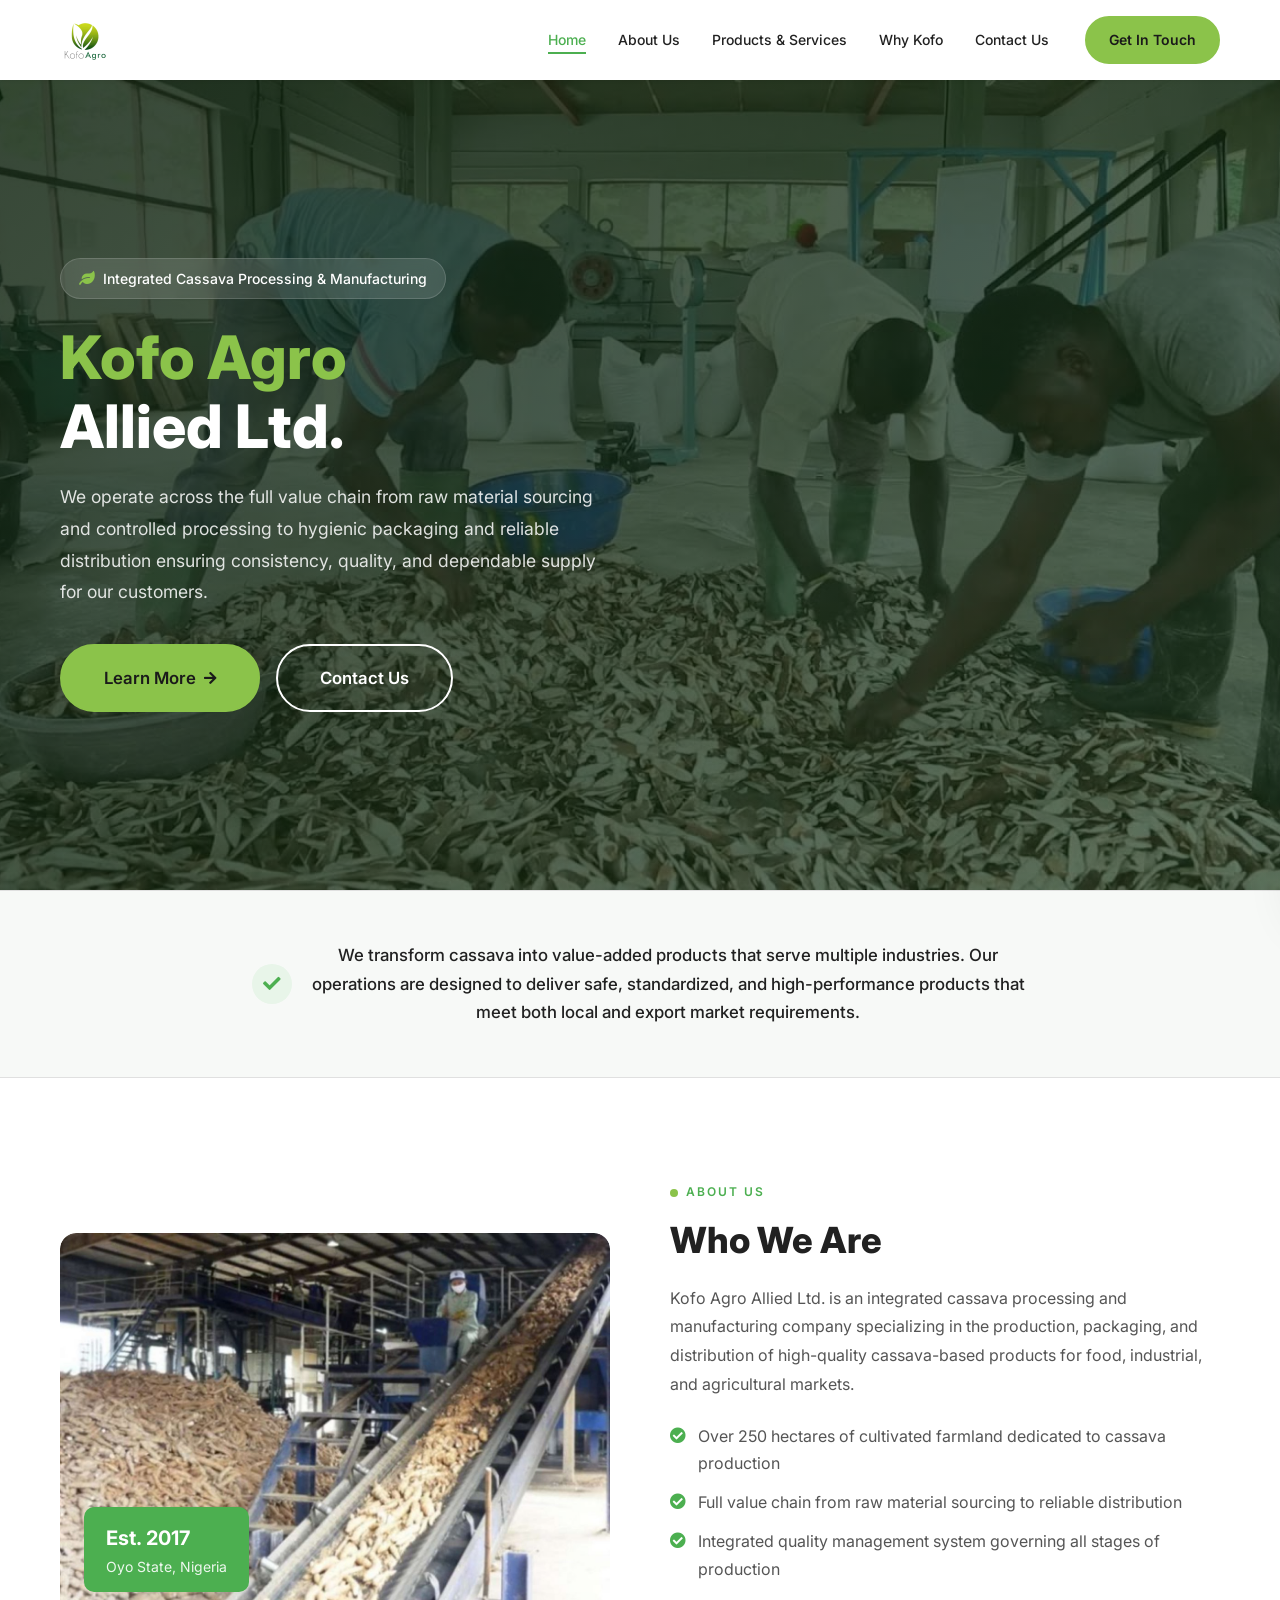
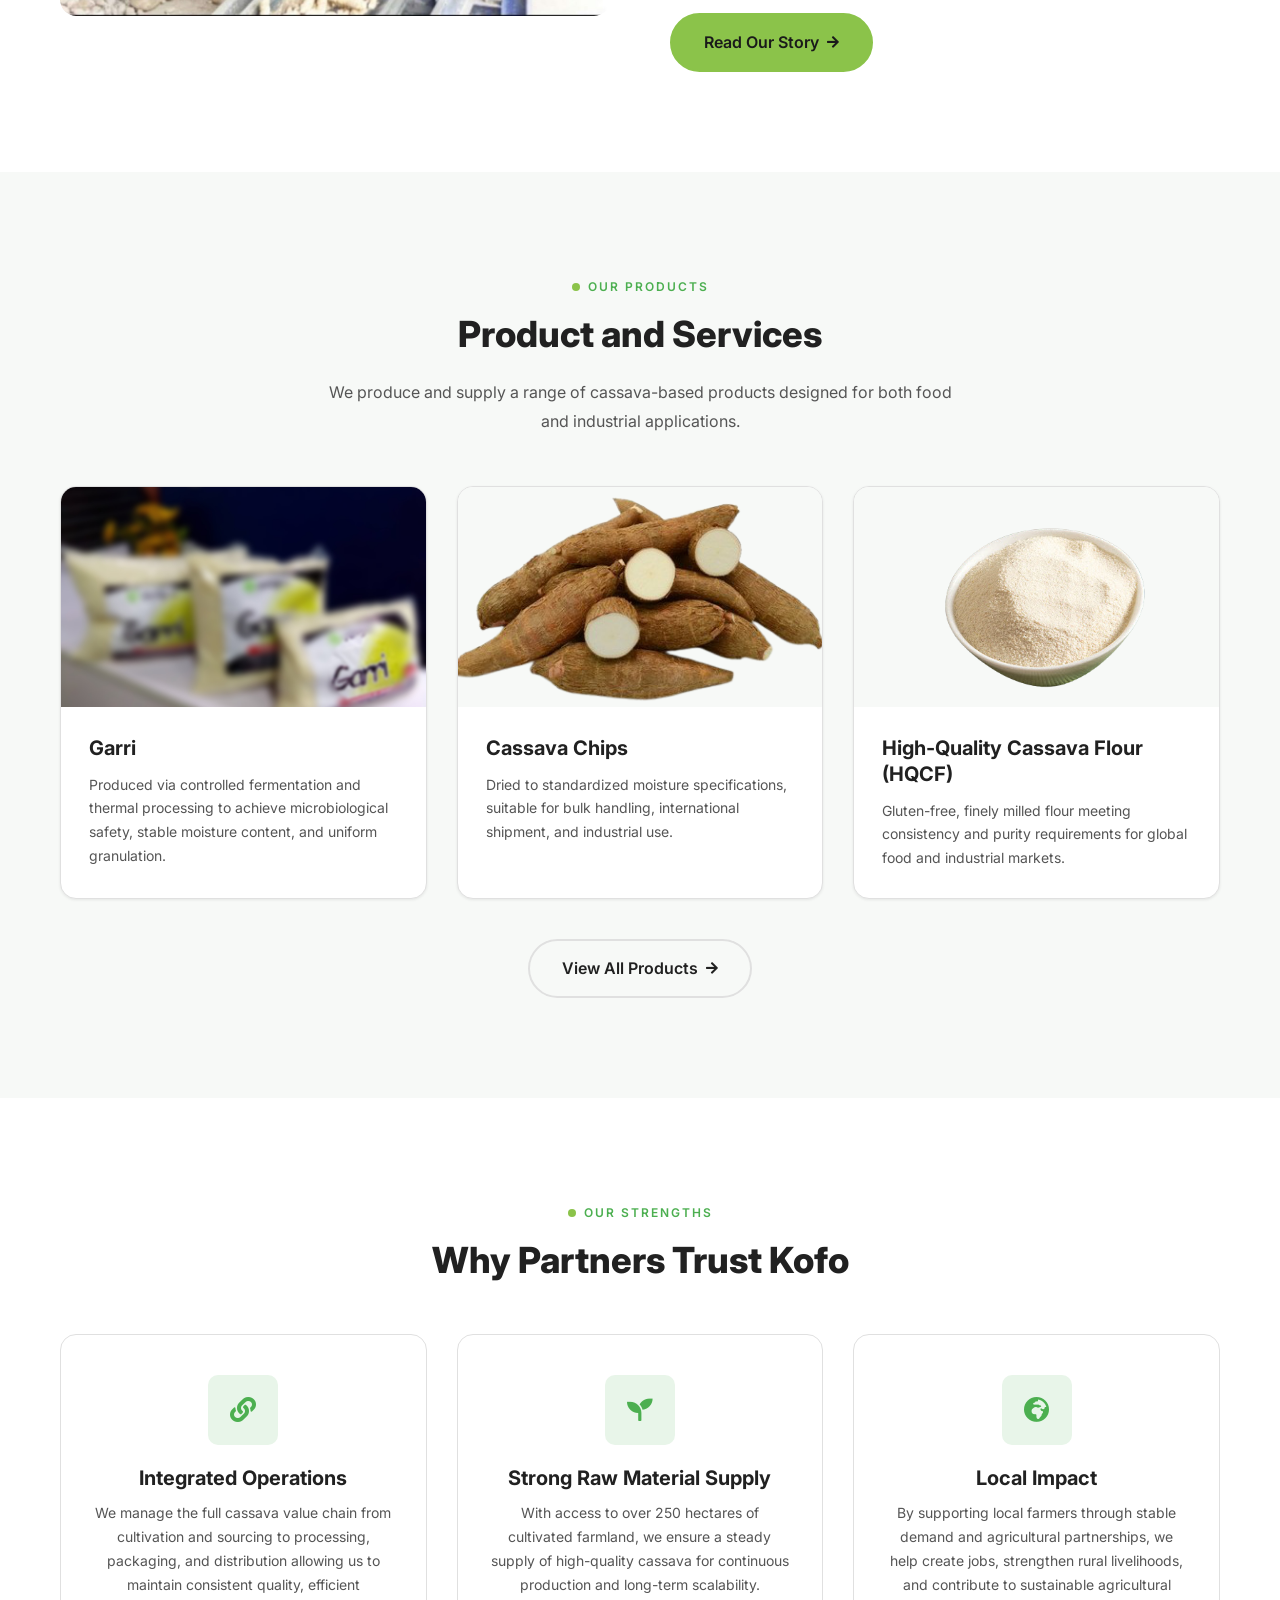
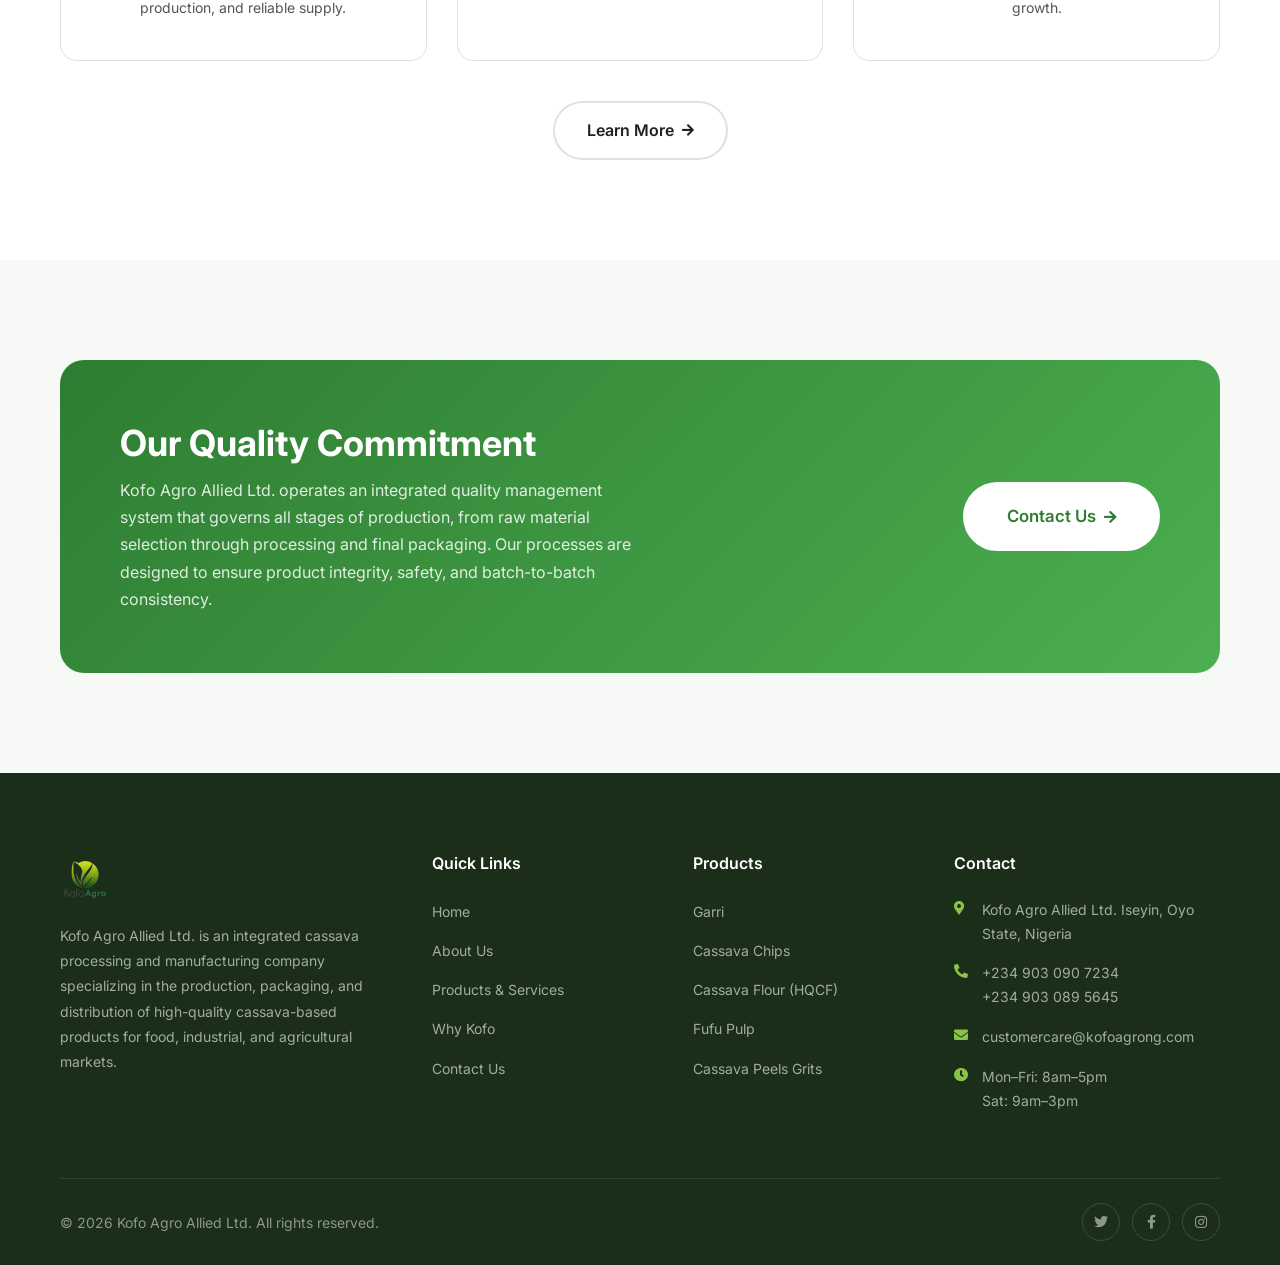
==== index.html @ fe528920 "feat: initialize project structure with core pages, assets, SASS modules, and third-party vendors" ====
<!DOCTYPE html>
<html lang="en">
  <head>
    <meta charset="UTF-8" />
    <meta http-equiv="X-UA-Compatible" content="IE=edge" />
    <meta name="viewport" content="width=device-width, initial-scale=1.0" />
    <title>Kofo Agro Allied Ltd. — Integrated Cassava Processing & Manufacturing</title>
    <meta name="description" content="Kofo Agro Allied Ltd. is an integrated cassava processing and manufacturing company specializing in the production, packaging, and distribution of high-quality cassava-based products." />

    <!-- Favicon -->
    <link rel="apple-touch-icon" sizes="180x180" href="assets/images/favicons/apple-touch-icon.png" />
    <link rel="icon" type="image/png" sizes="32x32" href="assets/images/logo.png" />
    <link rel="icon" type="image/png" sizes="16x16" href="assets/images/logo.png" />
    <link rel="manifest" href="assets/images/favicons/site.webmanifest" />

    <!-- Fonts -->
    <link rel="preconnect" href="https://fonts.googleapis.com" />
    <link rel="preconnect" href="https://fonts.gstatic.com" crossorigin />
    <link href="https://fonts.googleapis.com/css2?family=Inter:wght@300;400;500;600;700;800&display=swap" rel="stylesheet" />

    <!-- Vendor CSS -->
    <link rel="stylesheet" href="assets/vendors/fontawesome/css/all.min.css" />

    <!-- Main CSS -->
    <link rel="stylesheet" href="assets/css/main.css" />
  </head>
  <body>

    <!-- ======= HEADER ======= -->
    <header class="site-header" id="site-header">
      <div class="container">
        <div class="header-inner">
          <a href="index.html" class="header-logo" aria-label="Kofo Agro Home">
            <img src="assets/images/logo.png" alt="Kofo Agro Allied Ltd." />
          </a>
          <nav class="header-nav">
            <ul class="header-nav__list">
              <li><a href="index.html" class="header-nav__link active">Home</a></li>
              <li><a href="about.html" class="header-nav__link">About Us</a></li>
              <li><a href="products.html" class="header-nav__link">Products &amp; Services</a></li>
              <li><a href="why-kofo.html" class="header-nav__link">Why Kofo</a></li>
              <li><a href="contact.html" class="header-nav__link">Contact Us</a></li>
            </ul>
            <a href="contact.html" class="btn btn--primary btn--sm">Get In Touch</a>
          </nav>
          <button class="mobile-toggle" id="mobile-toggle" aria-label="Open Menu">
            <span></span>
            <span></span>
            <span></span>
          </button>
        </div>
      </div>
    </header>

    <!-- Mobile Nav Overlay -->
    <div class="mobile-nav-overlay" id="mobile-nav-overlay"></div>

    <!-- Mobile Navigation -->
    <div class="mobile-nav" id="mobile-nav">
      <button class="mobile-nav__close" id="mobile-nav-close" aria-label="Close Menu">
        <i class="fas fa-times"></i>
      </button>
      <div class="mobile-nav__logo">
        <img src="assets/images/logo.png" alt="Kofo Agro" />
      </div>
      <ul class="mobile-nav__list">
        <li><a href="index.html" class="active">Home</a></li>
        <li><a href="about.html">About Us</a></li>
        <li><a href="products.html">Products &amp; Services</a></li>
        <li><a href="why-kofo.html">Why Kofo</a></li>
        <li><a href="contact.html">Contact Us</a></li>
      </ul>
      <div class="mobile-nav__contact">
        <p><i class="fas fa-phone-alt"></i> <a href="tel:+2349030907234">+234 903 090 7234</a></p>
        <p><i class="fas fa-envelope"></i> <a href="mailto:customercare@kofoagrong.com">customercare@kofoagrong.com</a></p>
      </div>
    </div>

    <!-- ======= HERO ======= -->
    <section class="hero" id="hero">
      <div class="hero__bg">
        <img src="assets/images/backgrounds/cassava.jpg" alt="Cassava field" />
      </div>
      <div class="hero__overlay"></div>
      <div class="container">
        <div class="hero__content fade-up">
          <div class="hero__label">
            <i class="fas fa-leaf"></i>
            Integrated Cassava Processing &amp; Manufacturing
          </div>
          <h1 class="hero__title">
            <span>Kofo Agro</span><br />Allied Ltd.
          </h1>
          <p class="hero__desc">
            We operate across the full value chain from raw material sourcing and controlled processing to hygienic packaging and reliable distribution ensuring consistency, quality, and dependable supply for our customers.
          </p>
          <div class="hero__buttons">
            <a href="about.html" class="btn btn--primary btn--lg">Learn More <i class="fas fa-arrow-right"></i></a>
            <a href="contact.html" class="btn btn--outline btn--lg">Contact Us</a>
          </div>
        </div>
      </div>
    </section>

    <!-- ======= TRUST BANNER ======= -->
    <section class="trust-banner">
      <div class="container">
        <div class="trust-banner__inner fade-up">
          <div class="trust-banner__icon"><i class="fas fa-check"></i></div>
          <p class="trust-banner__text">
            We transform cassava into value-added products that serve multiple industries. Our operations are designed to deliver safe, standardized, and high-performance products that meet both local and export market requirements.
          </p>
        </div>
      </div>
    </section>

    <!-- ======= ABOUT SECTION ======= -->
    <section class="section" id="about">
      <div class="container">
        <div class="about-grid">
          <div class="about-image fade-up">
            <img src="assets/images/resources/cassava-processing.jpg" alt="Kofo Agro cassava processing facility" />
            <div class="about-image__badge">
              Est. 2017
              <span>Oyo State, Nigeria</span>
            </div>
          </div>
          <div class="about-text fade-up">
            <div class="section-label">About Us</div>
            <h2 class="section-title">Who We Are</h2>
            <p class="section-desc">
              Kofo Agro Allied Ltd. is an integrated cassava processing and manufacturing company specializing in the production, packaging, and distribution of high-quality cassava-based products for food, industrial, and agricultural markets.
            </p>
            <ul class="about-list">
              <li>
                <i class="fas fa-check-circle"></i>
                Over 250 hectares of cultivated farmland dedicated to cassava production
              </li>
              <li>
                <i class="fas fa-check-circle"></i>
                Full value chain from raw material sourcing to reliable distribution
              </li>
              <li>
                <i class="fas fa-check-circle"></i>
                Integrated quality management system governing all stages of production
              </li>
            </ul>
            <a href="about.html" class="btn btn--primary">Read Our Story <i class="fas fa-arrow-right"></i></a>
          </div>
        </div>
      </div>
    </section>

    <!-- ======= PRODUCTS PREVIEW ======= -->
    <section class="section section--alt" id="products">
      <div class="container">
        <div class="text-center fade-up" style="margin-bottom: 50px;">
          <div class="section-label" style="justify-content: center;">Our Products</div>
          <h2 class="section-title">Product and Services</h2>
          <p class="section-desc mx-auto">
            We produce and supply a range of cassava-based products designed for both food and industrial applications.
          </p>
        </div>
        <div class="products-grid stagger">
          <div class="product-card">
            <div class="product-card__image">
              <img src="assets/images/resources/garrii.jpg" alt="Garri product" />
            </div>
            <div class="product-card__body">
              <h3 class="product-card__title">Garri</h3>
              <p class="product-card__desc">Produced via controlled fermentation and thermal processing to achieve microbiological safety, stable moisture content, and uniform granulation.</p>
            </div>
          </div>
          <div class="product-card">
            <div class="product-card__image">
              <img src="assets/images/resources/cassavaa.png" alt="Cassava Chips" />
            </div>
            <div class="product-card__body">
              <h3 class="product-card__title">Cassava Chips</h3>
              <p class="product-card__desc">Dried to standardized moisture specifications, suitable for bulk handling, international shipment, and industrial use.</p>
            </div>
          </div>
          <div class="product-card">
            <div class="product-card__image">
              <img src="assets/images/resources/flour.png" alt="High-Quality Cassava Flour" />
            </div>
            <div class="product-card__body">
              <h3 class="product-card__title">High-Quality Cassava Flour (HQCF)</h3>
              <p class="product-card__desc">Gluten-free, finely milled flour meeting consistency and purity requirements for global food and industrial markets.</p>
            </div>
          </div>
        </div>
        <div class="text-center" style="margin-top: 40px;">
          <a href="products.html" class="btn btn--outline-dark">View All Products <i class="fas fa-arrow-right"></i></a>
        </div>
      </div>
    </section>

    <!-- ======= WHY KOFO PREVIEW ======= -->
    <section class="section" id="why-kofo">
      <div class="container">
        <div class="text-center fade-up" style="margin-bottom: 50px;">
          <div class="section-label" style="justify-content: center;">Our Strengths</div>
          <h2 class="section-title">Why Partners Trust Kofo</h2>
        </div>
        <div class="values-grid stagger">
          <div class="value-card">
            <div class="value-card__icon"><i class="fas fa-link"></i></div>
            <h3 class="value-card__title">Integrated Operations</h3>
            <p class="value-card__desc">We manage the full cassava value chain from cultivation and sourcing to processing, packaging, and distribution allowing us to maintain consistent quality, efficient production, and reliable supply.</p>
          </div>
          <div class="value-card">
            <div class="value-card__icon"><i class="fas fa-seedling"></i></div>
            <h3 class="value-card__title">Strong Raw Material Supply</h3>
            <p class="value-card__desc">With access to over 250 hectares of cultivated farmland, we ensure a steady supply of high-quality cassava for continuous production and long-term scalability.</p>
          </div>
          <div class="value-card">
            <div class="value-card__icon"><i class="fas fa-globe-africa"></i></div>
            <h3 class="value-card__title">Local Impact</h3>
            <p class="value-card__desc">By supporting local farmers through stable demand and agricultural partnerships, we help create jobs, strengthen rural livelihoods, and contribute to sustainable agricultural growth.</p>
          </div>
        </div>
        <div class="text-center" style="margin-top: 40px;">
          <a href="why-kofo.html" class="btn btn--outline-dark">Learn More <i class="fas fa-arrow-right"></i></a>
        </div>
      </div>
    </section>

    <!-- ======= CTA BANNER ======= -->
    <section class="section section--alt">
      <div class="container">
        <div class="cta-banner fade-up">
          <div class="cta-banner__text">
            <h3>Our Quality Commitment</h3>
            <p>Kofo Agro Allied Ltd. operates an integrated quality management system that governs all stages of production, from raw material selection through processing and final packaging. Our processes are designed to ensure product integrity, safety, and batch-to-batch consistency.</p>
          </div>
          <a href="contact.html" class="btn btn--white btn--lg">Contact Us <i class="fas fa-arrow-right"></i></a>
        </div>
      </div>
    </section>

    <!-- ======= FOOTER ======= -->
    <footer class="site-footer">
      <div class="container">
        <div class="footer-grid">
          <!-- About Column -->
          <div class="footer-about">
            <a href="index.html" class="footer-about__logo">
              <img src="assets/images/logo.png" alt="Kofo Agro" />
            </a>
            <p>
              Kofo Agro Allied Ltd. is an integrated cassava processing and manufacturing company specializing in the production, packaging, and distribution of high-quality cassava-based products for food, industrial, and agricultural markets.
            </p>
          </div>

          <!-- Quick Links -->
          <div>
            <h4 class="footer-widget__title">Quick Links</h4>
            <ul class="footer-links">
              <li><a href="index.html">Home</a></li>
              <li><a href="about.html">About Us</a></li>
              <li><a href="products.html">Products &amp; Services</a></li>
              <li><a href="why-kofo.html">Why Kofo</a></li>
              <li><a href="contact.html">Contact Us</a></li>
            </ul>
          </div>

          <!-- Products -->
          <div>
            <h4 class="footer-widget__title">Products</h4>
            <ul class="footer-links">
              <li><a href="products.html">Garri</a></li>
              <li><a href="products.html">Cassava Chips</a></li>
              <li><a href="products.html">Cassava Flour (HQCF)</a></li>
              <li><a href="products.html">Fufu Pulp</a></li>
              <li><a href="products.html">Cassava Peels Grits</a></li>
            </ul>
          </div>

          <!-- Contact -->
          <div>
            <h4 class="footer-widget__title">Contact</h4>
            <ul class="footer-contact">
              <li>
                <i class="fas fa-map-marker-alt"></i>
                <span>Kofo Agro Allied Ltd. Iseyin, Oyo State, Nigeria</span>
              </li>
              <li>
                <i class="fas fa-phone-alt"></i>
                <span><a href="tel:+2349030907234">+234 903 090 7234</a><br /><a href="tel:+2349030895645">+234 903 089 5645</a></span>
              </li>
              <li>
                <i class="fas fa-envelope"></i>
                <a href="mailto:customercare@kofoagrong.com">customercare@kofoagrong.com</a>
              </li>
              <li>
                <i class="fas fa-clock"></i>
                <span>Mon–Fri: 8am–5pm<br />Sat: 9am–3pm</span>
              </li>
            </ul>
          </div>
        </div>

        <!-- Footer Bottom -->
        <div class="footer-bottom">
          <p>&copy; <span id="footer-year"></span> Kofo Agro Allied Ltd. All rights reserved.</p>
          <div class="footer-social">
            <a href="#" aria-label="Twitter"><i class="fab fa-twitter"></i></a>
            <a href="#" aria-label="Facebook"><i class="fab fa-facebook-f"></i></a>
            <a href="#" aria-label="Instagram"><i class="fab fa-instagram"></i></a>
          </div>
        </div>
      </div>
    </footer>

    <!-- Scroll to Top -->
    <button class="scroll-top" id="scroll-top" aria-label="Scroll to top">
      <i class="fas fa-angle-up"></i>
    </button>

    <!-- ======= JS ======= -->
    <script>
      // Dynamic Year
      document.getElementById('footer-year').textContent = new Date().getFullYear();

      // Header scroll effect
      const header = document.getElementById('site-header');
      window.addEventListener('scroll', () => {
        header.classList.toggle('scrolled', window.scrollY > 50);
      });

      // Mobile nav
      const mobileToggle = document.getElementById('mobile-toggle');
      const mobileNav = document.getElementById('mobile-nav');
      const mobileOverlay = document.getElementById('mobile-nav-overlay');
      const mobileClose = document.getElementById('mobile-nav-close');

      function openMobileNav() {
        mobileNav.classList.add('active');
        mobileOverlay.style.display = 'block';
        setTimeout(() => mobileOverlay.classList.add('active'), 10);
        document.body.style.overflow = 'hidden';
      }

      function closeMobileNav() {
        mobileNav.classList.remove('active');
        mobileOverlay.classList.remove('active');
        setTimeout(() => { mobileOverlay.style.display = 'none'; }, 300);
        document.body.style.overflow = '';
      }

      mobileToggle.addEventListener('click', openMobileNav);
      mobileClose.addEventListener('click', closeMobileNav);
      mobileOverlay.addEventListener('click', closeMobileNav);

      // Scroll to top
      const scrollTopBtn = document.getElementById('scroll-top');
      window.addEventListener('scroll', () => {
        scrollTopBtn.classList.toggle('visible', window.scrollY > 300);
      });
      scrollTopBtn.addEventListener('click', () => {
        window.scrollTo({ top: 0, behavior: 'smooth' });
      });

      // Intersection Observer for animations
      const observerOptions = { threshold: 0.15, rootMargin: '0px 0px -50px 0px' };
      const observer = new IntersectionObserver((entries) => {
        entries.forEach(entry => {
          if (entry.isIntersecting) {
            entry.target.classList.add('visible');
            observer.unobserve(entry.target);
          }
        });
      }, observerOptions);

      document.querySelectorAll('.fade-up, .fade-in, .stagger').forEach(el => {
        observer.observe(el);
      });
    </script>
  </body>
</html>
---- assets/css/main.css ----
/* ============================================================
   KOFO AGRO — Main Stylesheet
   Design based on Template.png (AgriHub-style modern agri-tech)
   ============================================================ */

/* ---------- CSS Custom Properties ---------- */
:root {
  --clr-primary: #4CAF50;
  --clr-primary-dark: #2E7D32;
  --clr-primary-light: #81C784;
  --clr-primary-pale: #E8F5E9;
  --clr-accent: #8BC34A;
  --clr-accent-dark: #689F38;
  --clr-dark: #1a1a1a;
  --clr-heading: #212121;
  --clr-body: #555555;
  --clr-muted: #888888;
  --clr-border: #e0e0e0;
  --clr-bg: #ffffff;
  --clr-bg-alt: #f7f9f7;
  --clr-bg-dark: #1b2a1b;
  --clr-bg-footer: #1a2e1a;
  --clr-white: #ffffff;

  --ff-heading: 'Inter', 'Segoe UI', sans-serif;
  --ff-body: 'Inter', 'Segoe UI', sans-serif;

  --fs-hero: clamp(2.25rem, 5vw, 3.75rem);
  --fs-h1: clamp(1.875rem, 4vw, 2.75rem);
  --fs-h2: clamp(1.5rem, 3vw, 2.25rem);
  --fs-h3: 1.25rem;
  --fs-body: 1rem;
  --fs-small: 0.875rem;
  --fs-label: 0.75rem;

  --fw-regular: 400;
  --fw-medium: 500;
  --fw-semibold: 600;
  --fw-bold: 700;
  --fw-extrabold: 800;

  --radius-sm: 6px;
  --radius-md: 10px;
  --radius-lg: 16px;
  --radius-xl: 24px;
  --radius-full: 9999px;

  --shadow-sm: 0 1px 3px rgba(0,0,0,0.08);
  --shadow-md: 0 4px 12px rgba(0,0,0,0.08);
  --shadow-lg: 0 8px 30px rgba(0,0,0,0.1);
  --shadow-xl: 0 20px 50px rgba(0,0,0,0.12);

  --transition: 0.3s ease;
  --transition-slow: 0.5s ease;

  --container-max: 1200px;
  --section-pad: 100px;
  --section-pad-sm: 60px;
}

/* ---------- Reset & Base ---------- */
*, *::before, *::after {
  margin: 0;
  padding: 0;
  box-sizing: border-box;
}

html {
  scroll-behavior: smooth;
  -webkit-font-smoothing: antialiased;
  -moz-osx-font-smoothing: grayscale;
}

body {
  font-family: var(--ff-body);
  font-size: var(--fs-body);
  font-weight: var(--fw-regular);
  color: var(--clr-body);
  background: var(--clr-bg);
  line-height: 1.7;
  overflow-x: hidden;
}

img {
  max-width: 100%;
  height: auto;
  display: block;
}

a {
  text-decoration: none;
  color: inherit;
  transition: var(--transition);
}

ul, ol {
  list-style: none;
}

h1, h2, h3, h4, h5, h6 {
  font-family: var(--ff-heading);
  color: var(--clr-heading);
  font-weight: var(--fw-bold);
  line-height: 1.3;
}

/* ---------- Utility ---------- */
.container {
  width: 100%;
  max-width: var(--container-max);
  margin: 0 auto;
  padding: 0 20px;
}

.section {
  padding: var(--section-pad) 0;
}

.section--alt {
  background: var(--clr-bg-alt);
}

.section--dark {
  background: var(--clr-bg-dark);
  color: var(--clr-white);
}

.section-label {
  display: inline-flex;
  align-items: center;
  gap: 8px;
  font-size: var(--fs-label);
  font-weight: var(--fw-semibold);
  text-transform: uppercase;
  letter-spacing: 2px;
  color: var(--clr-primary);
  margin-bottom: 14px;
}

.section-label::before {
  content: '';
  width: 8px;
  height: 8px;
  background: var(--clr-accent);
  border-radius: 50%;
  display: inline-block;
}

.section-title {
  font-size: var(--fs-h2);
  font-weight: var(--fw-extrabold);
  margin-bottom: 20px;
  color: var(--clr-heading);
}

.section--dark .section-title {
  color: var(--clr-white);
}

.section-desc {
  font-size: var(--fs-body);
  color: var(--clr-body);
  max-width: 640px;
  line-height: 1.8;
}

.section--dark .section-desc {
  color: rgba(255,255,255,0.7);
}

.text-center { text-align: center; }
.mx-auto { margin-left: auto; margin-right: auto; }

/* ---------- Buttons ---------- */
.btn {
  display: inline-flex;
  align-items: center;
  justify-content: center;
  gap: 8px;
  padding: 14px 32px;
  border-radius: var(--radius-full);
  font-family: var(--ff-body);
  font-size: var(--fs-body);
  font-weight: var(--fw-semibold);
  border: 2px solid transparent;
  cursor: pointer;
  transition: var(--transition);
  white-space: nowrap;
}

.btn--primary {
  background: var(--clr-accent);
  color: var(--clr-dark);
  border-color: var(--clr-accent);
}

.btn--primary:hover {
  background: var(--clr-accent-dark);
  border-color: var(--clr-accent-dark);
  transform: translateY(-2px);
  box-shadow: var(--shadow-md);
}

.btn--outline {
  background: transparent;
  color: var(--clr-white);
  border-color: var(--clr-white);
}

.btn--outline:hover {
  background: var(--clr-white);
  color: var(--clr-dark);
  transform: translateY(-2px);
}

.btn--outline-dark {
  background: transparent;
  color: var(--clr-heading);
  border-color: var(--clr-border);
}

.btn--outline-dark:hover {
  background: var(--clr-primary);
  color: var(--clr-white);
  border-color: var(--clr-primary);
}

.btn--white {
  background: var(--clr-white);
  color: var(--clr-primary-dark);
  border-color: var(--clr-white);
}

.btn--white:hover {
  background: var(--clr-primary-pale);
  transform: translateY(-2px);
  box-shadow: var(--shadow-md);
}

.btn--sm {
  padding: 10px 22px;
  font-size: var(--fs-small);
}

.btn--lg {
  padding: 18px 42px;
  font-size: 1.05rem;
}

.btn i {
  font-size: 0.85em;
}

/* ---------- Header / Navigation ---------- */
.site-header {
  position: fixed;
  top: 0;
  left: 0;
  width: 100%;
  z-index: 1000;
  background: var(--clr-white);
  box-shadow: var(--shadow-sm);
  transition: var(--transition);
}

.site-header.scrolled {
  box-shadow: var(--shadow-md);
}

.header-inner {
  display: flex;
  align-items: center;
  justify-content: space-between;
  height: 80px;
}

.header-logo img {
  height: 50px;
  width: auto;
}

.header-nav {
  display: flex;
  align-items: center;
  gap: 36px;
}

.header-nav__list {
  display: flex;
  gap: 32px;
}

.header-nav__link {
  font-size: var(--fs-small);
  font-weight: var(--fw-medium);
  color: var(--clr-heading);
  position: relative;
  padding: 4px 0;
}

.header-nav__link::after {
  content: '';
  position: absolute;
  bottom: -2px;
  left: 0;
  width: 0;
  height: 2px;
  background: var(--clr-primary);
  transition: var(--transition);
}

.header-nav__link:hover,
.header-nav__link.active {
  color: var(--clr-primary);
}

.header-nav__link:hover::after,
.header-nav__link.active::after {
  width: 100%;
}

/* Mobile Nav Toggle */
.mobile-toggle {
  display: none;
  flex-direction: column;
  gap: 5px;
  cursor: pointer;
  padding: 5px;
  background: none;
  border: none;
}

.mobile-toggle span {
  width: 26px;
  height: 2.5px;
  background: var(--clr-heading);
  border-radius: 2px;
  transition: var(--transition);
}

/* Mobile Navigation Overlay */
.mobile-nav-overlay {
  display: none;
  position: fixed;
  inset: 0;
  background: rgba(0,0,0,0.5);
  z-index: 998;
  opacity: 0;
  transition: var(--transition);
}

.mobile-nav-overlay.active {
  opacity: 1;
}

.mobile-nav {
  position: fixed;
  top: 0;
  right: -320px;
  width: 300px;
  height: 100vh;
  background: var(--clr-white);
  z-index: 999;
  padding: 30px;
  overflow-y: auto;
  transition: var(--transition-slow);
  box-shadow: var(--shadow-xl);
}

.mobile-nav.active {
  right: 0;
}

.mobile-nav__close {
  position: absolute;
  top: 20px;
  right: 20px;
  width: 36px;
  height: 36px;
  display: flex;
  align-items: center;
  justify-content: center;
  border-radius: 50%;
  background: var(--clr-bg-alt);
  border: none;
  cursor: pointer;
  font-size: 1.2rem;
  color: var(--clr-heading);
}

.mobile-nav__logo {
  margin-bottom: 30px;
}

.mobile-nav__logo img {
  height: 45px;
}

.mobile-nav__list {
  display: flex;
  flex-direction: column;
  gap: 0;
}

.mobile-nav__list li a {
  display: block;
  padding: 14px 0;
  font-size: var(--fs-body);
  font-weight: var(--fw-medium);
  color: var(--clr-heading);
  border-bottom: 1px solid var(--clr-border);
}

.mobile-nav__list li a:hover,
.mobile-nav__list li a.active {
  color: var(--clr-primary);
}

.mobile-nav__contact {
  margin-top: 30px;
  padding-top: 20px;
  border-top: 1px solid var(--clr-border);
}

.mobile-nav__contact p {
  display: flex;
  align-items: center;
  gap: 10px;
  margin-bottom: 12px;
  font-size: var(--fs-small);
  color: var(--clr-body);
}

.mobile-nav__contact i {
  color: var(--clr-primary);
  width: 18px;
}

/* ---------- Hero ---------- */
.hero {
  position: relative;
  min-height: 90vh;
  display: flex;
  align-items: center;
  margin-top: 80px;
  overflow: hidden;
}

.hero__bg {
  position: absolute;
  inset: 0;
  z-index: 0;
}

.hero__bg img {
  width: 100%;
  height: 100%;
  object-fit: cover;
}

.hero__overlay {
  position: absolute;
  inset: 0;
  background: linear-gradient(135deg, rgba(10,30,10,0.82) 0%, rgba(20,50,20,0.65) 100%);
  z-index: 1;
}

.hero__content {
  position: relative;
  z-index: 2;
  max-width: 700px;
  color: var(--clr-white);
  padding: 60px 0;
}

.hero__label {
  display: inline-flex;
  align-items: center;
  gap: 8px;
  background: rgba(255,255,255,0.12);
  backdrop-filter: blur(10px);
  padding: 8px 18px;
  border-radius: var(--radius-full);
  font-size: var(--fs-small);
  font-weight: var(--fw-medium);
  margin-bottom: 24px;
  border: 1px solid rgba(255,255,255,0.15);
}

.hero__label i {
  color: var(--clr-accent);
}

.hero__title {
  font-size: var(--fs-hero);
  font-weight: var(--fw-extrabold);
  color: var(--clr-white);
  margin-bottom: 20px;
  line-height: 1.15;
}

.hero__title span {
  color: var(--clr-accent);
}

.hero__desc {
  font-size: 1.1rem;
  line-height: 1.8;
  color: rgba(255,255,255,0.85);
  margin-bottom: 36px;
  max-width: 560px;
}

.hero__buttons {
  display: flex;
  gap: 16px;
  flex-wrap: wrap;
}

/* ---------- Trust Banner ---------- */
.trust-banner {
  padding: 50px 0;
  background: var(--clr-bg-alt);
  border-top: 1px solid var(--clr-border);
  border-bottom: 1px solid var(--clr-border);
}

.trust-banner__inner {
  display: flex;
  align-items: center;
  gap: 16px;
  justify-content: center;
  flex-wrap: wrap;
}

.trust-banner__icon {
  width: 40px;
  height: 40px;
  border-radius: 50%;
  background: var(--clr-primary-pale);
  display: flex;
  align-items: center;
  justify-content: center;
  color: var(--clr-primary);
  font-size: 1.1rem;
  flex-shrink: 0;
}

.trust-banner__text {
  font-size: 1.05rem;
  color: var(--clr-heading);
  font-weight: var(--fw-medium);
  text-align: center;
  max-width: 720px;
  line-height: 1.7;
}

/* ---------- About / Intro Section ---------- */
.about-grid {
  display: grid;
  grid-template-columns: 1fr 1fr;
  gap: 60px;
  align-items: center;
}

.about-image {
  position: relative;
  border-radius: var(--radius-lg);
  overflow: hidden;
}

.about-image img {
  width: 100%;
  height: 100%;
  object-fit: cover;
  border-radius: var(--radius-lg);
}

.about-image__badge {
  position: absolute;
  bottom: 24px;
  left: 24px;
  background: var(--clr-primary);
  color: var(--clr-white);
  padding: 14px 22px;
  border-radius: var(--radius-md);
  font-weight: var(--fw-bold);
  font-size: var(--fs-h3);
  box-shadow: var(--shadow-lg);
}

.about-image__badge span {
  display: block;
  font-size: var(--fs-small);
  font-weight: var(--fw-regular);
  opacity: 0.9;
}

.about-text .section-desc {
  margin-bottom: 24px;
}

.about-text .about-list {
  margin-bottom: 30px;
}

.about-text .about-list li {
  display: flex;
  align-items: flex-start;
  gap: 12px;
  margin-bottom: 12px;
  font-size: var(--fs-body);
  color: var(--clr-body);
}

.about-text .about-list li i {
  color: var(--clr-primary);
  margin-top: 4px;
  flex-shrink: 0;
}

/* ---------- Products / Services Cards ---------- */
.products-grid {
  display: grid;
  grid-template-columns: repeat(auto-fit, minmax(340px, 1fr));
  gap: 30px;
}

.product-card {
  background: var(--clr-white);
  border-radius: var(--radius-lg);
  overflow: hidden;
  box-shadow: var(--shadow-sm);
  transition: var(--transition);
  border: 1px solid var(--clr-border);
}

.product-card:hover {
  transform: translateY(-6px);
  box-shadow: var(--shadow-lg);
  border-color: var(--clr-primary-light);
}

.product-card__image {
  height: 220px;
  overflow: hidden;
  background: var(--clr-bg-alt);
}

.product-card__image img {
  width: 100%;
  height: 100%;
  object-fit: cover;
  transition: var(--transition-slow);
}

.product-card:hover .product-card__image img {
  transform: scale(1.05);
}

.product-card__body {
  padding: 28px;
}

.product-card__title {
  font-size: var(--fs-h3);
  font-weight: var(--fw-bold);
  margin-bottom: 12px;
  color: var(--clr-heading);
}

.product-card__desc {
  font-size: var(--fs-small);
  color: var(--clr-body);
  line-height: 1.7;
}

/* ---------- Why Kofo / Trust Pillars ---------- */
.pillars-grid {
  display: grid;
  grid-template-columns: repeat(auto-fit, minmax(300px, 1fr));
  gap: 30px;
}

.pillar-card {
  padding: 36px;
  background: var(--clr-white);
  border-radius: var(--radius-lg);
  border: 1px solid var(--clr-border);
  transition: var(--transition);
  position: relative;
}

.pillar-card:hover {
  border-color: var(--clr-primary-light);
  box-shadow: var(--shadow-md);
  transform: translateY(-4px);
}

.pillar-card__icon {
  width: 56px;
  height: 56px;
  border-radius: var(--radius-md);
  background: var(--clr-primary-pale);
  display: flex;
  align-items: center;
  justify-content: center;
  margin-bottom: 20px;
  font-size: 1.4rem;
  color: var(--clr-primary);
  transition: var(--transition);
}

.pillar-card:hover .pillar-card__icon {
  background: var(--clr-primary);
  color: var(--clr-white);
}

.pillar-card__title {
  font-size: var(--fs-h3);
  font-weight: var(--fw-bold);
  margin-bottom: 12px;
}

.pillar-card__desc {
  font-size: var(--fs-small);
  color: var(--clr-body);
  line-height: 1.7;
}

/* ---------- Quality Commitment / CTA Banner ---------- */
.cta-banner {
  background: linear-gradient(135deg, var(--clr-primary-dark), var(--clr-primary));
  padding: 60px;
  border-radius: var(--radius-xl);
  color: var(--clr-white);
  display: flex;
  align-items: center;
  justify-content: space-between;
  gap: 40px;
  flex-wrap: wrap;
}

.cta-banner__text h3 {
  font-size: var(--fs-h2);
  color: var(--clr-white);
  margin-bottom: 10px;
}

.cta-banner__text p {
  color: rgba(255,255,255,0.85);
  max-width: 520px;
  line-height: 1.7;
}

/* ---------- Values / Features Row ---------- */
.values-grid {
  display: grid;
  grid-template-columns: repeat(3, 1fr);
  gap: 30px;
}

.value-card {
  text-align: center;
  padding: 40px 30px;
  border-radius: var(--radius-lg);
  background: var(--clr-white);
  border: 1px solid var(--clr-border);
  transition: var(--transition);
}

.value-card:hover {
  box-shadow: var(--shadow-md);
  border-color: var(--clr-primary-light);
}

.value-card__icon {
  width: 70px;
  height: 70px;
  margin: 0 auto 20px;
  background: var(--clr-primary-pale);
  border-radius: var(--radius-md);
  display: flex;
  align-items: center;
  justify-content: center;
  font-size: 1.6rem;
  color: var(--clr-primary);
  transition: var(--transition);
}

.value-card:hover .value-card__icon {
  background: var(--clr-primary);
  color: var(--clr-white);
}

.value-card__title {
  font-size: var(--fs-h3);
  font-weight: var(--fw-bold);
  margin-bottom: 10px;
}

.value-card__desc {
  font-size: var(--fs-small);
  color: var(--clr-body);
  line-height: 1.7;
}

/* ---------- Page Header (Inner Pages) ---------- */
.page-header {
  position: relative;
  padding: 120px 0 60px;
  margin-top: 80px;
  background: linear-gradient(135deg, var(--clr-bg-dark) 0%, var(--clr-primary-dark) 100%);
  overflow: hidden;
}

.page-header::before {
  content: '';
  position: absolute;
  top: -50%;
  right: -10%;
  width: 500px;
  height: 500px;
  background: rgba(139,195,74,0.08);
  border-radius: 50%;
}

.page-header__title {
  font-size: var(--fs-h1);
  color: var(--clr-white);
  font-weight: var(--fw-extrabold);
  margin-bottom: 12px;
}

.page-header__breadcrumb {
  display: flex;
  gap: 8px;
  font-size: var(--fs-small);
  color: rgba(255,255,255,0.6);
}

.page-header__breadcrumb a {
  color: var(--clr-accent);
}

.page-header__breadcrumb a:hover {
  color: var(--clr-white);
}

/* ---------- Contact Section ---------- */
.contact-grid {
  display: grid;
  grid-template-columns: 1fr 1.2fr;
  gap: 50px;
}

.contact-info {
  display: flex;
  flex-direction: column;
  gap: 28px;
}

.contact-info__card {
  display: flex;
  gap: 18px;
  align-items: flex-start;
  padding: 24px;
  border-radius: var(--radius-md);
  background: var(--clr-bg-alt);
  border: 1px solid var(--clr-border);
  transition: var(--transition);
}

.contact-info__card:hover {
  border-color: var(--clr-primary-light);
  box-shadow: var(--shadow-sm);
}

.contact-info__icon {
  width: 48px;
  height: 48px;
  border-radius: var(--radius-md);
  background: var(--clr-primary-pale);
  display: flex;
  align-items: center;
  justify-content: center;
  color: var(--clr-primary);
  font-size: 1.1rem;
  flex-shrink: 0;
}

.contact-info__text h4 {
  font-size: var(--fs-body);
  font-weight: var(--fw-semibold);
  margin-bottom: 4px;
}

.contact-info__text p,
.contact-info__text a {
  font-size: var(--fs-small);
  color: var(--clr-body);
}

.contact-info__text a:hover {
  color: var(--clr-primary);
}

/* Contact Form */
.contact-form {
  background: var(--clr-white);
  padding: 40px;
  border-radius: var(--radius-lg);
  box-shadow: var(--shadow-md);
  border: 1px solid var(--clr-border);
}

.contact-form h3 {
  font-size: var(--fs-h3);
  margin-bottom: 6px;
}

.contact-form p {
  font-size: var(--fs-small);
  color: var(--clr-muted);
  margin-bottom: 28px;
}

.form-row {
  display: grid;
  grid-template-columns: 1fr 1fr;
  gap: 16px;
  margin-bottom: 16px;
}

.form-group {
  margin-bottom: 16px;
}

.form-group label {
  display: block;
  font-size: var(--fs-small);
  font-weight: var(--fw-medium);
  color: var(--clr-heading);
  margin-bottom: 6px;
}

.form-group input,
.form-group textarea,
.form-group select {
  width: 100%;
  padding: 12px 16px;
  border: 1px solid var(--clr-border);
  border-radius: var(--radius-sm);
  font-family: var(--ff-body);
  font-size: var(--fs-body);
  color: var(--clr-heading);
  background: var(--clr-bg);
  transition: var(--transition);
  outline: none;
}

.form-group input:focus,
.form-group textarea:focus,
.form-group select:focus {
  border-color: var(--clr-primary);
  box-shadow: 0 0 0 3px var(--clr-primary-pale);
}

.form-group textarea {
  resize: vertical;
  min-height: 120px;
}

.form-group input::placeholder,
.form-group textarea::placeholder {
  color: var(--clr-muted);
}

/* ---------- History Timeline ---------- */
.history-content {
  display: grid;
  grid-template-columns: 1fr 1fr;
  gap: 60px;
  align-items: center;
}

.history-text {
  font-size: var(--fs-body);
  color: var(--clr-body);
  line-height: 1.8;
}

.history-text h3 {
  font-size: var(--fs-h2);
  margin-bottom: 20px;
}

.history-image {
  border-radius: var(--radius-lg);
  overflow: hidden;
}

.history-image img {
  width: 100%;
  border-radius: var(--radius-lg);
}

/* ---------- Download / PDF Section ---------- */
.downloads-list {
  display: grid;
  grid-template-columns: repeat(auto-fit, minmax(280px, 1fr));
  gap: 20px;
}

.download-card {
  display: flex;
  align-items: center;
  gap: 16px;
  padding: 20px 24px;
  background: var(--clr-bg-alt);
  border: 1px solid var(--clr-border);
  border-radius: var(--radius-md);
  transition: var(--transition);
}

.download-card:hover {
  border-color: var(--clr-primary-light);
  box-shadow: var(--shadow-sm);
  background: var(--clr-white);
}

.download-card__icon {
  width: 44px;
  height: 44px;
  background: #E53935;
  border-radius: var(--radius-sm);
  display: flex;
  align-items: center;
  justify-content: center;
  color: var(--clr-white);
  font-size: 1.2rem;
  flex-shrink: 0;
}

.download-card__info h4 {
  font-size: var(--fs-small);
  font-weight: var(--fw-semibold);
  margin-bottom: 2px;
}

.download-card__info p {
  font-size: var(--fs-label);
  color: var(--clr-muted);
}

/* ---------- Footer ---------- */
.site-footer {
  background: var(--clr-bg-footer);
  color: rgba(255,255,255,0.7);
  padding: 80px 0 0;
}

.footer-grid {
  display: grid;
  grid-template-columns: 1.5fr 1fr 1fr 1.2fr;
  gap: 40px;
  padding-bottom: 50px;
}

.footer-widget__title {
  font-size: var(--fs-body);
  font-weight: var(--fw-semibold);
  color: var(--clr-white);
  margin-bottom: 24px;
  position: relative;
}

.footer-about p {
  font-size: var(--fs-small);
  line-height: 1.8;
  margin-top: 20px;
  color: rgba(255,255,255,0.6);
}

.footer-about__logo img {
  height: 50px;
}

.footer-links li {
  margin-bottom: 12px;
}

.footer-links a {
  font-size: var(--fs-small);
  color: rgba(255,255,255,0.6);
  transition: var(--transition);
}

.footer-links a:hover {
  color: var(--clr-accent);
  padding-left: 4px;
}

.footer-contact li {
  display: flex;
  align-items: flex-start;
  gap: 12px;
  margin-bottom: 16px;
  font-size: var(--fs-small);
  color: rgba(255,255,255,0.6);
}

.footer-contact li i {
  color: var(--clr-accent);
  margin-top: 3px;
  width: 16px;
  flex-shrink: 0;
}

.footer-contact a {
  color: rgba(255,255,255,0.6);
}

.footer-contact a:hover {
  color: var(--clr-accent);
}

.footer-bottom {
  border-top: 1px solid rgba(255,255,255,0.1);
  padding: 24px 0;
  display: flex;
  align-items: center;
  justify-content: space-between;
  flex-wrap: wrap;
  gap: 16px;
}

.footer-bottom p {
  font-size: var(--fs-small);
  color: rgba(255,255,255,0.5);
}

.footer-social {
  display: flex;
  gap: 12px;
}

.footer-social a {
  width: 38px;
  height: 38px;
  border-radius: 50%;
  border: 1px solid rgba(255,255,255,0.15);
  display: flex;
  align-items: center;
  justify-content: center;
  color: rgba(255,255,255,0.5);
  font-size: var(--fs-small);
  transition: var(--transition);
}

.footer-social a:hover {
  background: var(--clr-primary);
  border-color: var(--clr-primary);
  color: var(--clr-white);
}

/* ---------- Scroll to Top ---------- */
.scroll-top {
  position: fixed;
  bottom: 30px;
  right: 30px;
  width: 46px;
  height: 46px;
  border-radius: 50%;
  background: var(--clr-primary);
  color: var(--clr-white);
  display: flex;
  align-items: center;
  justify-content: center;
  font-size: 1rem;
  z-index: 500;
  opacity: 0;
  visibility: hidden;
  transform: translateY(20px);
  transition: var(--transition);
  cursor: pointer;
  border: none;
  box-shadow: var(--shadow-md);
}

.scroll-top.visible {
  opacity: 1;
  visibility: visible;
  transform: translateY(0);
}

.scroll-top:hover {
  background: var(--clr-primary-dark);
  transform: translateY(-3px);
}

/* ---------- Product Detail Page Extras ---------- */
.product-detail-grid {
  display: grid;
  grid-template-columns: 1fr 1fr;
  gap: 50px;
  align-items: start;
}

.product-detail-grid .product-image {
  border-radius: var(--radius-lg);
  overflow: hidden;
}

.product-detail-grid .product-image img {
  width: 100%;
  border-radius: var(--radius-lg);
}

.product-detail-grid .product-info h2 {
  font-size: var(--fs-h2);
  margin-bottom: 16px;
}

.product-detail-grid .product-info p {
  line-height: 1.8;
  margin-bottom: 20px;
}

/* ---------- Map ---------- */
.map-container {
  border-radius: var(--radius-lg);
  overflow: hidden;
  border: 1px solid var(--clr-border);
  margin-top: 40px;
}

.map-container iframe {
  width: 100%;
  height: 350px;
  border: none;
  display: block;
}

/* ---------- Animations ---------- */
.fade-up {
  opacity: 0;
  transform: translateY(30px);
  transition: opacity 0.6s ease, transform 0.6s ease;
}

.fade-up.visible {
  opacity: 1;
  transform: translateY(0);
}

.fade-in {
  opacity: 0;
  transition: opacity 0.6s ease;
}

.fade-in.visible {
  opacity: 1;
}

/* Stagger children */
.stagger > * {
  opacity: 0;
  transform: translateY(20px);
  transition: opacity 0.5s ease, transform 0.5s ease;
}

.stagger.visible > *:nth-child(1) { transition-delay: 0.1s; }
.stagger.visible > *:nth-child(2) { transition-delay: 0.2s; }
.stagger.visible > *:nth-child(3) { transition-delay: 0.3s; }
.stagger.visible > *:nth-child(4) { transition-delay: 0.4s; }
.stagger.visible > *:nth-child(5) { transition-delay: 0.5s; }
.stagger.visible > *:nth-child(6) { transition-delay: 0.6s; }

.stagger.visible > * {
  opacity: 1;
  transform: translateY(0);
}

/* ---------- Responsive ---------- */
@media (max-width: 991px) {
  :root {
    --section-pad: 70px;
  }

  .header-nav__list {
    display: none;
  }

  .header-nav .btn {
    display: none;
  }

  .mobile-toggle {
    display: flex;
  }

  .about-grid,
  .history-content,
  .contact-grid,
  .product-detail-grid {
    grid-template-columns: 1fr;
    gap: 40px;
  }

  .footer-grid {
    grid-template-columns: 1fr 1fr;
    gap: 30px;
  }

  .values-grid {
    grid-template-columns: 1fr 1fr;
  }

  .cta-banner {
    padding: 40px;
    flex-direction: column;
    text-align: center;
  }

  .hero__content {
    padding: 40px 0;
  }
}

@media (max-width: 767px) {
  :root {
    --section-pad: 50px;
  }

  .footer-grid {
    grid-template-columns: 1fr;
    gap: 30px;
  }

  .values-grid {
    grid-template-columns: 1fr;
  }

  .products-grid {
    grid-template-columns: 1fr;
  }

  .pillars-grid {
    grid-template-columns: 1fr;
  }

  .form-row {
    grid-template-columns: 1fr;
  }

  .hero {
    min-height: 75vh;
  }

  .hero__title {
    font-size: 2rem;
  }

  .hero__buttons {
    flex-direction: column;
    align-items: flex-start;
  }

  .cta-banner {
    padding: 30px 24px;
    border-radius: var(--radius-md);
  }

  .page-header {
    padding: 80px 0 40px;
  }

  .footer-bottom {
    flex-direction: column;
    text-align: center;
  }

  .contact-form {
    padding: 24px;
  }

  .downloads-list {
    grid-template-columns: 1fr;
  }
}
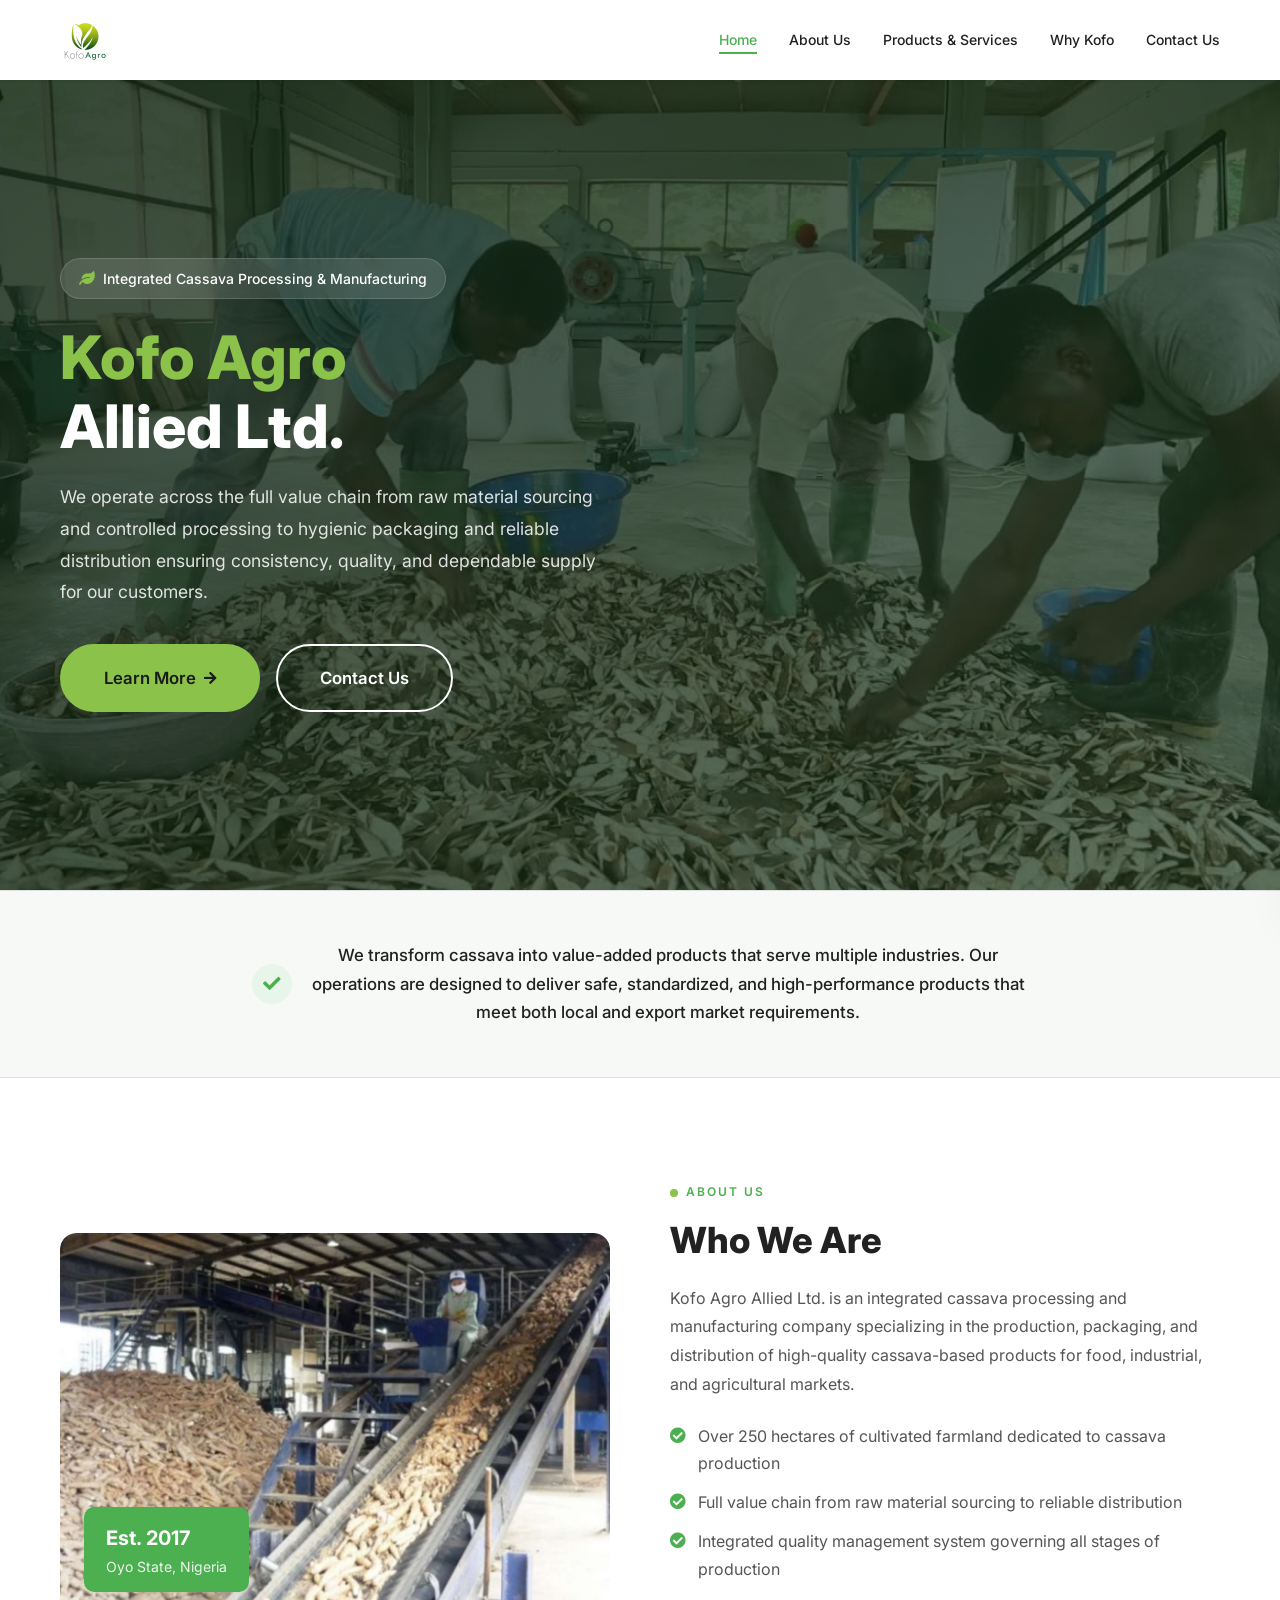
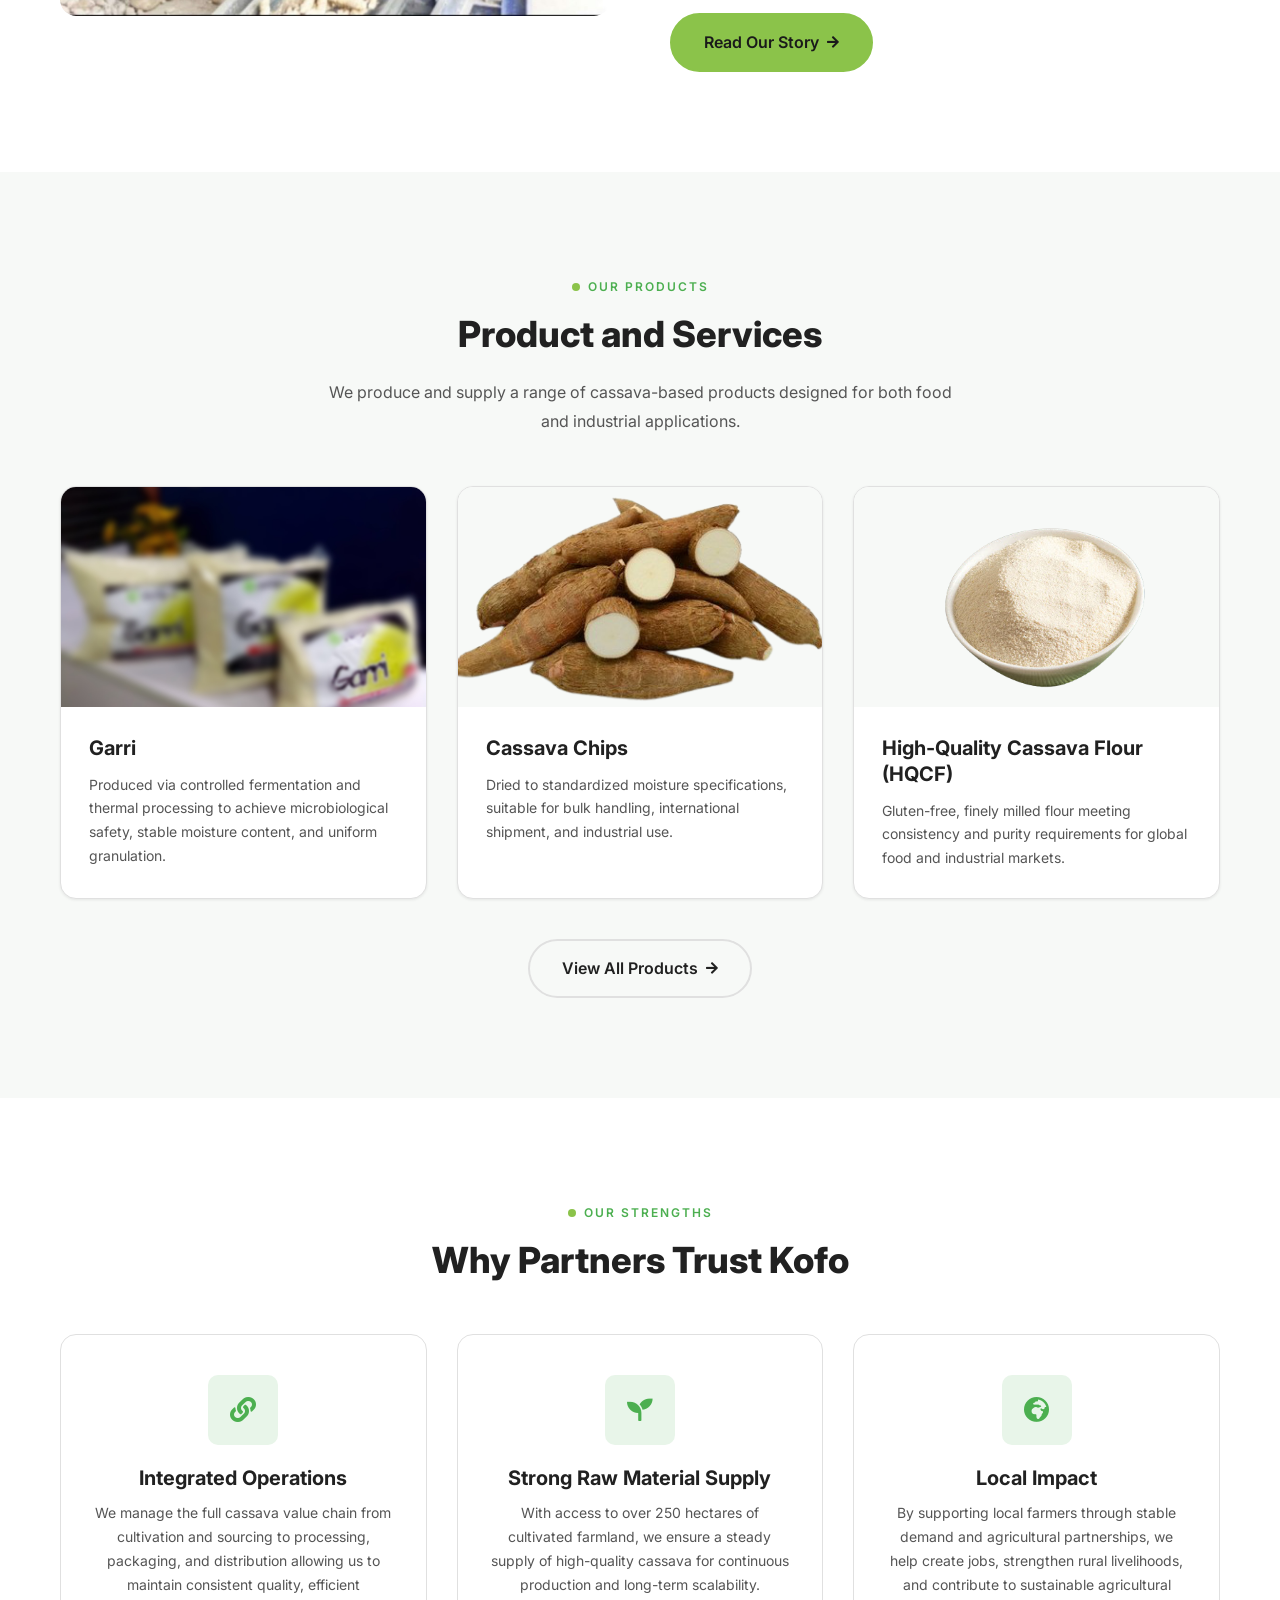
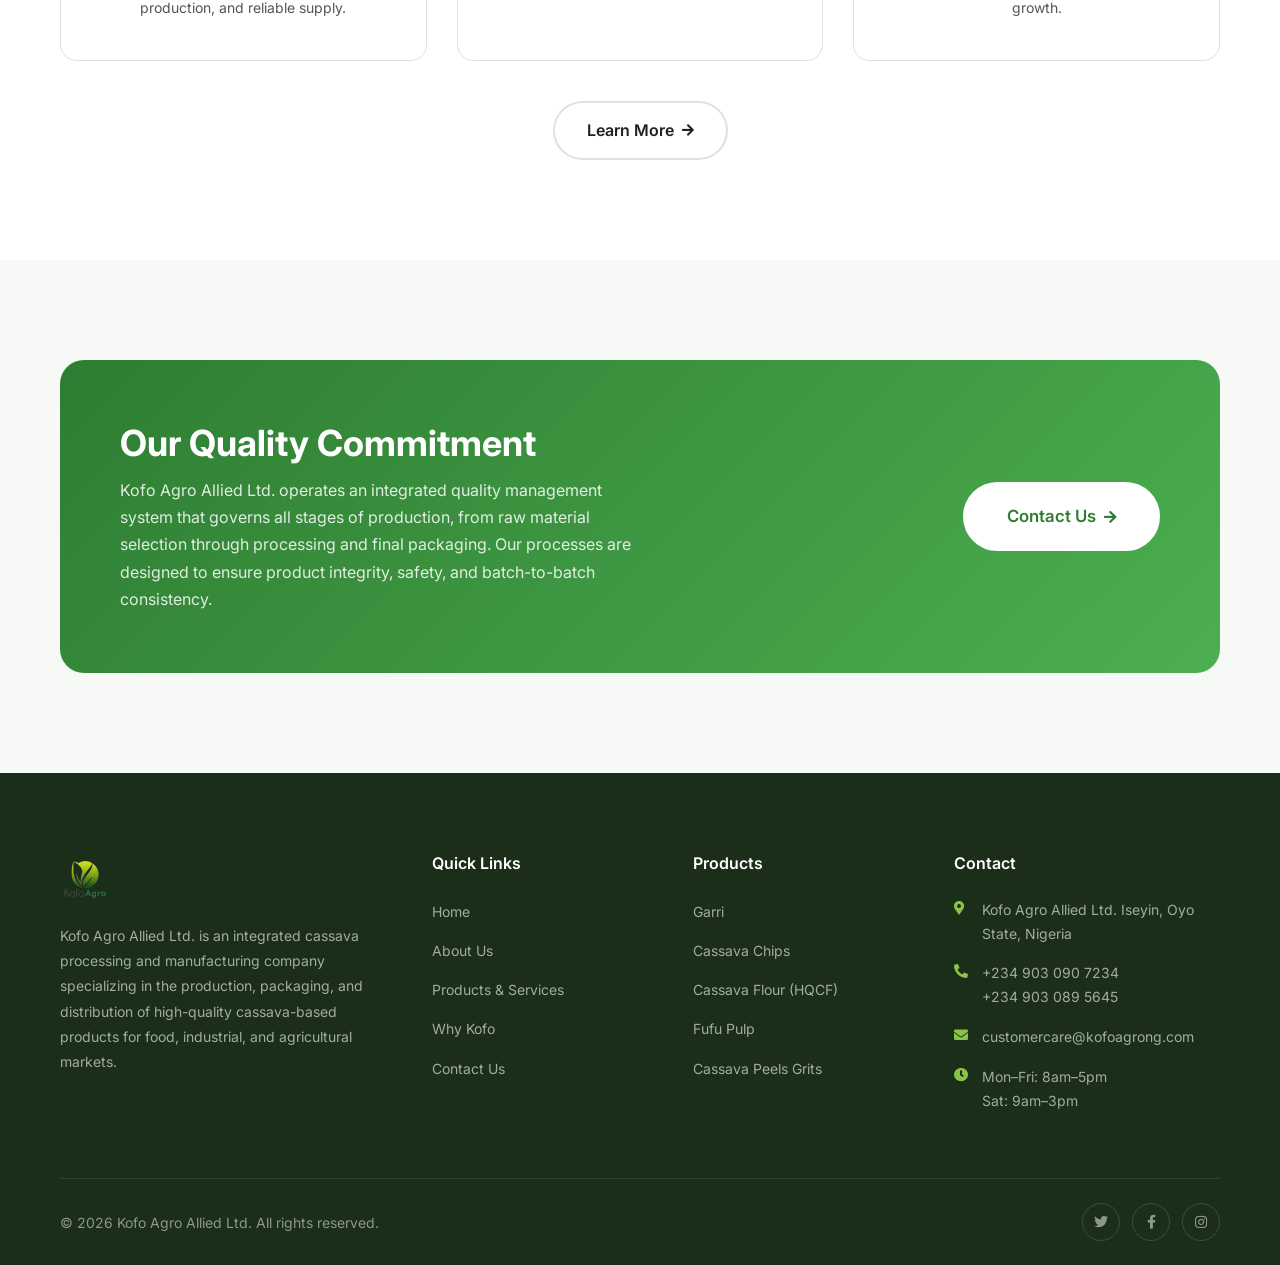
==== commit 74ba38af: "refactor: remove header CTA buttons and simplify contact form fields across all pages" ====
--- a/index.html
+++ b/index.html
@@ -41,7 +41,6 @@
               <li><a href="why-kofo.html" class="header-nav__link">Why Kofo</a></li>
               <li><a href="contact.html" class="header-nav__link">Contact Us</a></li>
             </ul>
-            <a href="contact.html" class="btn btn--primary btn--sm">Get In Touch</a>
           </nav>
           <button class="mobile-toggle" id="mobile-toggle" aria-label="Open Menu">
             <span></span>
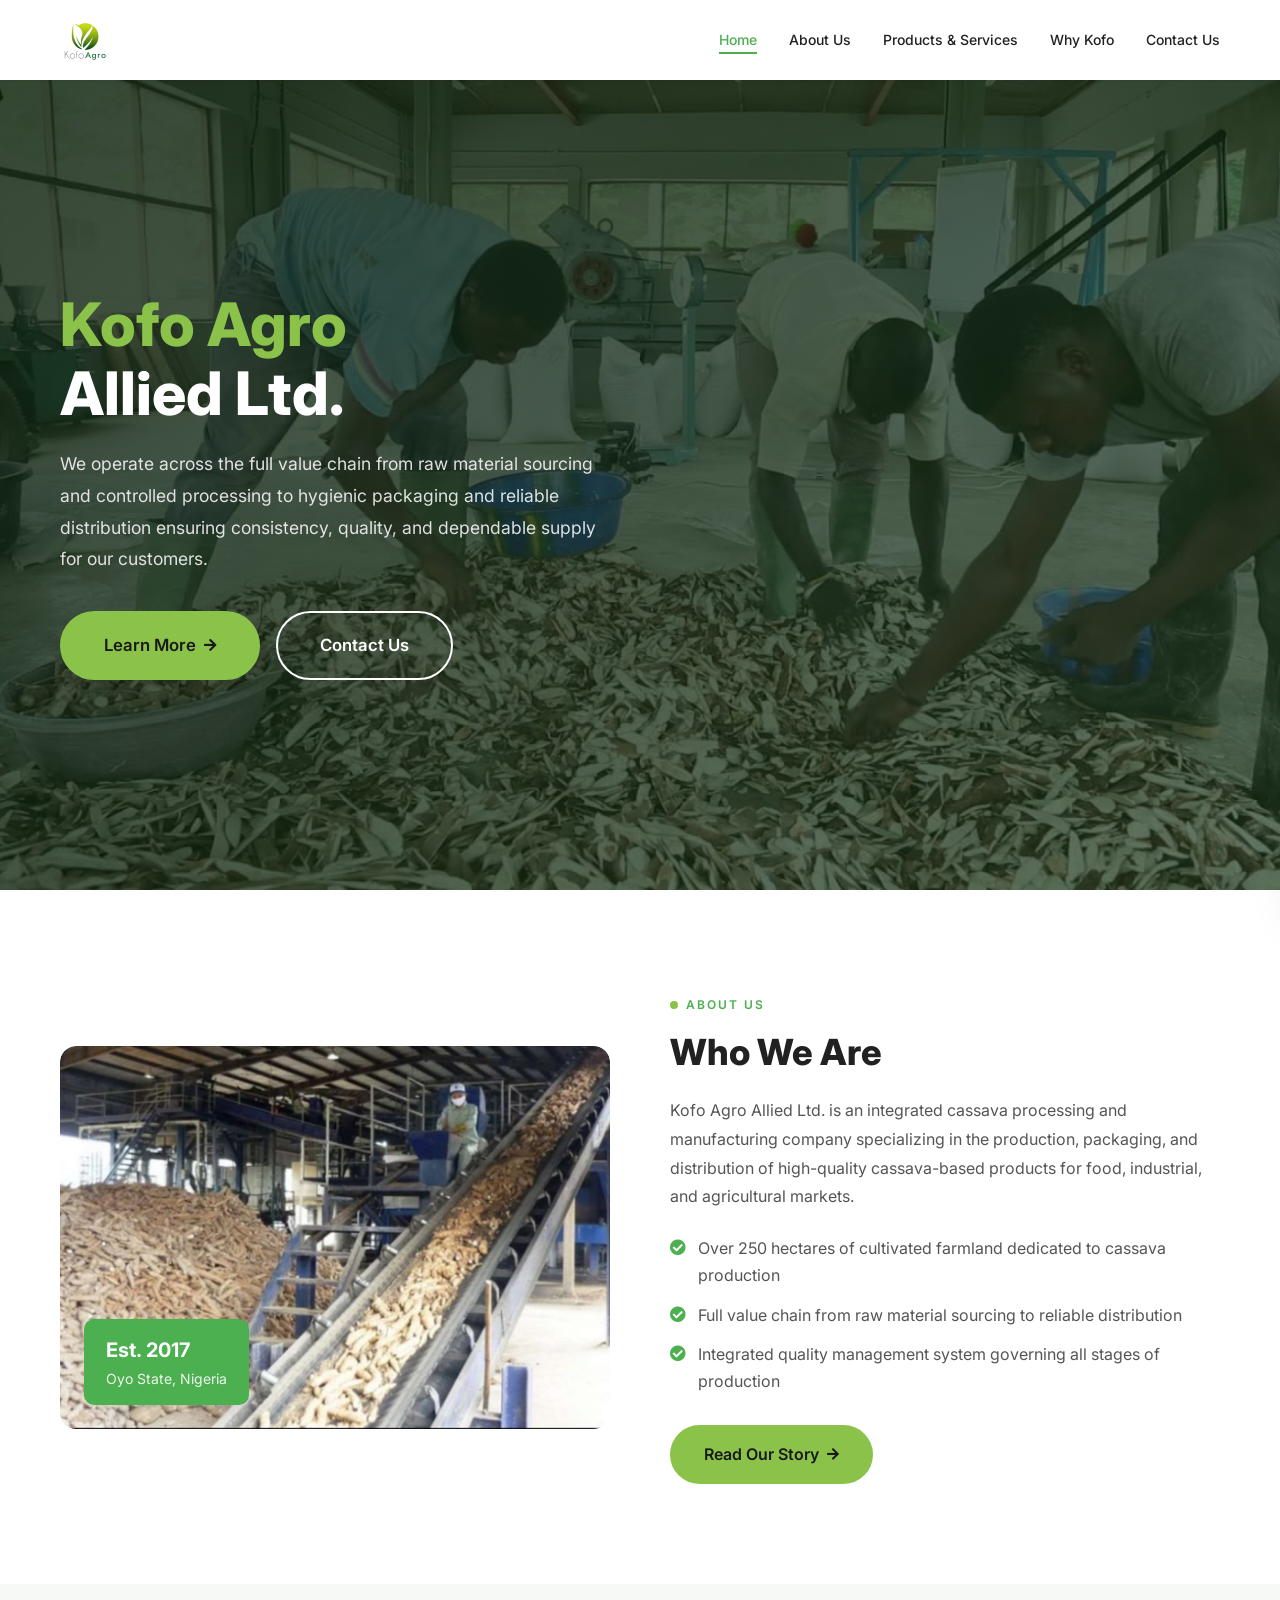
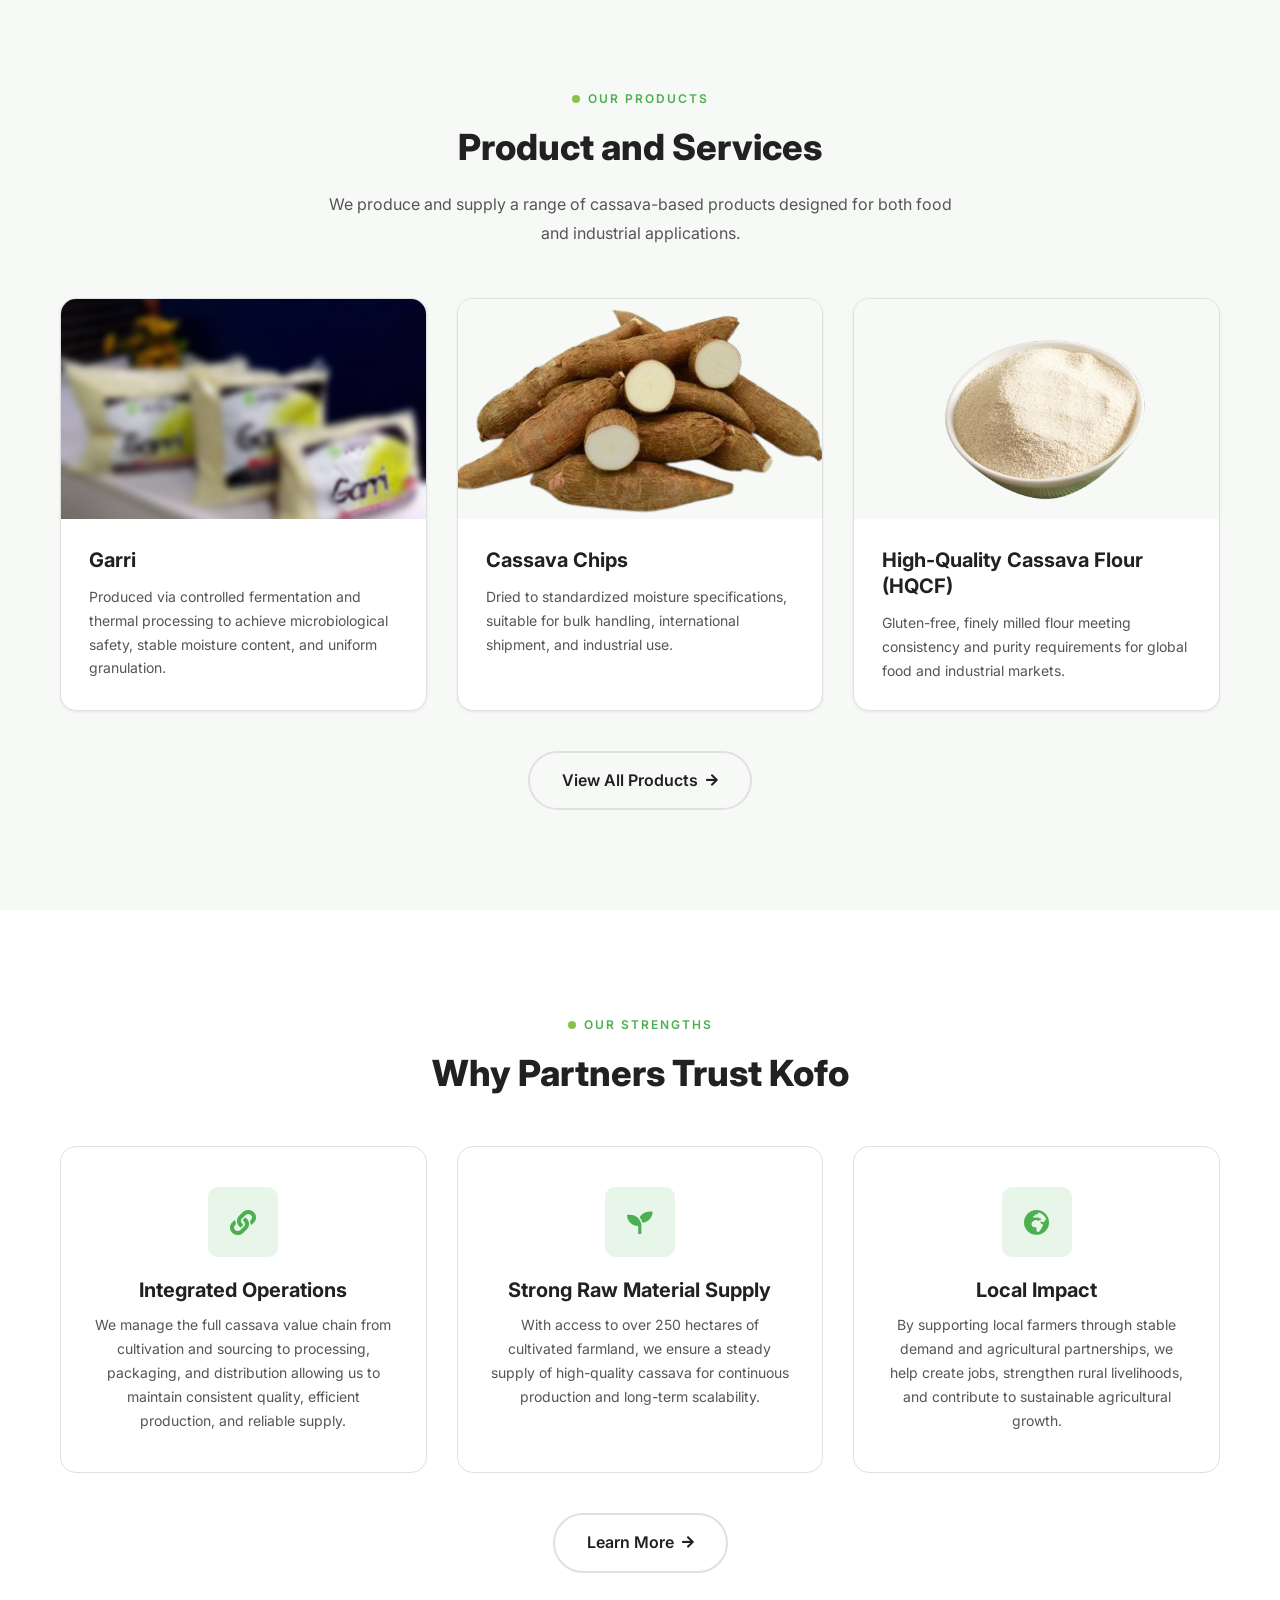
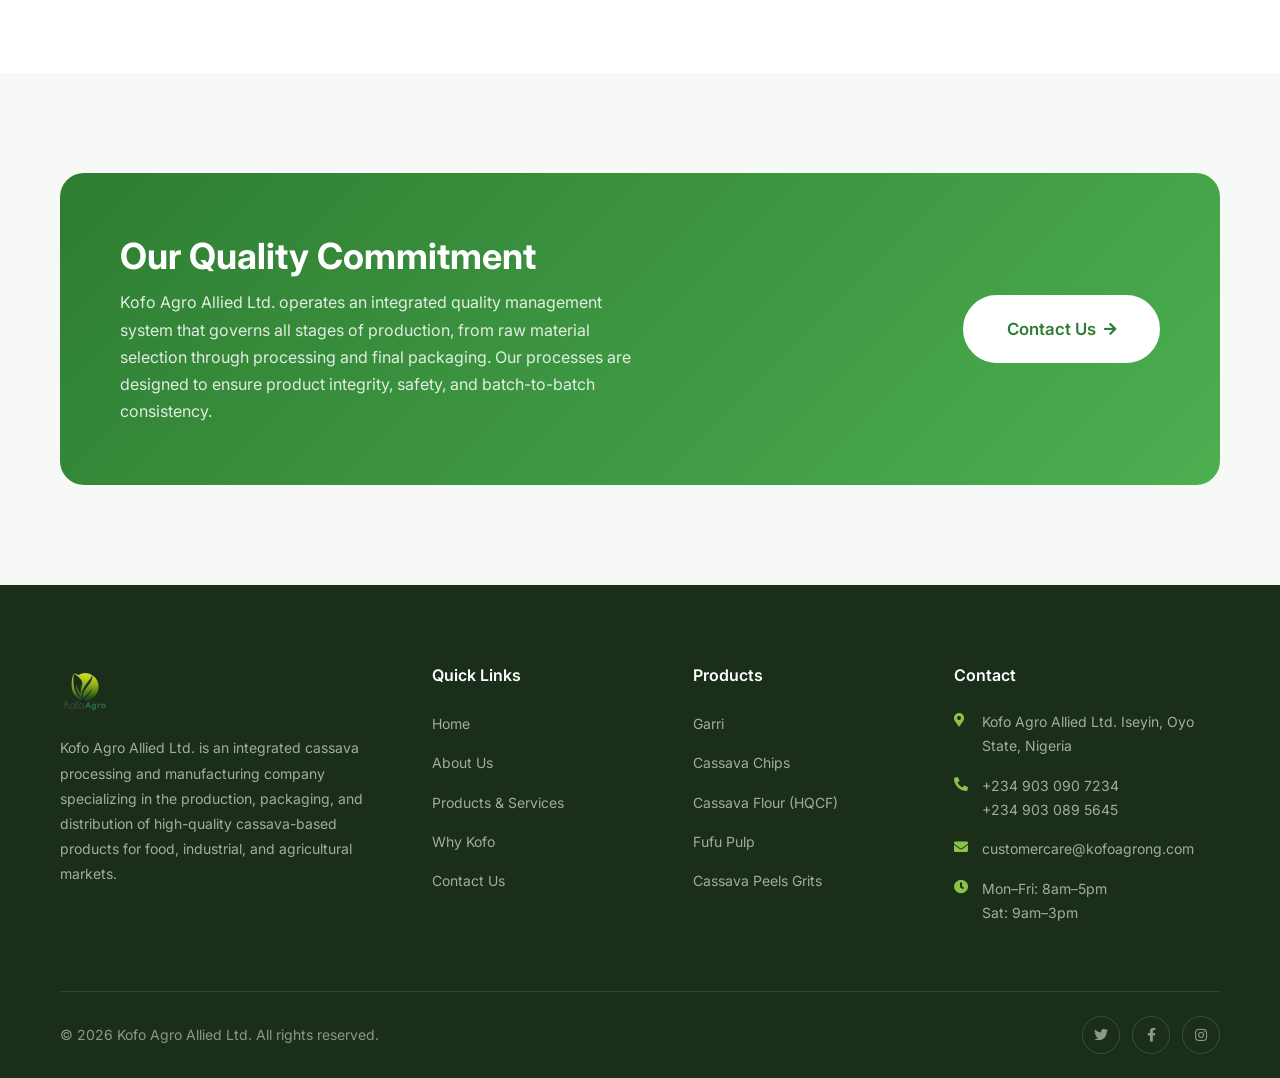
==== commit f4003175: "feat: initialize project structure with core styling and development settings" ====
--- a/index.html
+++ b/index.html
@@ -77,41 +77,74 @@
 
     <!-- ======= HERO ======= -->
     <section class="hero" id="hero">
-      <div class="hero__bg">
-        <img src="assets/images/backgrounds/cassava.jpg" alt="Cassava field" />
-      </div>
-      <div class="hero__overlay"></div>
-      <div class="container">
-        <div class="hero__content fade-up">
-          <div class="hero__label">
-            <i class="fas fa-leaf"></i>
-            Integrated Cassava Processing &amp; Manufacturing
-          </div>
-          <h1 class="hero__title">
-            <span>Kofo Agro</span><br />Allied Ltd.
-          </h1>
-          <p class="hero__desc">
-            We operate across the full value chain from raw material sourcing and controlled processing to hygienic packaging and reliable distribution ensuring consistency, quality, and dependable supply for our customers.
-          </p>
-          <div class="hero__buttons">
-            <a href="about.html" class="btn btn--primary btn--lg">Learn More <i class="fas fa-arrow-right"></i></a>
-            <a href="contact.html" class="btn btn--outline btn--lg">Contact Us</a>
+      <!-- Slide 1 -->
+      <div class="hero-slide active">
+        <div class="hero__bg">
+          <img src="assets/images/backgrounds/cassava.jpg" alt="Cassava field" />
+        </div>
+        <div class="hero__overlay"></div>
+        <div class="container">
+          <div class="hero__content">
+            <h1 class="hero__title">
+              <span>Kofo Agro</span><br />Allied Ltd.
+            </h1>
+            <p class="hero__desc">
+              We operate across the full value chain from raw material sourcing and controlled processing to hygienic packaging and reliable distribution ensuring consistency, quality, and dependable supply for our customers.
+            </p>
+            <div class="hero__buttons">
+              <a href="about.html" class="btn btn--primary btn--lg">Learn More <i class="fas fa-arrow-right"></i></a>
+              <a href="contact.html" class="btn btn--outline btn--lg">Contact Us</a>
+            </div>
+          </div>
+        </div>
+      </div>
+
+      <!-- Slide 2 -->
+      <div class="hero-slide">
+        <div class="hero__bg">
+          <img src="assets/images/resources/cassava-processing.jpg" alt="Processing facility" />
+        </div>
+        <div class="hero__overlay"></div>
+        <div class="container">
+          <div class="hero__content">
+            <h1 class="hero__title">
+              <span>Quality</span> You Can Trust
+            </h1>
+            <p class="hero__desc">
+              Our integrated quality management system governs all stages of production to ensure product integrity, safety, and batch-to-batch consistency.
+            </p>
+            <div class="hero__buttons">
+              <a href="products.html" class="btn btn--primary btn--lg">View Products <i class="fas fa-arrow-right"></i></a>
+              <a href="contact.html" class="btn btn--outline btn--lg">Contact Us</a>
+            </div>
+          </div>
+        </div>
+      </div>
+
+      <!-- Slide 3 -->
+      <div class="hero-slide">
+        <div class="hero__bg">
+          <img src="assets/images/resources/cassavafarm.jpg" alt="Cassava farm" />
+        </div>
+        <div class="hero__overlay"></div>
+        <div class="container">
+          <div class="hero__content">
+            <h1 class="hero__title">
+              <span>Empowering</span> Communities
+            </h1>
+            <p class="hero__desc">
+              By supporting local farmers through stable demand and agricultural partnerships, we help create jobs and strengthen rural livelihoods.
+            </p>
+            <div class="hero__buttons">
+              <a href="why-kofo.html" class="btn btn--primary btn--lg">Why Choose Us <i class="fas fa-arrow-right"></i></a>
+              <a href="contact.html" class="btn btn--outline btn--lg">Contact Us</a>
+            </div>
           </div>
         </div>
       </div>
     </section>
 
-    <!-- ======= TRUST BANNER ======= -->
-    <section class="trust-banner">
-      <div class="container">
-        <div class="trust-banner__inner fade-up">
-          <div class="trust-banner__icon"><i class="fas fa-check"></i></div>
-          <p class="trust-banner__text">
-            We transform cassava into value-added products that serve multiple industries. Our operations are designed to deliver safe, standardized, and high-performance products that meet both local and export market requirements.
-          </p>
-        </div>
-      </div>
-    </section>
+
 
     <!-- ======= ABOUT SECTION ======= -->
     <section class="section" id="about">
@@ -375,6 +408,17 @@
       document.querySelectorAll('.fade-up, .fade-in, .stagger').forEach(el => {
         observer.observe(el);
       });
+
+      // Hero Slider Setup
+      const slides = document.querySelectorAll('.hero-slide');
+      if (slides.length > 0) {
+        let currentSlide = 0;
+        setInterval(() => {
+          slides[currentSlide].classList.remove('active');
+          currentSlide = (currentSlide + 1) % slides.length;
+          slides[currentSlide].classList.add('active');
+        }, 5100);
+      }
     </script>
   </body>
 </html>
--- a/assets/css/main.css
+++ b/assets/css/main.css
@@ -440,10 +440,23 @@
 .hero {
   position: relative;
   min-height: 90vh;
-  display: flex;
-  align-items: center;
   margin-top: 80px;
   overflow: hidden;
+}
+
+.hero-slide {
+  position: absolute;
+  inset: 0;
+  opacity: 0;
+  transition: opacity 1s ease-in-out;
+  display: flex;
+  align-items: center;
+  z-index: 1;
+}
+
+.hero-slide.active {
+  opacity: 1;
+  z-index: 2;
 }
 
 .hero__bg {
@@ -456,6 +469,12 @@
   width: 100%;
   height: 100%;
   object-fit: cover;
+  transform: scale(1.05);
+  transition: transform 6s ease-out;
+}
+
+.hero-slide.active .hero__bg img {
+  transform: scale(1);
 }
 
 .hero__overlay {
@@ -471,6 +490,18 @@
   max-width: 700px;
   color: var(--clr-white);
   padding: 60px 0;
+}
+
+.hero-slide .hero__content {
+  opacity: 0;
+  transform: translateY(30px);
+  transition: opacity 0.8s ease, transform 0.8s ease;
+  transition-delay: 0.3s;
+}
+
+.hero-slide.active .hero__content {
+  opacity: 1;
+  transform: translateY(0);
 }
 
 .hero__label {
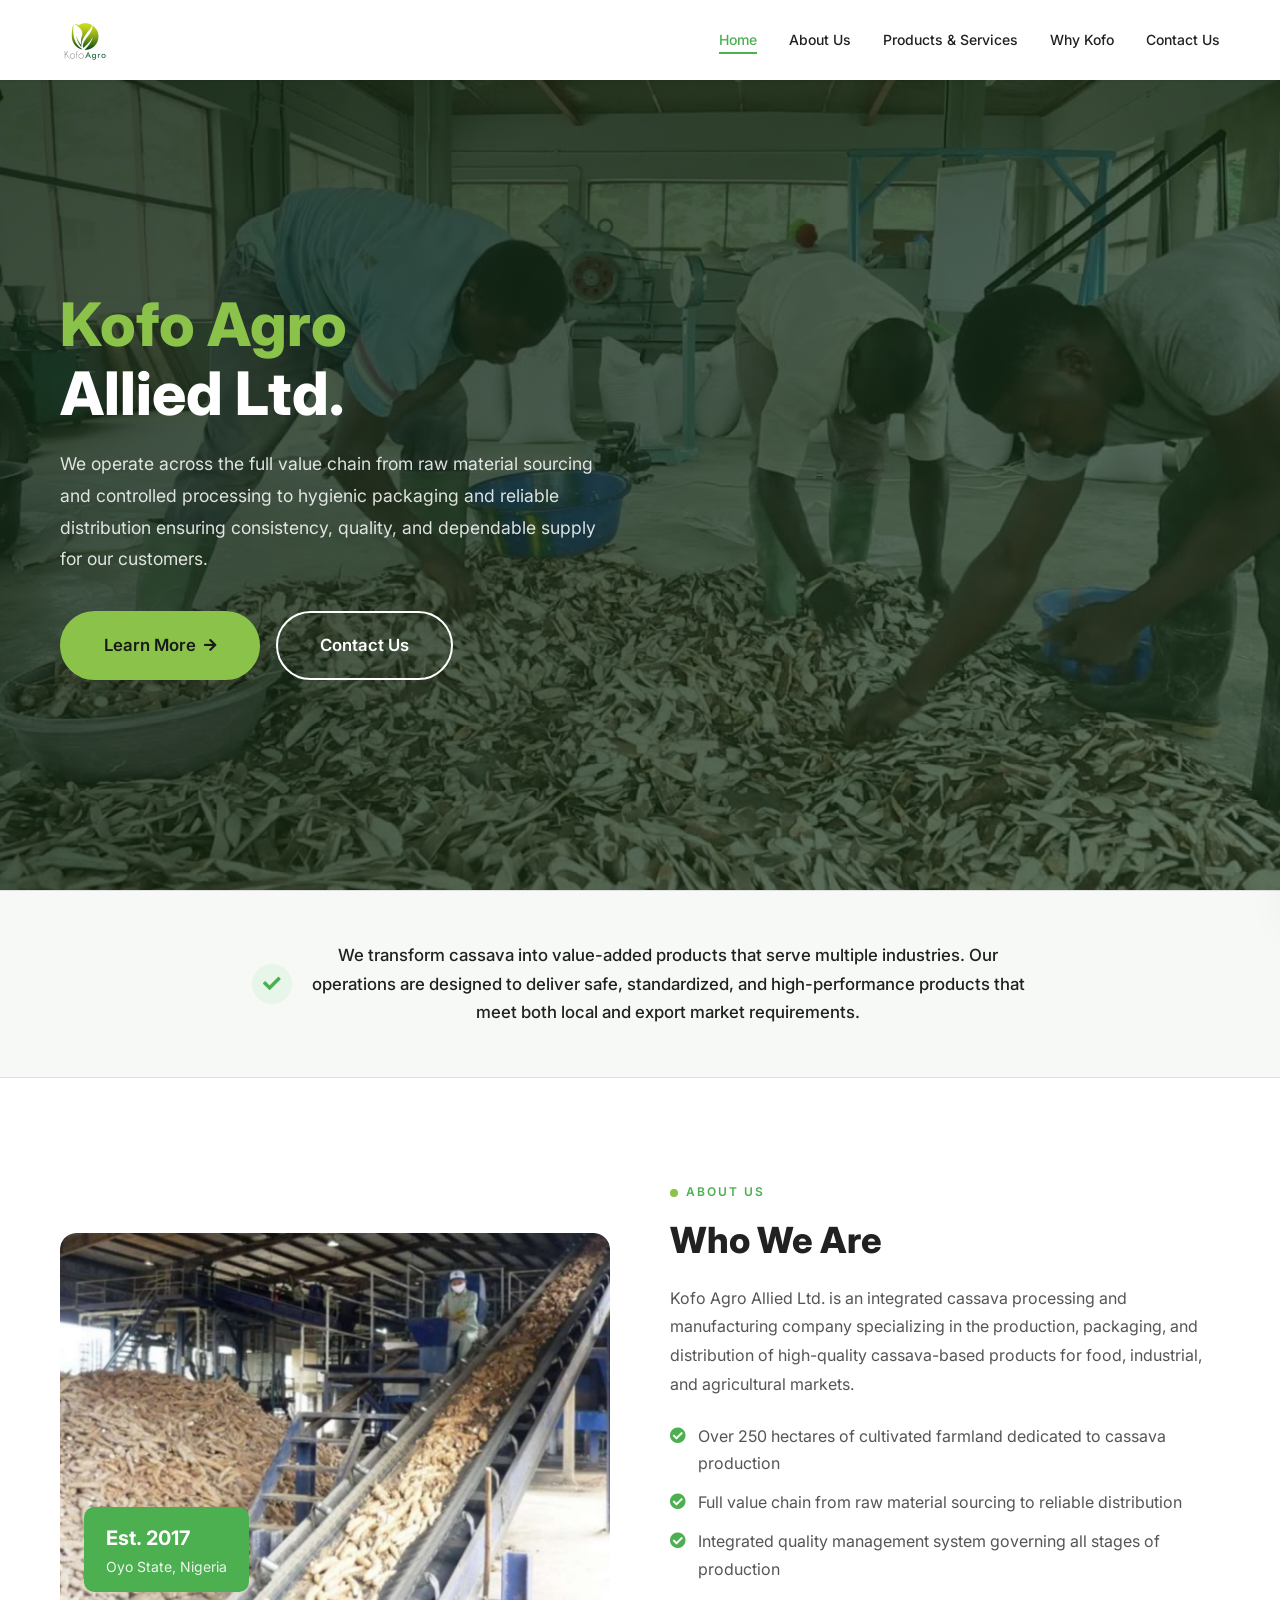
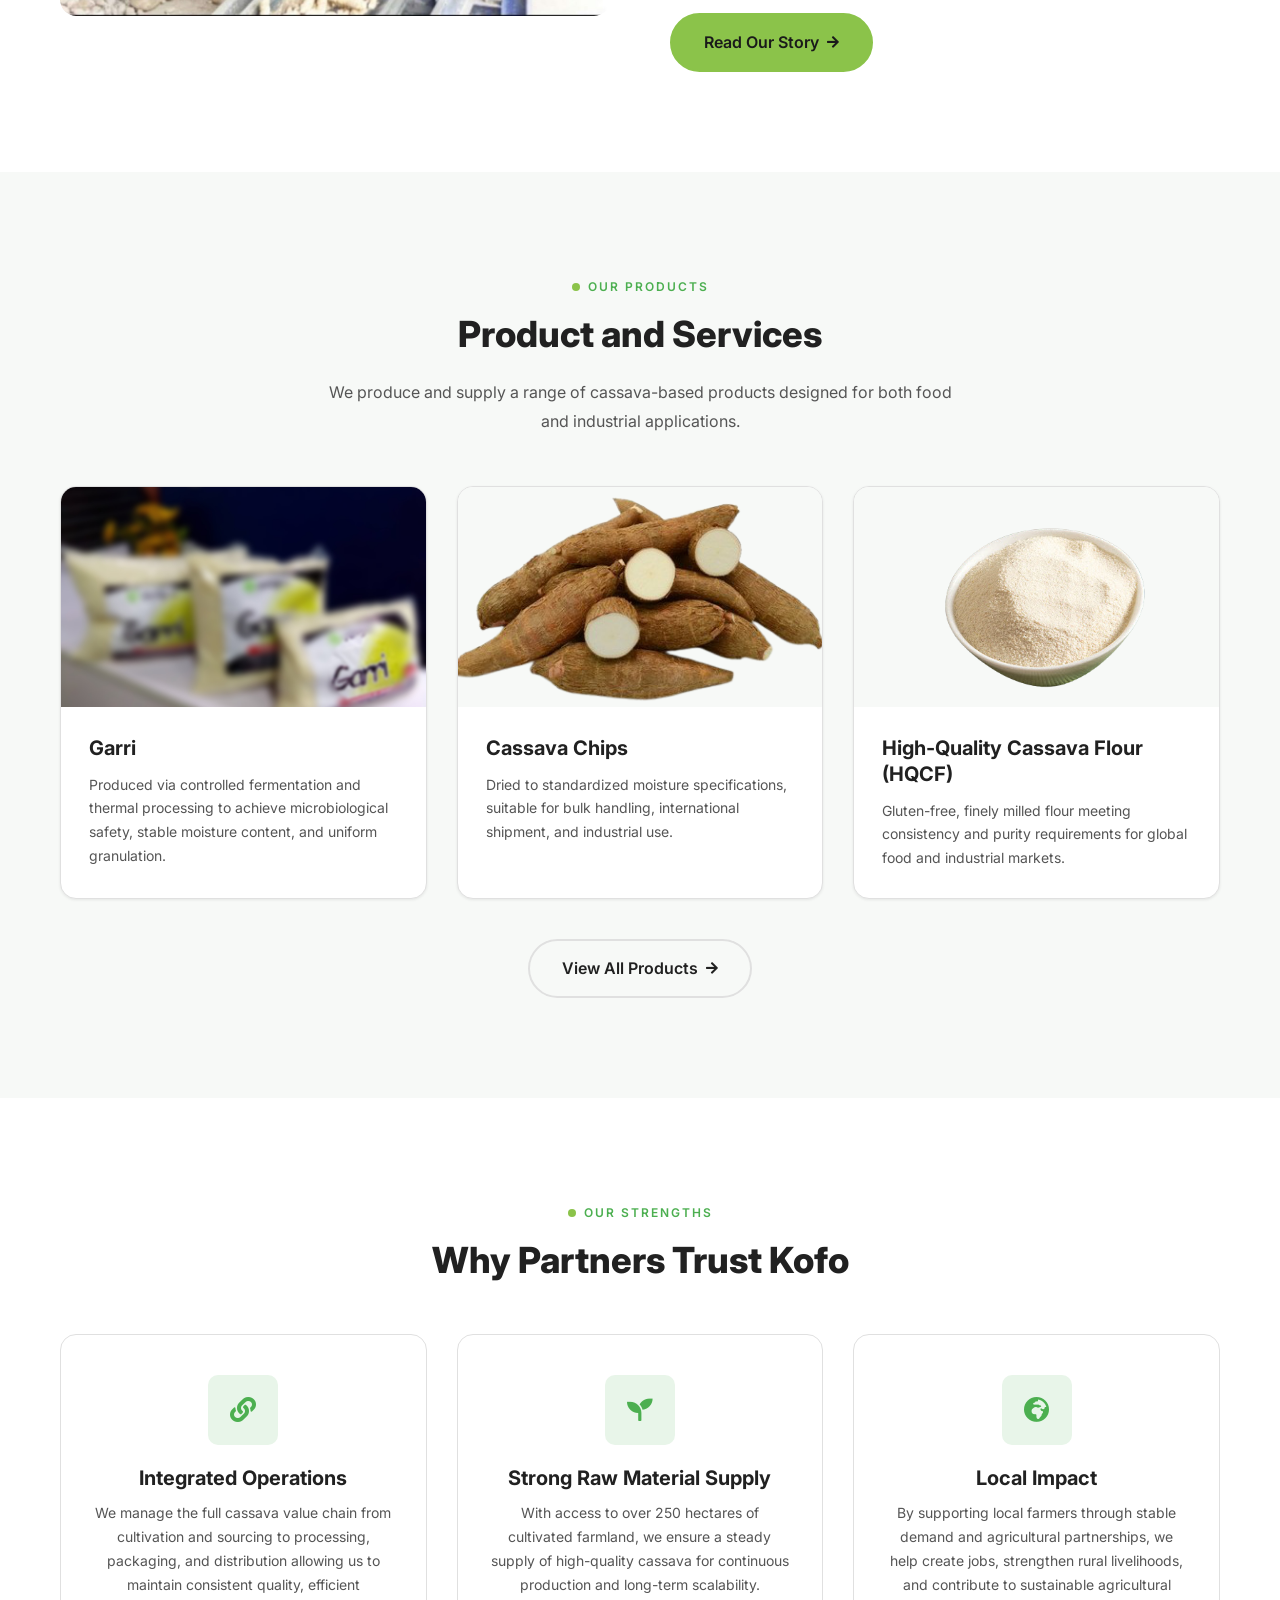
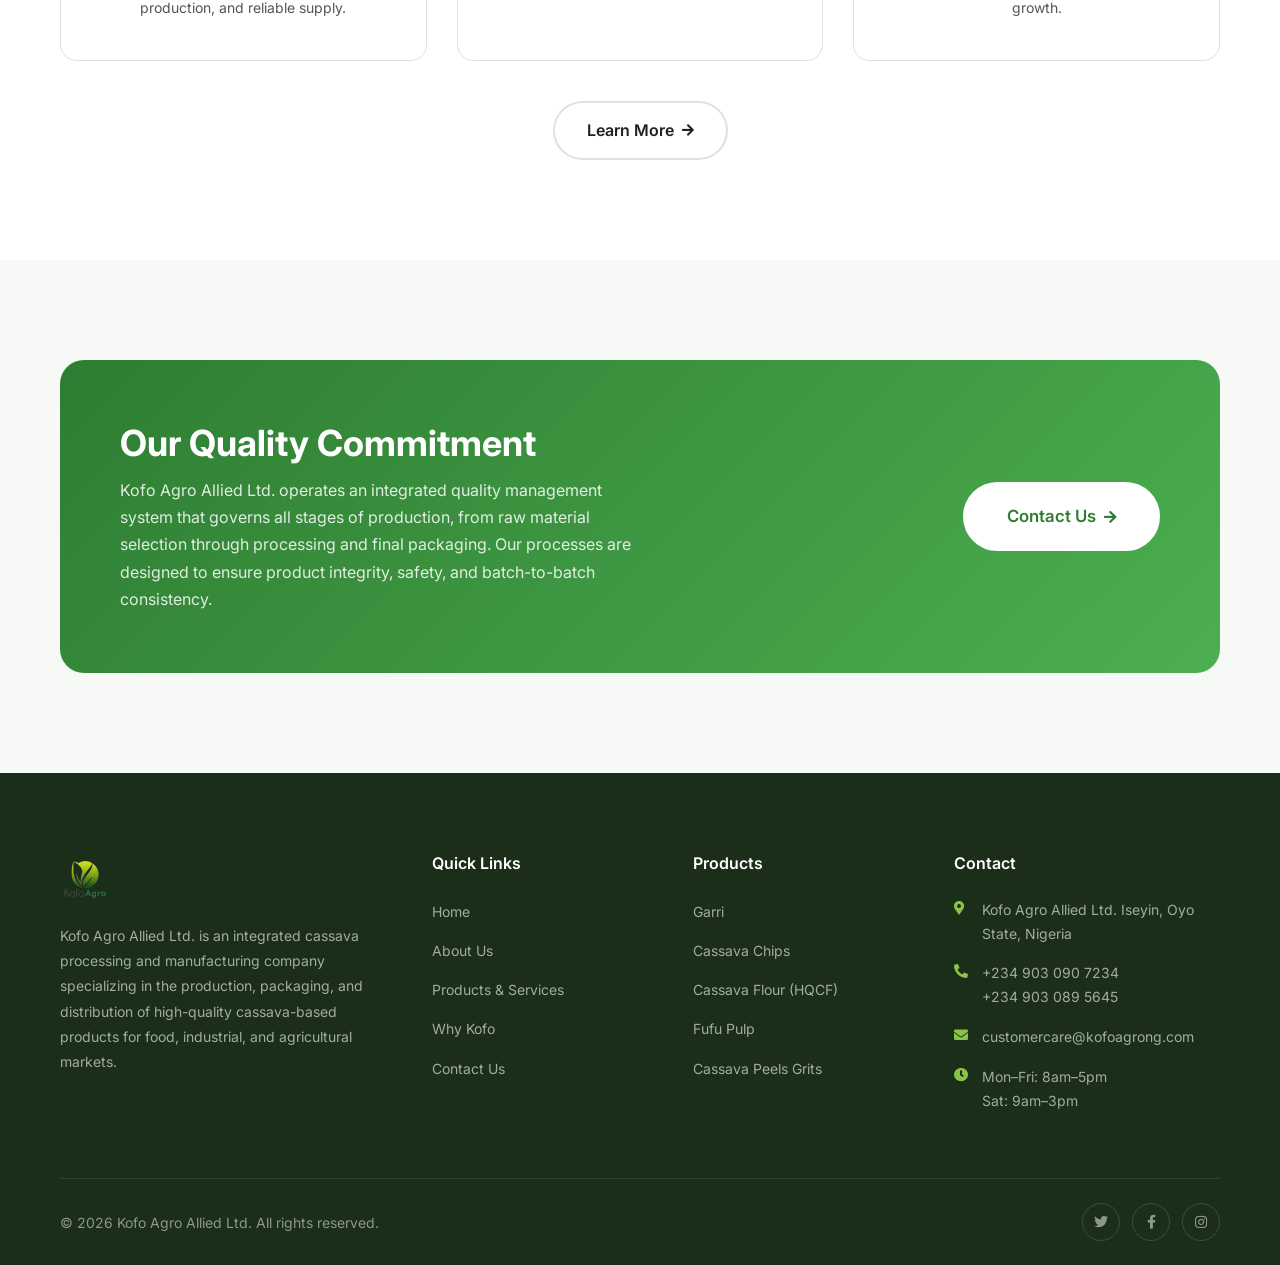
==== commit 03be4398: "refactor: remove entire document structure from index.html" ====
--- a/index.html
+++ b/index.html
@@ -1,424 +1,459 @@
 <!DOCTYPE html>
 <html lang="en">
-  <head>
-    <meta charset="UTF-8" />
-    <meta http-equiv="X-UA-Compatible" content="IE=edge" />
-    <meta name="viewport" content="width=device-width, initial-scale=1.0" />
-    <title>Kofo Agro Allied Ltd. — Integrated Cassava Processing & Manufacturing</title>
-    <meta name="description" content="Kofo Agro Allied Ltd. is an integrated cassava processing and manufacturing company specializing in the production, packaging, and distribution of high-quality cassava-based products." />
-
-    <!-- Favicon -->
-    <link rel="apple-touch-icon" sizes="180x180" href="assets/images/favicons/apple-touch-icon.png" />
-    <link rel="icon" type="image/png" sizes="32x32" href="assets/images/logo.png" />
-    <link rel="icon" type="image/png" sizes="16x16" href="assets/images/logo.png" />
-    <link rel="manifest" href="assets/images/favicons/site.webmanifest" />
-
-    <!-- Fonts -->
-    <link rel="preconnect" href="https://fonts.googleapis.com" />
-    <link rel="preconnect" href="https://fonts.gstatic.com" crossorigin />
-    <link href="https://fonts.googleapis.com/css2?family=Inter:wght@300;400;500;600;700;800&display=swap" rel="stylesheet" />
-
-    <!-- Vendor CSS -->
-    <link rel="stylesheet" href="assets/vendors/fontawesome/css/all.min.css" />
-
-    <!-- Main CSS -->
-    <link rel="stylesheet" href="assets/css/main.css" />
-  </head>
-  <body>
-
-    <!-- ======= HEADER ======= -->
-    <header class="site-header" id="site-header">
+
+<head>
+  <meta charset="UTF-8" />
+  <meta http-equiv="X-UA-Compatible" content="IE=edge" />
+  <meta name="viewport" content="width=device-width, initial-scale=1.0" />
+  <title>Kofo Agro Allied Ltd. — Integrated Cassava Processing & Manufacturing</title>
+  <meta name="description"
+    content="Kofo Agro Allied Ltd. is an integrated cassava processing and manufacturing company specializing in the production, packaging, and distribution of high-quality cassava-based products." />
+
+  <!-- Favicon -->
+  <link rel="apple-touch-icon" sizes="180x180" href="assets/images/favicons/apple-touch-icon.png" />
+  <link rel="icon" type="image/png" sizes="32x32" href="assets/images/logo.png" />
+  <link rel="icon" type="image/png" sizes="16x16" href="assets/images/logo.png" />
+  <link rel="manifest" href="assets/images/favicons/site.webmanifest" />
+
+  <!-- Fonts -->
+  <link rel="preconnect" href="https://fonts.googleapis.com" />
+  <link rel="preconnect" href="https://fonts.gstatic.com" crossorigin />
+  <link href="https://fonts.googleapis.com/css2?family=Inter:wght@300;400;500;600;700;800&display=swap"
+    rel="stylesheet" />
+
+  <!-- Vendor CSS -->
+  <link rel="stylesheet" href="assets/vendors/fontawesome/css/all.min.css" />
+
+  <!-- Main CSS -->
+  <link rel="stylesheet" href="assets/css/main.css" />
+</head>
+
+<body>
+
+  <!-- ======= HEADER ======= -->
+  <header class="site-header" id="site-header">
+    <div class="container">
+      <div class="header-inner">
+        <a href="index.html" class="header-logo" aria-label="Kofo Agro Home">
+          <img src="assets/images/logo.png" alt="Kofo Agro Allied Ltd." />
+        </a>
+        <nav class="header-nav">
+          <ul class="header-nav__list">
+            <li><a href="index.html" class="header-nav__link active">Home</a></li>
+            <li><a href="about.html" class="header-nav__link">About Us</a></li>
+            <li><a href="products.html" class="header-nav__link">Products &amp; Services</a></li>
+            <li><a href="why-kofo.html" class="header-nav__link">Why Kofo</a></li>
+            <li><a href="contact.html" class="header-nav__link">Contact Us</a></li>
+          </ul>
+        </nav>
+        <button class="mobile-toggle" id="mobile-toggle" aria-label="Open Menu">
+          <span></span>
+          <span></span>
+          <span></span>
+        </button>
+      </div>
+    </div>
+  </header>
+
+  <!-- Mobile Nav Overlay -->
+  <div class="mobile-nav-overlay" id="mobile-nav-overlay"></div>
+
+  <!-- Mobile Navigation -->
+  <div class="mobile-nav" id="mobile-nav">
+    <button class="mobile-nav__close" id="mobile-nav-close" aria-label="Close Menu">
+      <i class="fas fa-times"></i>
+    </button>
+    <div class="mobile-nav__logo">
+      <img src="assets/images/logo.png" alt="Kofo Agro" />
+    </div>
+    <ul class="mobile-nav__list">
+      <li><a href="index.html" class="active">Home</a></li>
+      <li><a href="about.html">About Us</a></li>
+      <li><a href="products.html">Products &amp; Services</a></li>
+      <li><a href="why-kofo.html">Why Kofo</a></li>
+      <li><a href="contact.html">Contact Us</a></li>
+    </ul>
+    <div class="mobile-nav__contact">
+      <p><i class="fas fa-phone-alt"></i> <a href="tel:+2349030907234">+234 903 090 7234</a></p>
+      <p><i class="fas fa-envelope"></i> <a href="mailto:customercare@kofoagrong.com">customercare@kofoagrong.com</a>
+      </p>
+    </div>
+  </div>
+
+  <!-- ======= HERO ======= -->
+  <section class="hero" id="hero">
+    <!-- Slide 1 -->
+    <div class="hero-slide active">
+      <div class="hero__bg">
+        <img src="assets/images/backgrounds/cassava.jpg" alt="Cassava field" />
+      </div>
+      <div class="hero__overlay"></div>
       <div class="container">
-        <div class="header-inner">
-          <a href="index.html" class="header-logo" aria-label="Kofo Agro Home">
-            <img src="assets/images/logo.png" alt="Kofo Agro Allied Ltd." />
+        <div class="hero__content">
+          <h1 class="hero__title">
+            <span>Kofo Agro</span><br />Allied Ltd.
+          </h1>
+          <p class="hero__desc">
+            We operate across the full value chain from raw material sourcing and controlled processing to hygienic
+            packaging and reliable distribution ensuring consistency, quality, and dependable supply for our customers.
+          </p>
+          <div class="hero__buttons">
+            <a href="about.html" class="btn btn--primary btn--lg">Learn More <i class="fas fa-arrow-right"></i></a>
+            <a href="contact.html" class="btn btn--outline btn--lg">Contact Us</a>
+          </div>
+        </div>
+      </div>
+    </div>
+
+    <!-- Slide 2 -->
+    <div class="hero-slide">
+      <div class="hero__bg">
+        <img src="assets/images/resources/cassava-processing.jpg" alt="Processing facility" />
+      </div>
+      <div class="hero__overlay"></div>
+      <div class="container">
+        <div class="hero__content">
+          <h1 class="hero__title">
+            <span>Quality</span> You Can Trust
+          </h1>
+          <p class="hero__desc">
+            Our integrated quality management system governs all stages of production to ensure product integrity,
+            safety, and batch-to-batch consistency.
+          </p>
+          <div class="hero__buttons">
+            <a href="products.html" class="btn btn--primary btn--lg">View Products <i
+                class="fas fa-arrow-right"></i></a>
+            <a href="contact.html" class="btn btn--outline btn--lg">Contact Us</a>
+          </div>
+        </div>
+      </div>
+    </div>
+
+    <!-- Slide 3 -->
+    <div class="hero-slide">
+      <div class="hero__bg">
+        <img src="assets/images/resources/cassavafarm.jpg" alt="Cassava farm" />
+      </div>
+      <div class="hero__overlay"></div>
+      <div class="container">
+        <div class="hero__content">
+          <h1 class="hero__title">
+            <span>Empowering</span> Communities
+          </h1>
+          <p class="hero__desc">
+            By supporting local farmers through stable demand and agricultural partnerships, we help create jobs and
+            strengthen rural livelihoods.
+          </p>
+          <div class="hero__buttons">
+            <a href="why-kofo.html" class="btn btn--primary btn--lg">Why Choose Us <i
+                class="fas fa-arrow-right"></i></a>
+            <a href="contact.html" class="btn btn--outline btn--lg">Contact Us</a>
+          </div>
+        </div>
+      </div>
+    </div>
+  </section>
+  <!-- ======= TRUST BANNER ======= -->
+  <section class="trust-banner">
+    <div class="container">
+      <div class="trust-banner__inner fade-up">
+        <div class="trust-banner__icon"><i class="fas fa-check"></i></div>
+        <p class="trust-banner__text">
+          We transform cassava into value-added products that serve multiple industries. Our operations are designed to
+          deliver safe, standardized, and high-performance products that meet both local and export market requirements.
+        </p>
+      </div>
+    </div>
+  </section>
+
+  <!-- ======= ABOUT SECTION ======= -->
+  <section class="section" id="about">
+    <div class="container">
+      <div class="about-grid">
+        <div class="about-image fade-up">
+          <img src="assets/images/resources/cassava-processing.jpg" alt="Kofo Agro cassava processing facility" />
+          <div class="about-image__badge">
+            Est. 2017
+            <span>Oyo State, Nigeria</span>
+          </div>
+        </div>
+        <div class="about-text fade-up">
+          <div class="section-label">About Us</div>
+          <h2 class="section-title">Who We Are</h2>
+          <p class="section-desc">
+            Kofo Agro Allied Ltd. is an integrated cassava processing and manufacturing company specializing in the
+            production, packaging, and distribution of high-quality cassava-based products for food, industrial, and
+            agricultural markets.
+          </p>
+          <ul class="about-list">
+            <li>
+              <i class="fas fa-check-circle"></i>
+              Over 250 hectares of cultivated farmland dedicated to cassava production
+            </li>
+            <li>
+              <i class="fas fa-check-circle"></i>
+              Full value chain from raw material sourcing to reliable distribution
+            </li>
+            <li>
+              <i class="fas fa-check-circle"></i>
+              Integrated quality management system governing all stages of production
+            </li>
+          </ul>
+          <a href="about.html" class="btn btn--primary">Read Our Story <i class="fas fa-arrow-right"></i></a>
+        </div>
+      </div>
+    </div>
+  </section>
+
+  <!-- ======= PRODUCTS PREVIEW ======= -->
+  <section class="section section--alt" id="products">
+    <div class="container">
+      <div class="text-center fade-up" style="margin-bottom: 50px;">
+        <div class="section-label" style="justify-content: center;">Our Products</div>
+        <h2 class="section-title">Product and Services</h2>
+        <p class="section-desc mx-auto">
+          We produce and supply a range of cassava-based products designed for both food and industrial applications.
+        </p>
+      </div>
+      <div class="products-grid stagger">
+        <div class="product-card">
+          <div class="product-card__image">
+            <img src="assets/images/resources/garrii.jpg" alt="Garri product" />
+          </div>
+          <div class="product-card__body">
+            <h3 class="product-card__title">Garri</h3>
+            <p class="product-card__desc">Produced via controlled fermentation and thermal processing to achieve
+              microbiological safety, stable moisture content, and uniform granulation.</p>
+          </div>
+        </div>
+        <div class="product-card">
+          <div class="product-card__image">
+            <img src="assets/images/resources/cassavaa.png" alt="Cassava Chips" />
+          </div>
+          <div class="product-card__body">
+            <h3 class="product-card__title">Cassava Chips</h3>
+            <p class="product-card__desc">Dried to standardized moisture specifications, suitable for bulk handling,
+              international shipment, and industrial use.</p>
+          </div>
+        </div>
+        <div class="product-card">
+          <div class="product-card__image">
+            <img src="assets/images/resources/flour.png" alt="High-Quality Cassava Flour" />
+          </div>
+          <div class="product-card__body">
+            <h3 class="product-card__title">High-Quality Cassava Flour (HQCF)</h3>
+            <p class="product-card__desc">Gluten-free, finely milled flour meeting consistency and purity requirements
+              for global food and industrial markets.</p>
+          </div>
+        </div>
+      </div>
+      <div class="text-center" style="margin-top: 40px;">
+        <a href="products.html" class="btn btn--outline-dark">View All Products <i class="fas fa-arrow-right"></i></a>
+      </div>
+    </div>
+  </section>
+
+  <!-- ======= WHY KOFO PREVIEW ======= -->
+  <section class="section" id="why-kofo">
+    <div class="container">
+      <div class="text-center fade-up" style="margin-bottom: 50px;">
+        <div class="section-label" style="justify-content: center;">Our Strengths</div>
+        <h2 class="section-title">Why Partners Trust Kofo</h2>
+      </div>
+      <div class="values-grid stagger">
+        <div class="value-card">
+          <div class="value-card__icon"><i class="fas fa-link"></i></div>
+          <h3 class="value-card__title">Integrated Operations</h3>
+          <p class="value-card__desc">We manage the full cassava value chain from cultivation and sourcing to
+            processing, packaging, and distribution allowing us to maintain consistent quality, efficient production,
+            and reliable supply.</p>
+        </div>
+        <div class="value-card">
+          <div class="value-card__icon"><i class="fas fa-seedling"></i></div>
+          <h3 class="value-card__title">Strong Raw Material Supply</h3>
+          <p class="value-card__desc">With access to over 250 hectares of cultivated farmland, we ensure a steady supply
+            of high-quality cassava for continuous production and long-term scalability.</p>
+        </div>
+        <div class="value-card">
+          <div class="value-card__icon"><i class="fas fa-globe-africa"></i></div>
+          <h3 class="value-card__title">Local Impact</h3>
+          <p class="value-card__desc">By supporting local farmers through stable demand and agricultural partnerships,
+            we help create jobs, strengthen rural livelihoods, and contribute to sustainable agricultural growth.</p>
+        </div>
+      </div>
+      <div class="text-center" style="margin-top: 40px;">
+        <a href="why-kofo.html" class="btn btn--outline-dark">Learn More <i class="fas fa-arrow-right"></i></a>
+      </div>
+    </div>
+  </section>
+
+  <!-- ======= CTA BANNER ======= -->
+  <section class="section section--alt">
+    <div class="container">
+      <div class="cta-banner fade-up">
+        <div class="cta-banner__text">
+          <h3>Our Quality Commitment</h3>
+          <p>Kofo Agro Allied Ltd. operates an integrated quality management system that governs all stages of
+            production, from raw material selection through processing and final packaging. Our processes are designed
+            to ensure product integrity, safety, and batch-to-batch consistency.</p>
+        </div>
+        <a href="contact.html" class="btn btn--white btn--lg">Contact Us <i class="fas fa-arrow-right"></i></a>
+      </div>
+    </div>
+  </section>
+
+  <!-- ======= FOOTER ======= -->
+  <footer class="site-footer">
+    <div class="container">
+      <div class="footer-grid">
+        <!-- About Column -->
+        <div class="footer-about">
+          <a href="index.html" class="footer-about__logo">
+            <img src="assets/images/logo.png" alt="Kofo Agro" />
           </a>
-          <nav class="header-nav">
-            <ul class="header-nav__list">
-              <li><a href="index.html" class="header-nav__link active">Home</a></li>
-              <li><a href="about.html" class="header-nav__link">About Us</a></li>
-              <li><a href="products.html" class="header-nav__link">Products &amp; Services</a></li>
-              <li><a href="why-kofo.html" class="header-nav__link">Why Kofo</a></li>
-              <li><a href="contact.html" class="header-nav__link">Contact Us</a></li>
-            </ul>
-          </nav>
-          <button class="mobile-toggle" id="mobile-toggle" aria-label="Open Menu">
-            <span></span>
-            <span></span>
-            <span></span>
-          </button>
-        </div>
-      </div>
-    </header>
-
-    <!-- Mobile Nav Overlay -->
-    <div class="mobile-nav-overlay" id="mobile-nav-overlay"></div>
-
-    <!-- Mobile Navigation -->
-    <div class="mobile-nav" id="mobile-nav">
-      <button class="mobile-nav__close" id="mobile-nav-close" aria-label="Close Menu">
-        <i class="fas fa-times"></i>
-      </button>
-      <div class="mobile-nav__logo">
-        <img src="assets/images/logo.png" alt="Kofo Agro" />
-      </div>
-      <ul class="mobile-nav__list">
-        <li><a href="index.html" class="active">Home</a></li>
-        <li><a href="about.html">About Us</a></li>
-        <li><a href="products.html">Products &amp; Services</a></li>
-        <li><a href="why-kofo.html">Why Kofo</a></li>
-        <li><a href="contact.html">Contact Us</a></li>
-      </ul>
-      <div class="mobile-nav__contact">
-        <p><i class="fas fa-phone-alt"></i> <a href="tel:+2349030907234">+234 903 090 7234</a></p>
-        <p><i class="fas fa-envelope"></i> <a href="mailto:customercare@kofoagrong.com">customercare@kofoagrong.com</a></p>
-      </div>
-    </div>
-
-    <!-- ======= HERO ======= -->
-    <section class="hero" id="hero">
-      <!-- Slide 1 -->
-      <div class="hero-slide active">
-        <div class="hero__bg">
-          <img src="assets/images/backgrounds/cassava.jpg" alt="Cassava field" />
-        </div>
-        <div class="hero__overlay"></div>
-        <div class="container">
-          <div class="hero__content">
-            <h1 class="hero__title">
-              <span>Kofo Agro</span><br />Allied Ltd.
-            </h1>
-            <p class="hero__desc">
-              We operate across the full value chain from raw material sourcing and controlled processing to hygienic packaging and reliable distribution ensuring consistency, quality, and dependable supply for our customers.
-            </p>
-            <div class="hero__buttons">
-              <a href="about.html" class="btn btn--primary btn--lg">Learn More <i class="fas fa-arrow-right"></i></a>
-              <a href="contact.html" class="btn btn--outline btn--lg">Contact Us</a>
-            </div>
-          </div>
-        </div>
-      </div>
-
-      <!-- Slide 2 -->
-      <div class="hero-slide">
-        <div class="hero__bg">
-          <img src="assets/images/resources/cassava-processing.jpg" alt="Processing facility" />
-        </div>
-        <div class="hero__overlay"></div>
-        <div class="container">
-          <div class="hero__content">
-            <h1 class="hero__title">
-              <span>Quality</span> You Can Trust
-            </h1>
-            <p class="hero__desc">
-              Our integrated quality management system governs all stages of production to ensure product integrity, safety, and batch-to-batch consistency.
-            </p>
-            <div class="hero__buttons">
-              <a href="products.html" class="btn btn--primary btn--lg">View Products <i class="fas fa-arrow-right"></i></a>
-              <a href="contact.html" class="btn btn--outline btn--lg">Contact Us</a>
-            </div>
-          </div>
-        </div>
-      </div>
-
-      <!-- Slide 3 -->
-      <div class="hero-slide">
-        <div class="hero__bg">
-          <img src="assets/images/resources/cassavafarm.jpg" alt="Cassava farm" />
-        </div>
-        <div class="hero__overlay"></div>
-        <div class="container">
-          <div class="hero__content">
-            <h1 class="hero__title">
-              <span>Empowering</span> Communities
-            </h1>
-            <p class="hero__desc">
-              By supporting local farmers through stable demand and agricultural partnerships, we help create jobs and strengthen rural livelihoods.
-            </p>
-            <div class="hero__buttons">
-              <a href="why-kofo.html" class="btn btn--primary btn--lg">Why Choose Us <i class="fas fa-arrow-right"></i></a>
-              <a href="contact.html" class="btn btn--outline btn--lg">Contact Us</a>
-            </div>
-          </div>
-        </div>
-      </div>
-    </section>
-
-
-
-    <!-- ======= ABOUT SECTION ======= -->
-    <section class="section" id="about">
-      <div class="container">
-        <div class="about-grid">
-          <div class="about-image fade-up">
-            <img src="assets/images/resources/cassava-processing.jpg" alt="Kofo Agro cassava processing facility" />
-            <div class="about-image__badge">
-              Est. 2017
-              <span>Oyo State, Nigeria</span>
-            </div>
-          </div>
-          <div class="about-text fade-up">
-            <div class="section-label">About Us</div>
-            <h2 class="section-title">Who We Are</h2>
-            <p class="section-desc">
-              Kofo Agro Allied Ltd. is an integrated cassava processing and manufacturing company specializing in the production, packaging, and distribution of high-quality cassava-based products for food, industrial, and agricultural markets.
-            </p>
-            <ul class="about-list">
-              <li>
-                <i class="fas fa-check-circle"></i>
-                Over 250 hectares of cultivated farmland dedicated to cassava production
-              </li>
-              <li>
-                <i class="fas fa-check-circle"></i>
-                Full value chain from raw material sourcing to reliable distribution
-              </li>
-              <li>
-                <i class="fas fa-check-circle"></i>
-                Integrated quality management system governing all stages of production
-              </li>
-            </ul>
-            <a href="about.html" class="btn btn--primary">Read Our Story <i class="fas fa-arrow-right"></i></a>
-          </div>
-        </div>
-      </div>
-    </section>
-
-    <!-- ======= PRODUCTS PREVIEW ======= -->
-    <section class="section section--alt" id="products">
-      <div class="container">
-        <div class="text-center fade-up" style="margin-bottom: 50px;">
-          <div class="section-label" style="justify-content: center;">Our Products</div>
-          <h2 class="section-title">Product and Services</h2>
-          <p class="section-desc mx-auto">
-            We produce and supply a range of cassava-based products designed for both food and industrial applications.
+          <p>
+            Kofo Agro Allied Ltd. is an integrated cassava processing and manufacturing company specializing in the
+            production, packaging, and distribution of high-quality cassava-based products for food, industrial, and
+            agricultural markets.
           </p>
         </div>
-        <div class="products-grid stagger">
-          <div class="product-card">
-            <div class="product-card__image">
-              <img src="assets/images/resources/garrii.jpg" alt="Garri product" />
-            </div>
-            <div class="product-card__body">
-              <h3 class="product-card__title">Garri</h3>
-              <p class="product-card__desc">Produced via controlled fermentation and thermal processing to achieve microbiological safety, stable moisture content, and uniform granulation.</p>
-            </div>
-          </div>
-          <div class="product-card">
-            <div class="product-card__image">
-              <img src="assets/images/resources/cassavaa.png" alt="Cassava Chips" />
-            </div>
-            <div class="product-card__body">
-              <h3 class="product-card__title">Cassava Chips</h3>
-              <p class="product-card__desc">Dried to standardized moisture specifications, suitable for bulk handling, international shipment, and industrial use.</p>
-            </div>
-          </div>
-          <div class="product-card">
-            <div class="product-card__image">
-              <img src="assets/images/resources/flour.png" alt="High-Quality Cassava Flour" />
-            </div>
-            <div class="product-card__body">
-              <h3 class="product-card__title">High-Quality Cassava Flour (HQCF)</h3>
-              <p class="product-card__desc">Gluten-free, finely milled flour meeting consistency and purity requirements for global food and industrial markets.</p>
-            </div>
-          </div>
-        </div>
-        <div class="text-center" style="margin-top: 40px;">
-          <a href="products.html" class="btn btn--outline-dark">View All Products <i class="fas fa-arrow-right"></i></a>
-        </div>
-      </div>
-    </section>
-
-    <!-- ======= WHY KOFO PREVIEW ======= -->
-    <section class="section" id="why-kofo">
-      <div class="container">
-        <div class="text-center fade-up" style="margin-bottom: 50px;">
-          <div class="section-label" style="justify-content: center;">Our Strengths</div>
-          <h2 class="section-title">Why Partners Trust Kofo</h2>
-        </div>
-        <div class="values-grid stagger">
-          <div class="value-card">
-            <div class="value-card__icon"><i class="fas fa-link"></i></div>
-            <h3 class="value-card__title">Integrated Operations</h3>
-            <p class="value-card__desc">We manage the full cassava value chain from cultivation and sourcing to processing, packaging, and distribution allowing us to maintain consistent quality, efficient production, and reliable supply.</p>
-          </div>
-          <div class="value-card">
-            <div class="value-card__icon"><i class="fas fa-seedling"></i></div>
-            <h3 class="value-card__title">Strong Raw Material Supply</h3>
-            <p class="value-card__desc">With access to over 250 hectares of cultivated farmland, we ensure a steady supply of high-quality cassava for continuous production and long-term scalability.</p>
-          </div>
-          <div class="value-card">
-            <div class="value-card__icon"><i class="fas fa-globe-africa"></i></div>
-            <h3 class="value-card__title">Local Impact</h3>
-            <p class="value-card__desc">By supporting local farmers through stable demand and agricultural partnerships, we help create jobs, strengthen rural livelihoods, and contribute to sustainable agricultural growth.</p>
-          </div>
-        </div>
-        <div class="text-center" style="margin-top: 40px;">
-          <a href="why-kofo.html" class="btn btn--outline-dark">Learn More <i class="fas fa-arrow-right"></i></a>
-        </div>
-      </div>
-    </section>
-
-    <!-- ======= CTA BANNER ======= -->
-    <section class="section section--alt">
-      <div class="container">
-        <div class="cta-banner fade-up">
-          <div class="cta-banner__text">
-            <h3>Our Quality Commitment</h3>
-            <p>Kofo Agro Allied Ltd. operates an integrated quality management system that governs all stages of production, from raw material selection through processing and final packaging. Our processes are designed to ensure product integrity, safety, and batch-to-batch consistency.</p>
-          </div>
-          <a href="contact.html" class="btn btn--white btn--lg">Contact Us <i class="fas fa-arrow-right"></i></a>
-        </div>
-      </div>
-    </section>
-
-    <!-- ======= FOOTER ======= -->
-    <footer class="site-footer">
-      <div class="container">
-        <div class="footer-grid">
-          <!-- About Column -->
-          <div class="footer-about">
-            <a href="index.html" class="footer-about__logo">
-              <img src="assets/images/logo.png" alt="Kofo Agro" />
-            </a>
-            <p>
-              Kofo Agro Allied Ltd. is an integrated cassava processing and manufacturing company specializing in the production, packaging, and distribution of high-quality cassava-based products for food, industrial, and agricultural markets.
-            </p>
-          </div>
-
-          <!-- Quick Links -->
-          <div>
-            <h4 class="footer-widget__title">Quick Links</h4>
-            <ul class="footer-links">
-              <li><a href="index.html">Home</a></li>
-              <li><a href="about.html">About Us</a></li>
-              <li><a href="products.html">Products &amp; Services</a></li>
-              <li><a href="why-kofo.html">Why Kofo</a></li>
-              <li><a href="contact.html">Contact Us</a></li>
-            </ul>
-          </div>
-
-          <!-- Products -->
-          <div>
-            <h4 class="footer-widget__title">Products</h4>
-            <ul class="footer-links">
-              <li><a href="products.html">Garri</a></li>
-              <li><a href="products.html">Cassava Chips</a></li>
-              <li><a href="products.html">Cassava Flour (HQCF)</a></li>
-              <li><a href="products.html">Fufu Pulp</a></li>
-              <li><a href="products.html">Cassava Peels Grits</a></li>
-            </ul>
-          </div>
-
-          <!-- Contact -->
-          <div>
-            <h4 class="footer-widget__title">Contact</h4>
-            <ul class="footer-contact">
-              <li>
-                <i class="fas fa-map-marker-alt"></i>
-                <span>Kofo Agro Allied Ltd. Iseyin, Oyo State, Nigeria</span>
-              </li>
-              <li>
-                <i class="fas fa-phone-alt"></i>
-                <span><a href="tel:+2349030907234">+234 903 090 7234</a><br /><a href="tel:+2349030895645">+234 903 089 5645</a></span>
-              </li>
-              <li>
-                <i class="fas fa-envelope"></i>
-                <a href="mailto:customercare@kofoagrong.com">customercare@kofoagrong.com</a>
-              </li>
-              <li>
-                <i class="fas fa-clock"></i>
-                <span>Mon–Fri: 8am–5pm<br />Sat: 9am–3pm</span>
-              </li>
-            </ul>
-          </div>
-        </div>
-
-        <!-- Footer Bottom -->
-        <div class="footer-bottom">
-          <p>&copy; <span id="footer-year"></span> Kofo Agro Allied Ltd. All rights reserved.</p>
-          <div class="footer-social">
-            <a href="#" aria-label="Twitter"><i class="fab fa-twitter"></i></a>
-            <a href="#" aria-label="Facebook"><i class="fab fa-facebook-f"></i></a>
-            <a href="#" aria-label="Instagram"><i class="fab fa-instagram"></i></a>
-          </div>
-        </div>
-      </div>
-    </footer>
-
-    <!-- Scroll to Top -->
-    <button class="scroll-top" id="scroll-top" aria-label="Scroll to top">
-      <i class="fas fa-angle-up"></i>
-    </button>
-
-    <!-- ======= JS ======= -->
-    <script>
-      // Dynamic Year
-      document.getElementById('footer-year').textContent = new Date().getFullYear();
-
-      // Header scroll effect
-      const header = document.getElementById('site-header');
-      window.addEventListener('scroll', () => {
-        header.classList.toggle('scrolled', window.scrollY > 50);
+
+        <!-- Quick Links -->
+        <div>
+          <h4 class="footer-widget__title">Quick Links</h4>
+          <ul class="footer-links">
+            <li><a href="index.html">Home</a></li>
+            <li><a href="about.html">About Us</a></li>
+            <li><a href="products.html">Products &amp; Services</a></li>
+            <li><a href="why-kofo.html">Why Kofo</a></li>
+            <li><a href="contact.html">Contact Us</a></li>
+          </ul>
+        </div>
+
+        <!-- Products -->
+        <div>
+          <h4 class="footer-widget__title">Products</h4>
+          <ul class="footer-links">
+            <li><a href="products.html">Garri</a></li>
+            <li><a href="products.html">Cassava Chips</a></li>
+            <li><a href="products.html">Cassava Flour (HQCF)</a></li>
+            <li><a href="products.html">Fufu Pulp</a></li>
+            <li><a href="products.html">Cassava Peels Grits</a></li>
+          </ul>
+        </div>
+
+        <!-- Contact -->
+        <div>
+          <h4 class="footer-widget__title">Contact</h4>
+          <ul class="footer-contact">
+            <li>
+              <i class="fas fa-map-marker-alt"></i>
+              <span>Kofo Agro Allied Ltd. Iseyin, Oyo State, Nigeria</span>
+            </li>
+            <li>
+              <i class="fas fa-phone-alt"></i>
+              <span><a href="tel:+2349030907234">+234 903 090 7234</a><br /><a href="tel:+2349030895645">+234 903 089
+                  5645</a></span>
+            </li>
+            <li>
+              <i class="fas fa-envelope"></i>
+              <a href="mailto:customercare@kofoagrong.com">customercare@kofoagrong.com</a>
+            </li>
+            <li>
+              <i class="fas fa-clock"></i>
+              <span>Mon–Fri: 8am–5pm<br />Sat: 9am–3pm</span>
+            </li>
+          </ul>
+        </div>
+      </div>
+
+      <!-- Footer Bottom -->
+      <div class="footer-bottom">
+        <p>&copy; <span id="footer-year"></span> Kofo Agro Allied Ltd. All rights reserved.</p>
+        <div class="footer-social">
+          <a href="#" aria-label="Twitter"><i class="fab fa-twitter"></i></a>
+          <a href="#" aria-label="Facebook"><i class="fab fa-facebook-f"></i></a>
+          <a href="#" aria-label="Instagram"><i class="fab fa-instagram"></i></a>
+        </div>
+      </div>
+    </div>
+  </footer>
+
+  <!-- Scroll to Top -->
+  <button class="scroll-top" id="scroll-top" aria-label="Scroll to top">
+    <i class="fas fa-angle-up"></i>
+  </button>
+
+  <!-- ======= JS ======= -->
+  <script>
+    // Dynamic Year
+    document.getElementById('footer-year').textContent = new Date().getFullYear();
+
+    // Header scroll effect
+    const header = document.getElementById('site-header');
+    window.addEventListener('scroll', () => {
+      header.classList.toggle('scrolled', window.scrollY > 50);
+    });
+
+    // Mobile nav
+    const mobileToggle = document.getElementById('mobile-toggle');
+    const mobileNav = document.getElementById('mobile-nav');
+    const mobileOverlay = document.getElementById('mobile-nav-overlay');
+    const mobileClose = document.getElementById('mobile-nav-close');
+
+    function openMobileNav() {
+      mobileNav.classList.add('active');
+      mobileOverlay.style.display = 'block';
+      setTimeout(() => mobileOverlay.classList.add('active'), 10);
+      document.body.style.overflow = 'hidden';
+    }
+
+    function closeMobileNav() {
+      mobileNav.classList.remove('active');
+      mobileOverlay.classList.remove('active');
+      setTimeout(() => { mobileOverlay.style.display = 'none'; }, 300);
+      document.body.style.overflow = '';
+    }
+
+    mobileToggle.addEventListener('click', openMobileNav);
+    mobileClose.addEventListener('click', closeMobileNav);
+    mobileOverlay.addEventListener('click', closeMobileNav);
+
+    // Scroll to top
+    const scrollTopBtn = document.getElementById('scroll-top');
+    window.addEventListener('scroll', () => {
+      scrollTopBtn.classList.toggle('visible', window.scrollY > 300);
+    });
+    scrollTopBtn.addEventListener('click', () => {
+      window.scrollTo({ top: 0, behavior: 'smooth' });
+    });
+
+    // Intersection Observer for animations
+    const observerOptions = { threshold: 0.15, rootMargin: '0px 0px -50px 0px' };
+    const observer = new IntersectionObserver((entries) => {
+      entries.forEach(entry => {
+        if (entry.isIntersecting) {
+          entry.target.classList.add('visible');
+          observer.unobserve(entry.target);
+        }
       });
-
-      // Mobile nav
-      const mobileToggle = document.getElementById('mobile-toggle');
-      const mobileNav = document.getElementById('mobile-nav');
-      const mobileOverlay = document.getElementById('mobile-nav-overlay');
-      const mobileClose = document.getElementById('mobile-nav-close');
-
-      function openMobileNav() {
-        mobileNav.classList.add('active');
-        mobileOverlay.style.display = 'block';
-        setTimeout(() => mobileOverlay.classList.add('active'), 10);
-        document.body.style.overflow = 'hidden';
-      }
-
-      function closeMobileNav() {
-        mobileNav.classList.remove('active');
-        mobileOverlay.classList.remove('active');
-        setTimeout(() => { mobileOverlay.style.display = 'none'; }, 300);
-        document.body.style.overflow = '';
-      }
-
-      mobileToggle.addEventListener('click', openMobileNav);
-      mobileClose.addEventListener('click', closeMobileNav);
-      mobileOverlay.addEventListener('click', closeMobileNav);
-
-      // Scroll to top
-      const scrollTopBtn = document.getElementById('scroll-top');
-      window.addEventListener('scroll', () => {
-        scrollTopBtn.classList.toggle('visible', window.scrollY > 300);
-      });
-      scrollTopBtn.addEventListener('click', () => {
-        window.scrollTo({ top: 0, behavior: 'smooth' });
-      });
-
-      // Intersection Observer for animations
-      const observerOptions = { threshold: 0.15, rootMargin: '0px 0px -50px 0px' };
-      const observer = new IntersectionObserver((entries) => {
-        entries.forEach(entry => {
-          if (entry.isIntersecting) {
-            entry.target.classList.add('visible');
-            observer.unobserve(entry.target);
-          }
-        });
-      }, observerOptions);
-
-      document.querySelectorAll('.fade-up, .fade-in, .stagger').forEach(el => {
-        observer.observe(el);
-      });
-
-      // Hero Slider Setup
-      const slides = document.querySelectorAll('.hero-slide');
-      if (slides.length > 0) {
-        let currentSlide = 0;
-        setInterval(() => {
-          slides[currentSlide].classList.remove('active');
-          currentSlide = (currentSlide + 1) % slides.length;
-          slides[currentSlide].classList.add('active');
-        }, 5100);
-      }
-    </script>
-  </body>
-</html>
+    }, observerOptions);
+
+    document.querySelectorAll('.fade-up, .fade-in, .stagger').forEach(el => {
+      observer.observe(el);
+    });
+
+    // Hero Slider Setup
+    const slides = document.querySelectorAll('.hero-slide');
+    if (slides.length > 0) {
+      let currentSlide = 0;
+      setInterval(() => {
+        slides[currentSlide].classList.remove('active');
+        currentSlide = (currentSlide + 1) % slides.length;
+        slides[currentSlide].classList.add('active');
+      }, 5100);
+    }
+  </script>
+</body>
+
+</html>
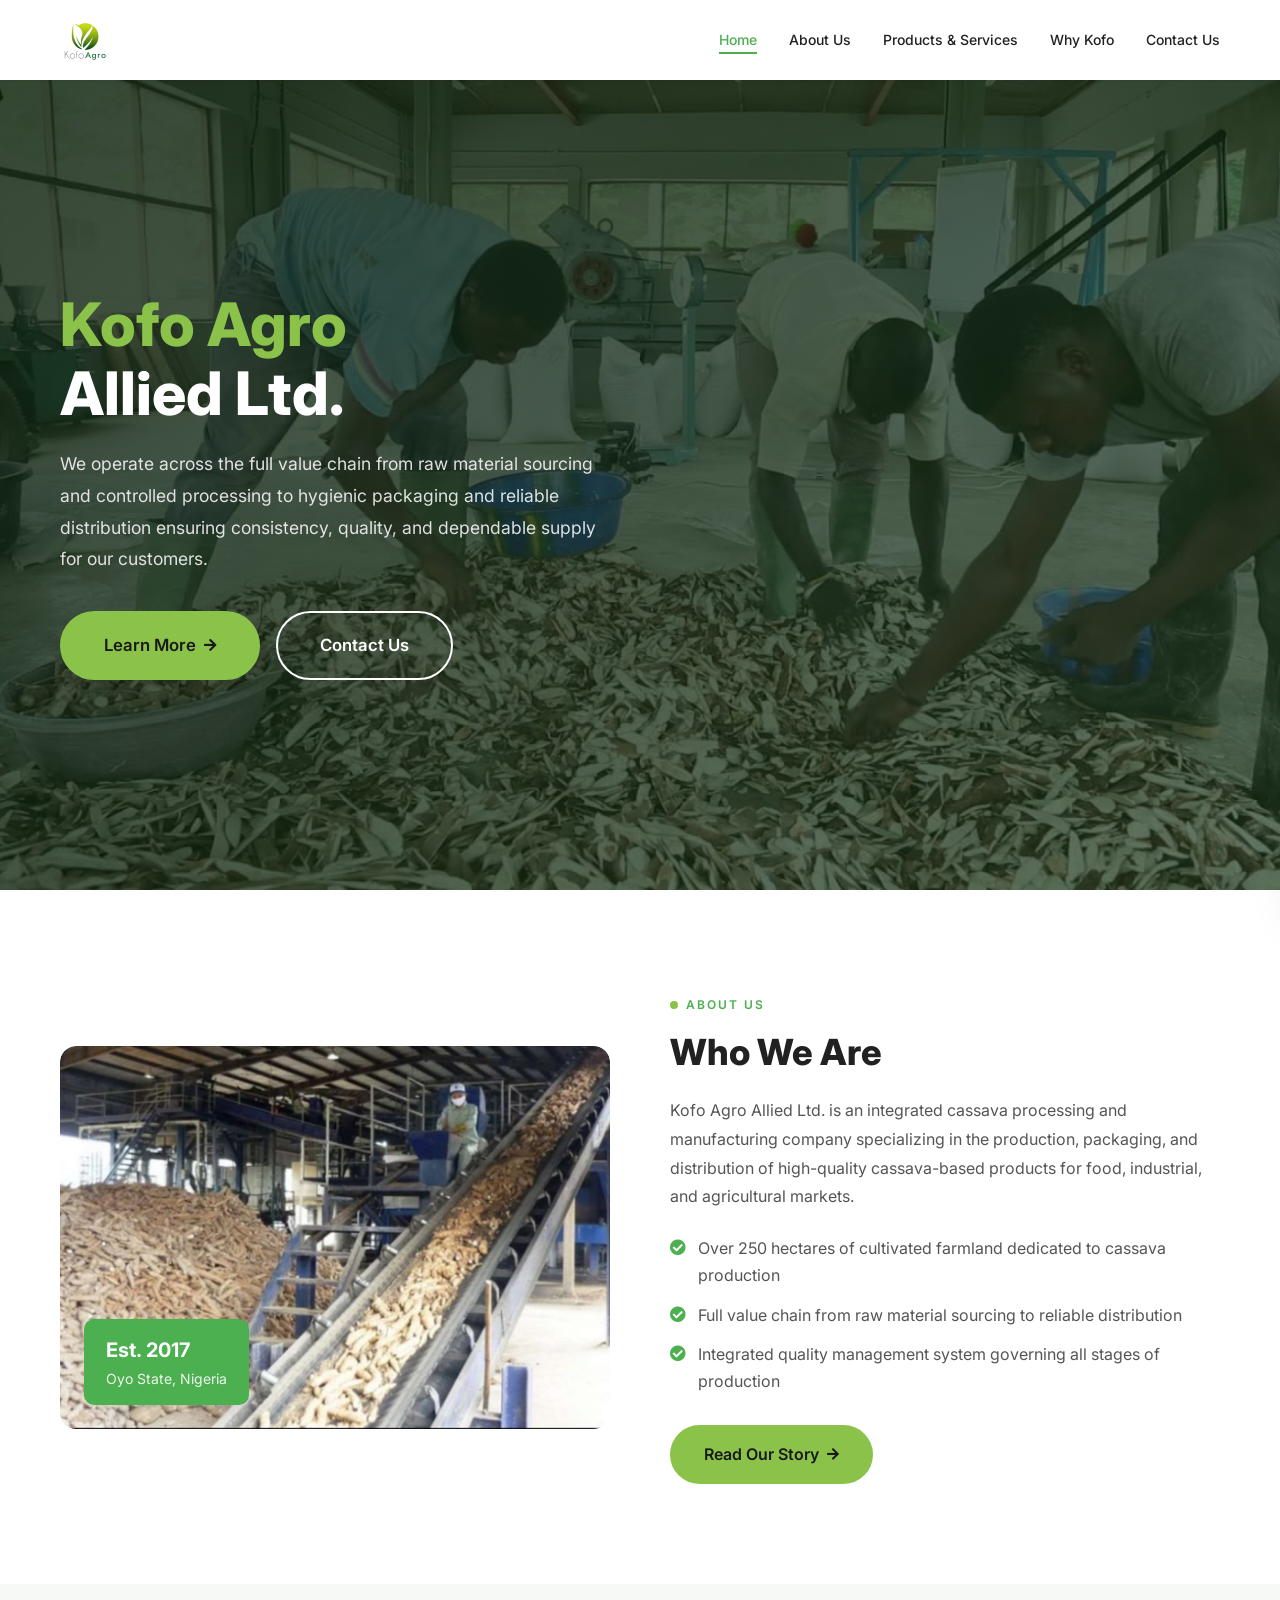
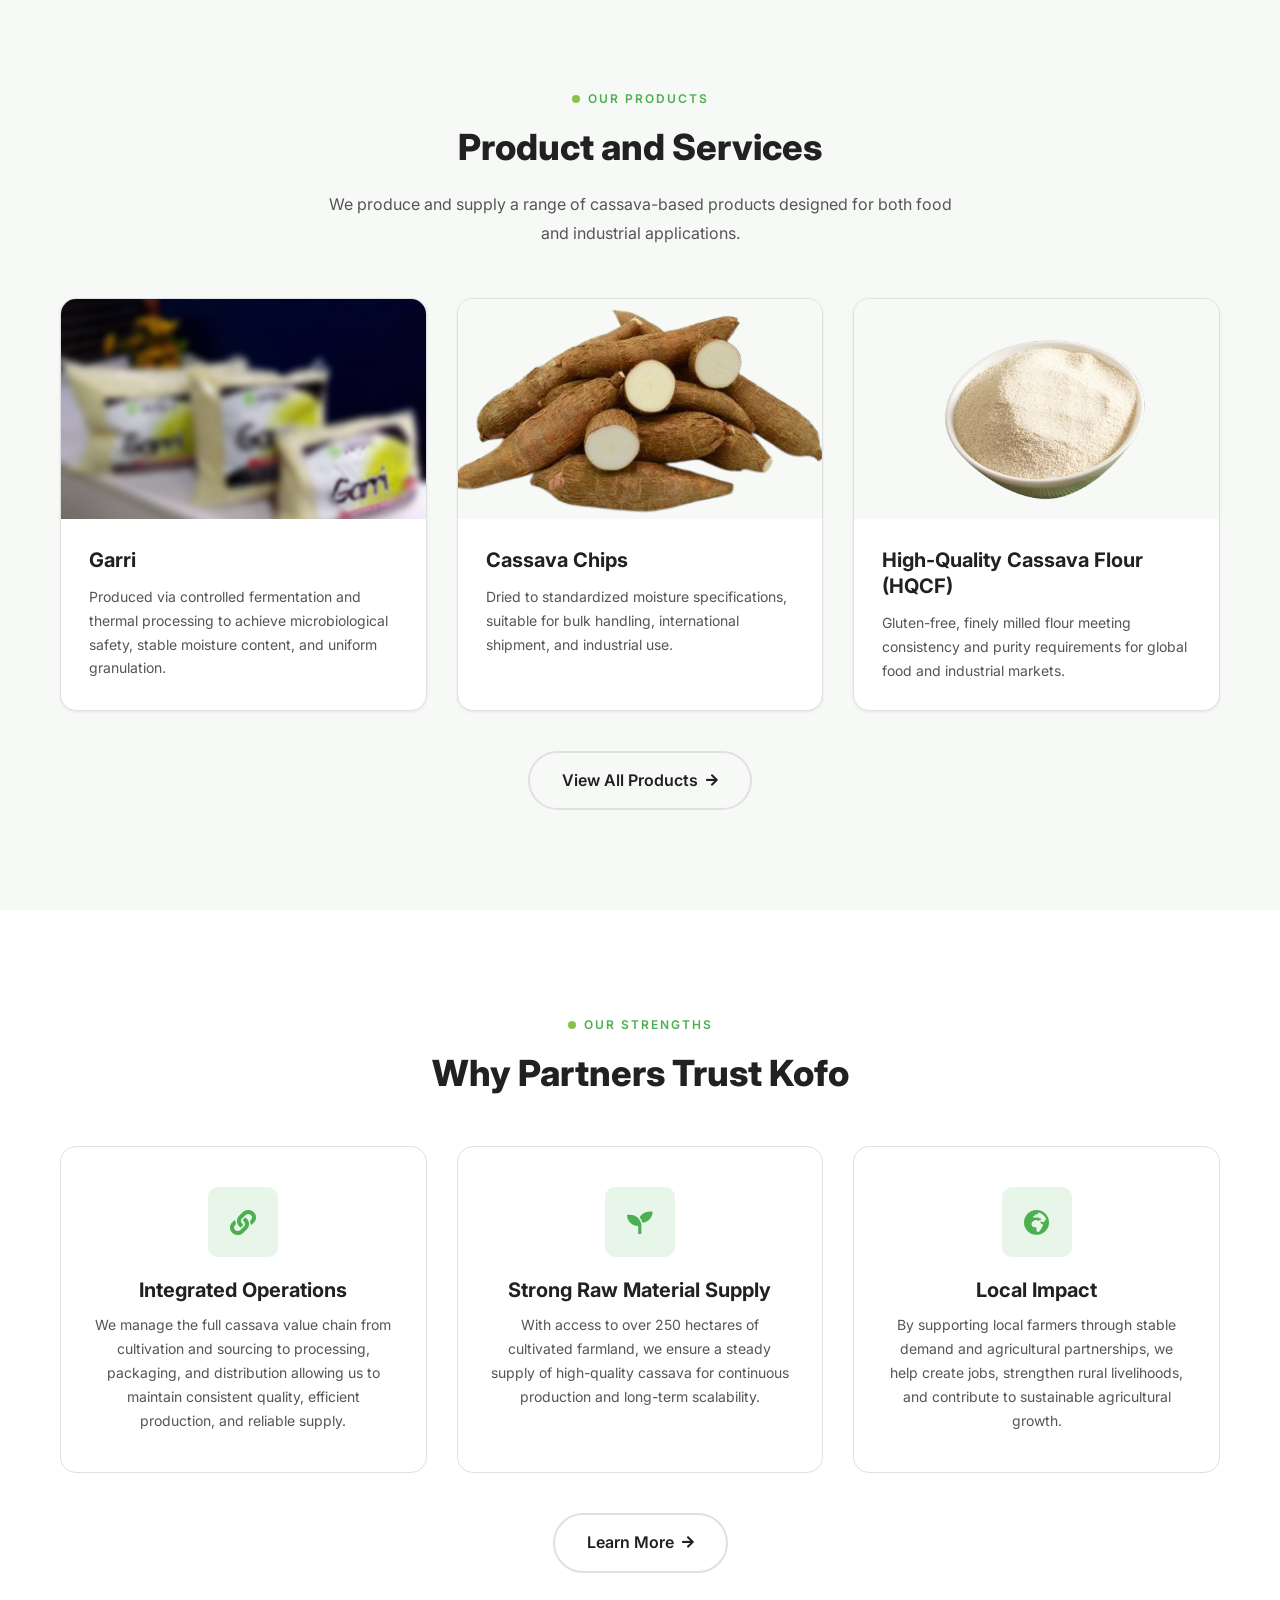
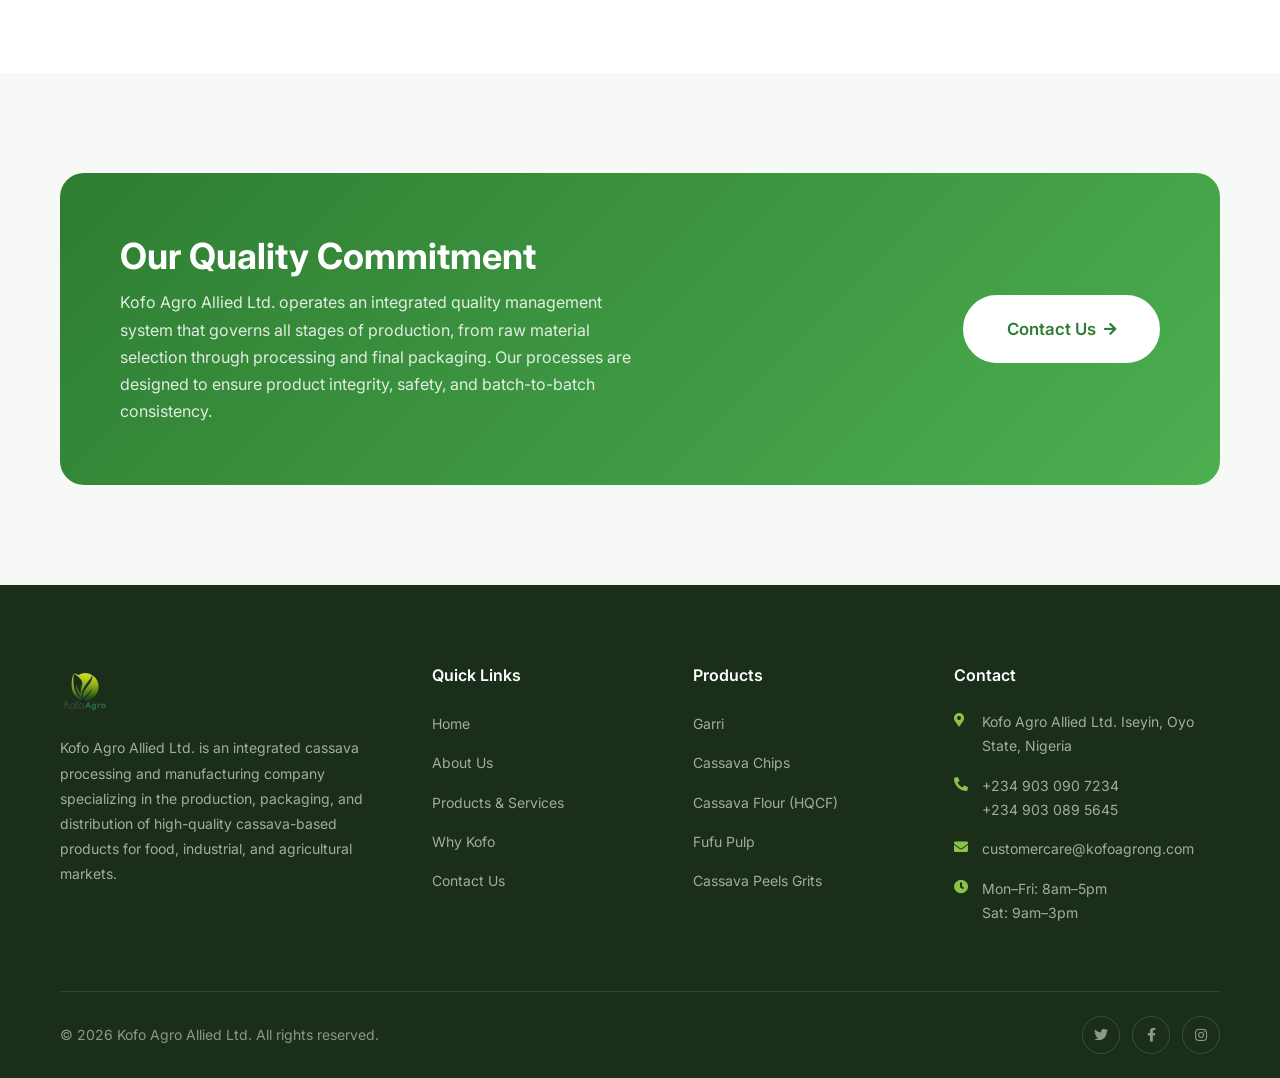
==== commit 6e713855: "refactor: remove trust banner section from homepage" ====
--- a/index.html
+++ b/index.html
@@ -153,18 +153,6 @@
       </div>
     </div>
   </section>
-  <!-- ======= TRUST BANNER ======= -->
-  <section class="trust-banner">
-    <div class="container">
-      <div class="trust-banner__inner fade-up">
-        <div class="trust-banner__icon"><i class="fas fa-check"></i></div>
-        <p class="trust-banner__text">
-          We transform cassava into value-added products that serve multiple industries. Our operations are designed to
-          deliver safe, standardized, and high-performance products that meet both local and export market requirements.
-        </p>
-      </div>
-    </div>
-  </section>
 
   <!-- ======= ABOUT SECTION ======= -->
   <section class="section" id="about">
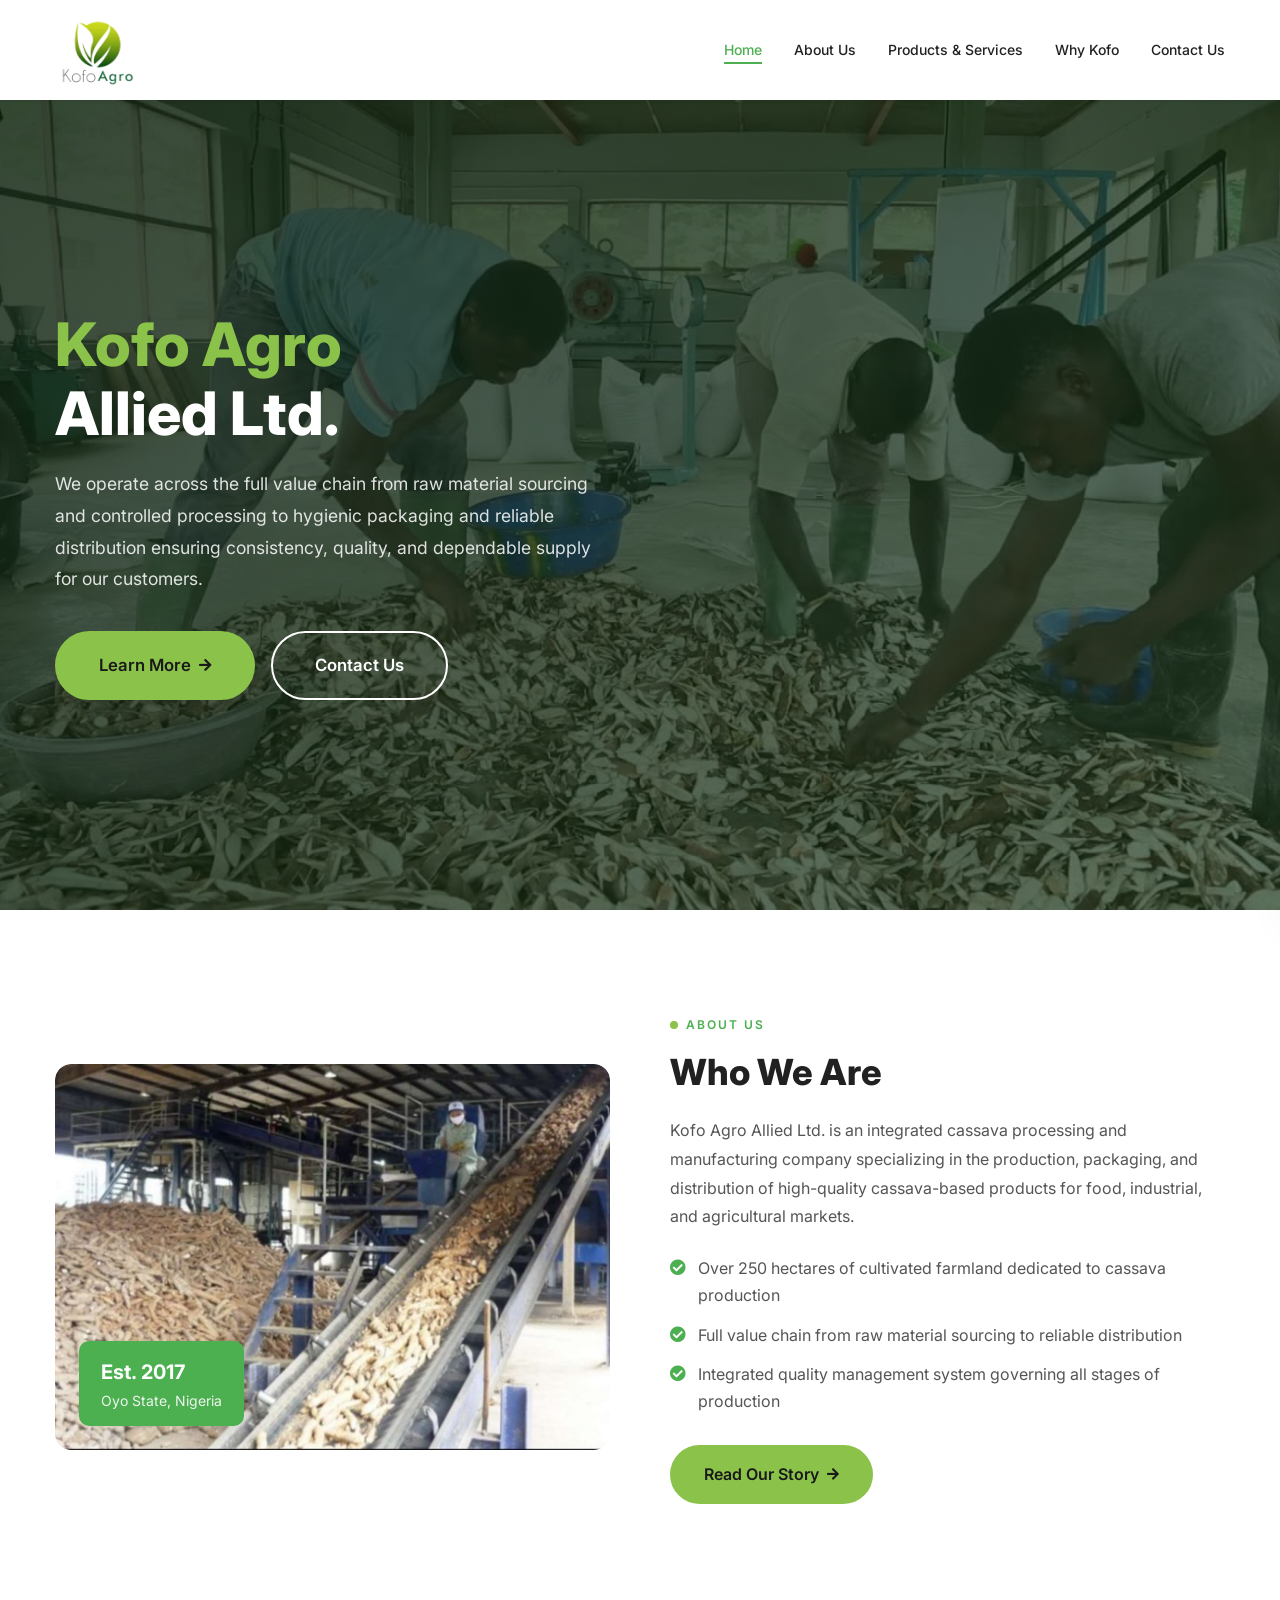
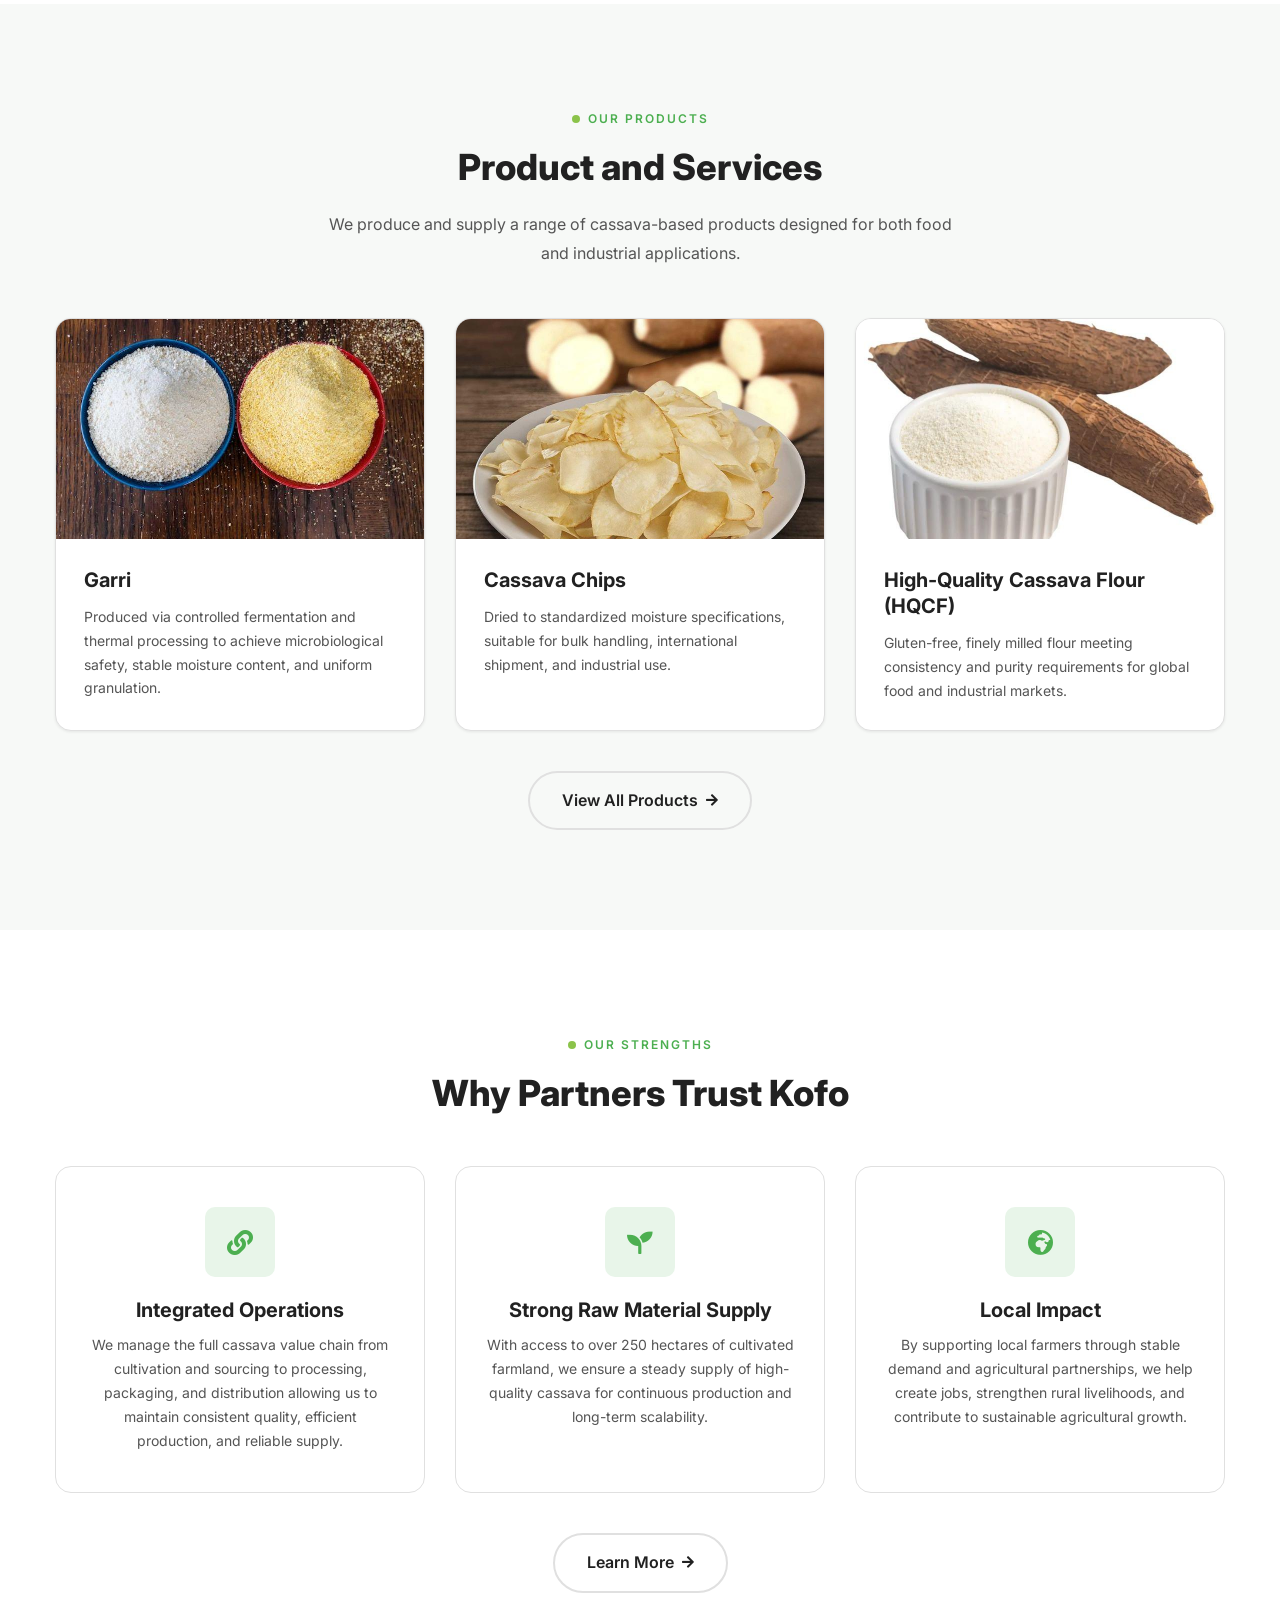
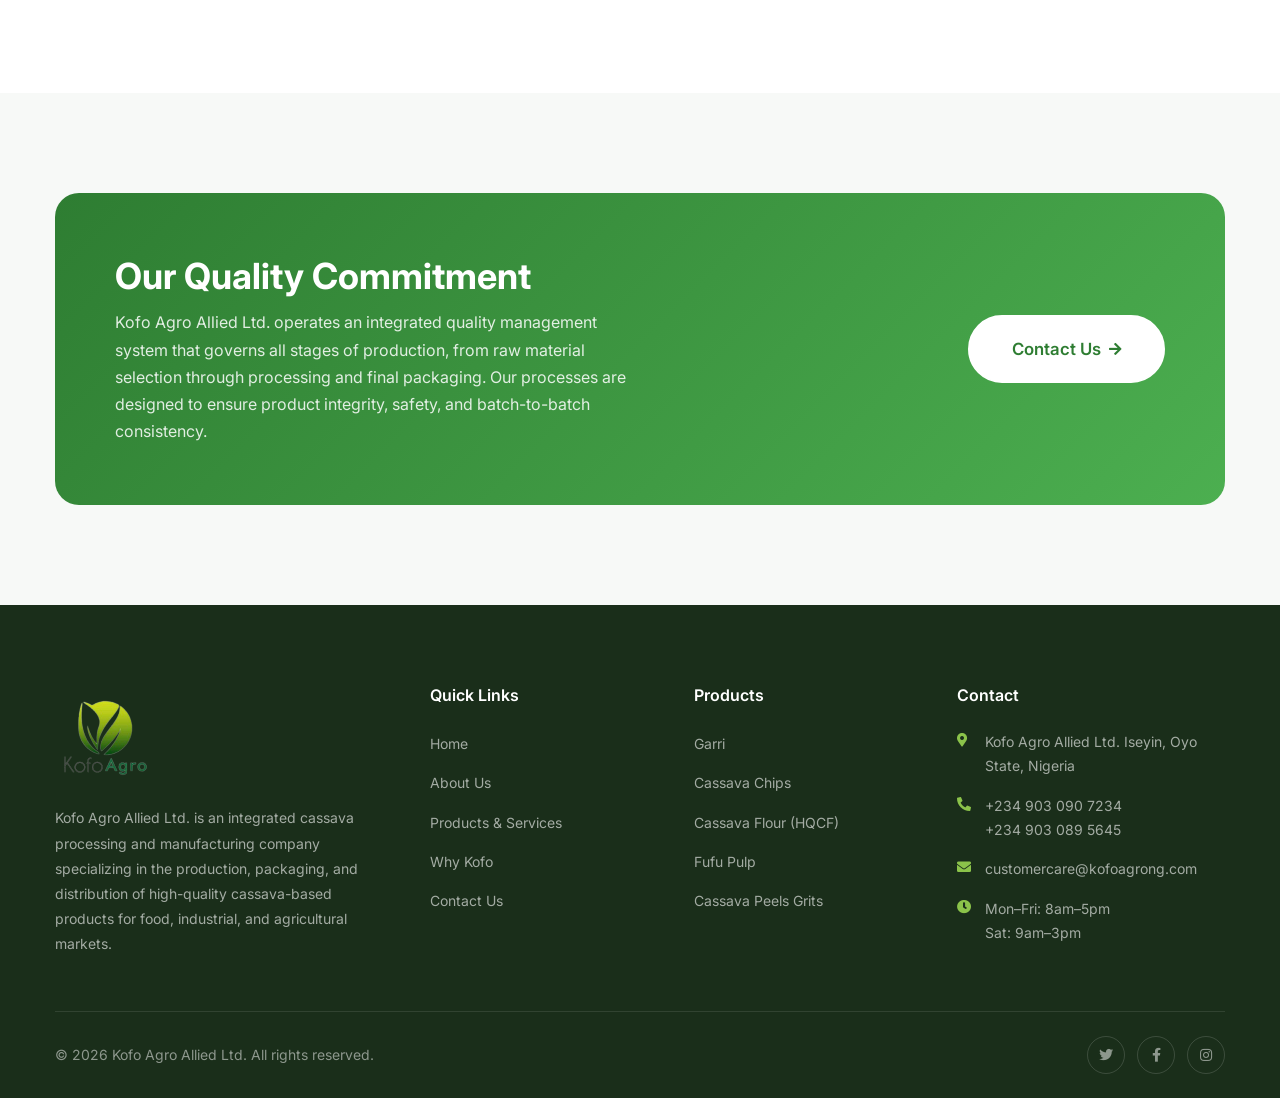
==== commit c8716b02: "feat: update product images and remove downloadable document section" ====
--- a/index.html
+++ b/index.html
@@ -206,7 +206,7 @@
       <div class="products-grid stagger">
         <div class="product-card">
           <div class="product-card__image">
-            <img src="assets/images/resources/garrii.jpg" alt="Garri product" />
+            <img src="assets/images/resources/Garri.jpeg" alt="Garri product" />
           </div>
           <div class="product-card__body">
             <h3 class="product-card__title">Garri</h3>
@@ -216,7 +216,7 @@
         </div>
         <div class="product-card">
           <div class="product-card__image">
-            <img src="assets/images/resources/cassavaa.png" alt="Cassava Chips" />
+            <img src="assets/images/resources/Cassava Chips.jpeg" alt="Cassava Chips" />
           </div>
           <div class="product-card__body">
             <h3 class="product-card__title">Cassava Chips</h3>
@@ -226,7 +226,7 @@
         </div>
         <div class="product-card">
           <div class="product-card__image">
-            <img src="assets/images/resources/flour.png" alt="High-Quality Cassava Flour" />
+            <img src="assets/images/resources/High-Quality Cassava Flour (HQCF).jpeg" alt="High-Quality Cassava Flour" />
           </div>
           <div class="product-card__body">
             <h3 class="product-card__title">High-Quality Cassava Flour (HQCF)</h3>
--- a/assets/css/main.css
+++ b/assets/css/main.css
@@ -109,7 +109,7 @@
   width: 100%;
   max-width: var(--container-max);
   margin: 0 auto;
-  padding: 0 20px;
+  padding: 0 15px;
 }
 
 .section {
@@ -271,11 +271,11 @@
   display: flex;
   align-items: center;
   justify-content: space-between;
-  height: 80px;
+  height: 100px;
 }
 
 .header-logo img {
-  height: 50px;
+  height: clamp(50px, 8vw, 85px);
   width: auto;
 }
 
@@ -440,7 +440,7 @@
 .hero {
   position: relative;
   min-height: 90vh;
-  margin-top: 80px;
+  margin-top: 100px;
   overflow: hidden;
 }
 
@@ -840,7 +840,7 @@
 .page-header {
   position: relative;
   padding: 120px 0 60px;
-  margin-top: 80px;
+  margin-top: 100px;
   background: linear-gradient(135deg, var(--clr-bg-dark) 0%, var(--clr-primary-dark) 100%);
   overflow: hidden;
 }
@@ -1114,7 +1114,7 @@
 }
 
 .footer-about__logo img {
-  height: 50px;
+  height: clamp(60px, 10vw, 100px);
 }
 
 .footer-links li {
@@ -1390,12 +1390,31 @@
   }
 
   .hero__title {
-    font-size: 2rem;
+    font-size: 1.8rem;
+    margin-bottom: 12px;
+  }
+
+  .hero__desc {
+    font-size: 0.95rem;
+    margin-bottom: 24px;
+  }
+
+  .hero__content {
+    text-align: center;
   }
 
   .hero__buttons {
-    flex-direction: column;
-    align-items: flex-start;
+    flex-direction: row;
+    align-items: center;
+    justify-content: center;
+    width: auto;
+    gap: 12px;
+  }
+
+  .hero__buttons .btn {
+    width: auto;
+    padding: 12px 24px;
+    font-size: 0.95rem;
   }
 
   .cta-banner {
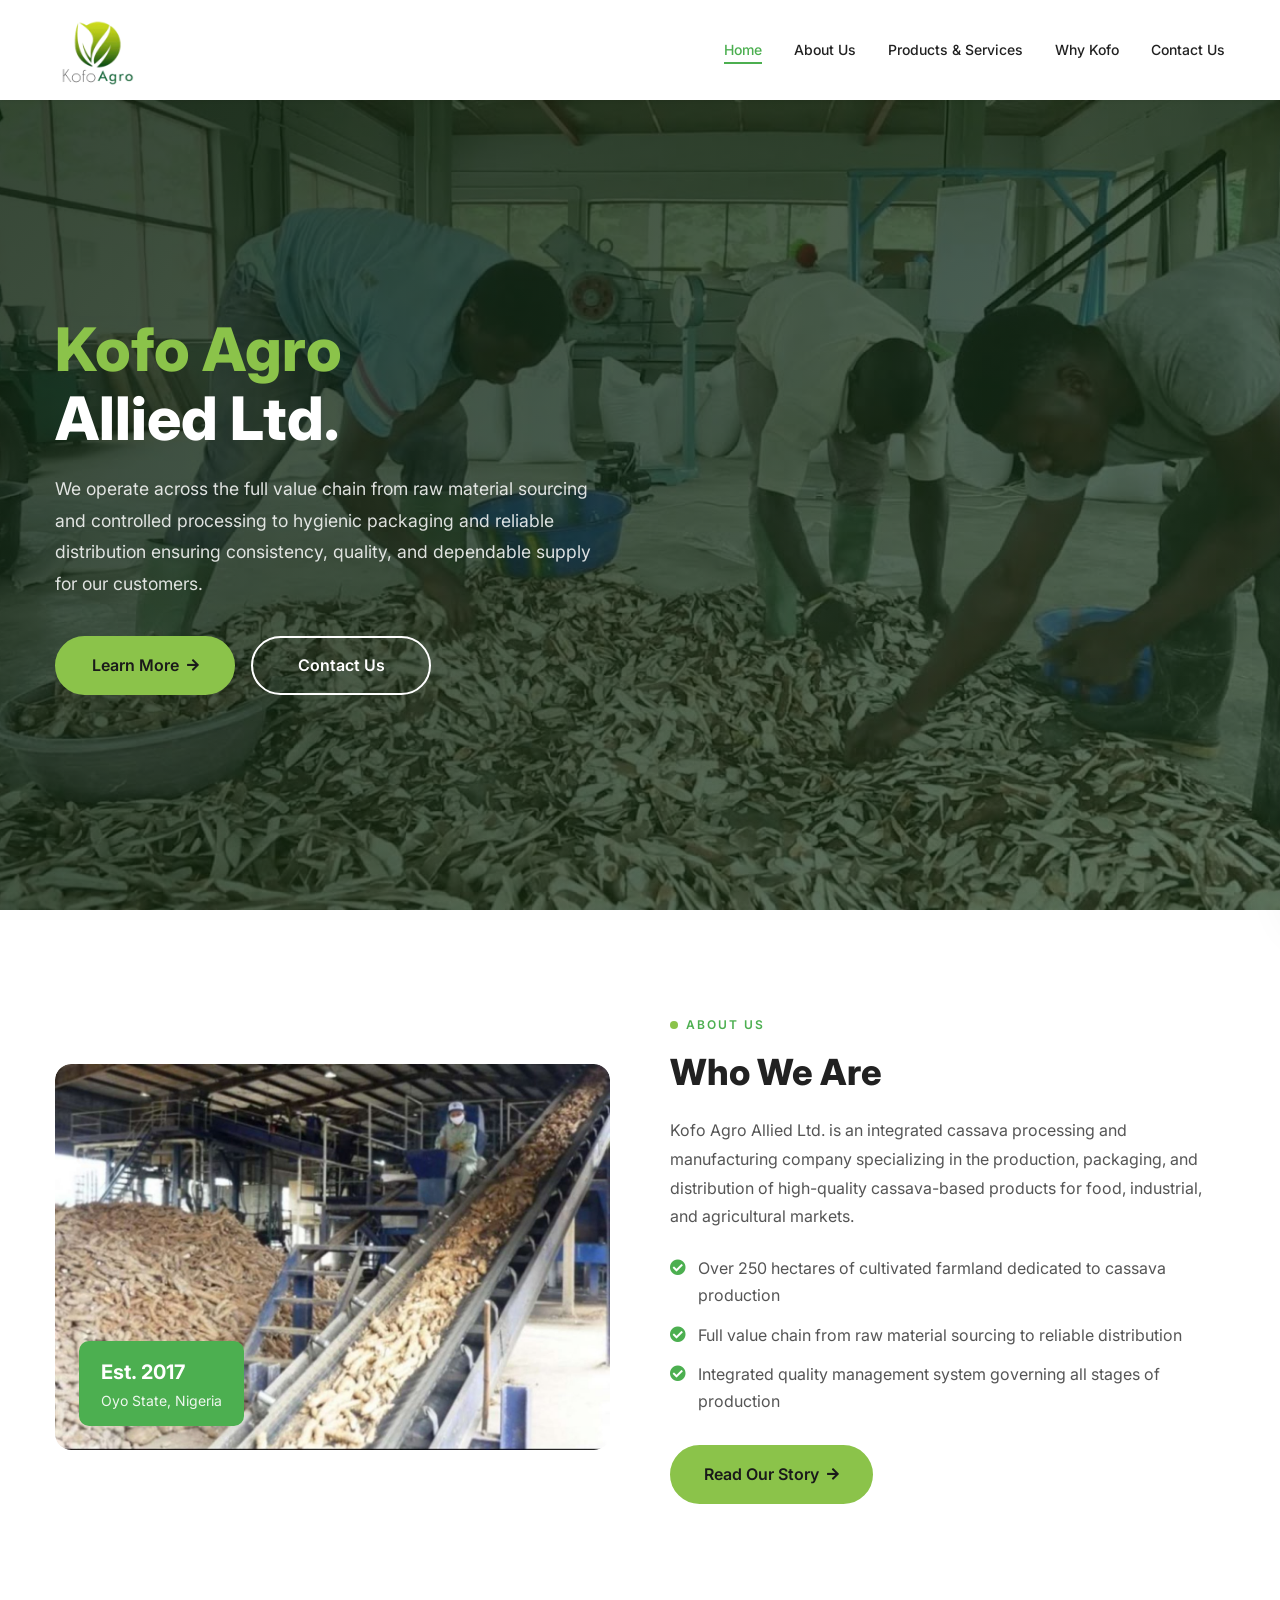
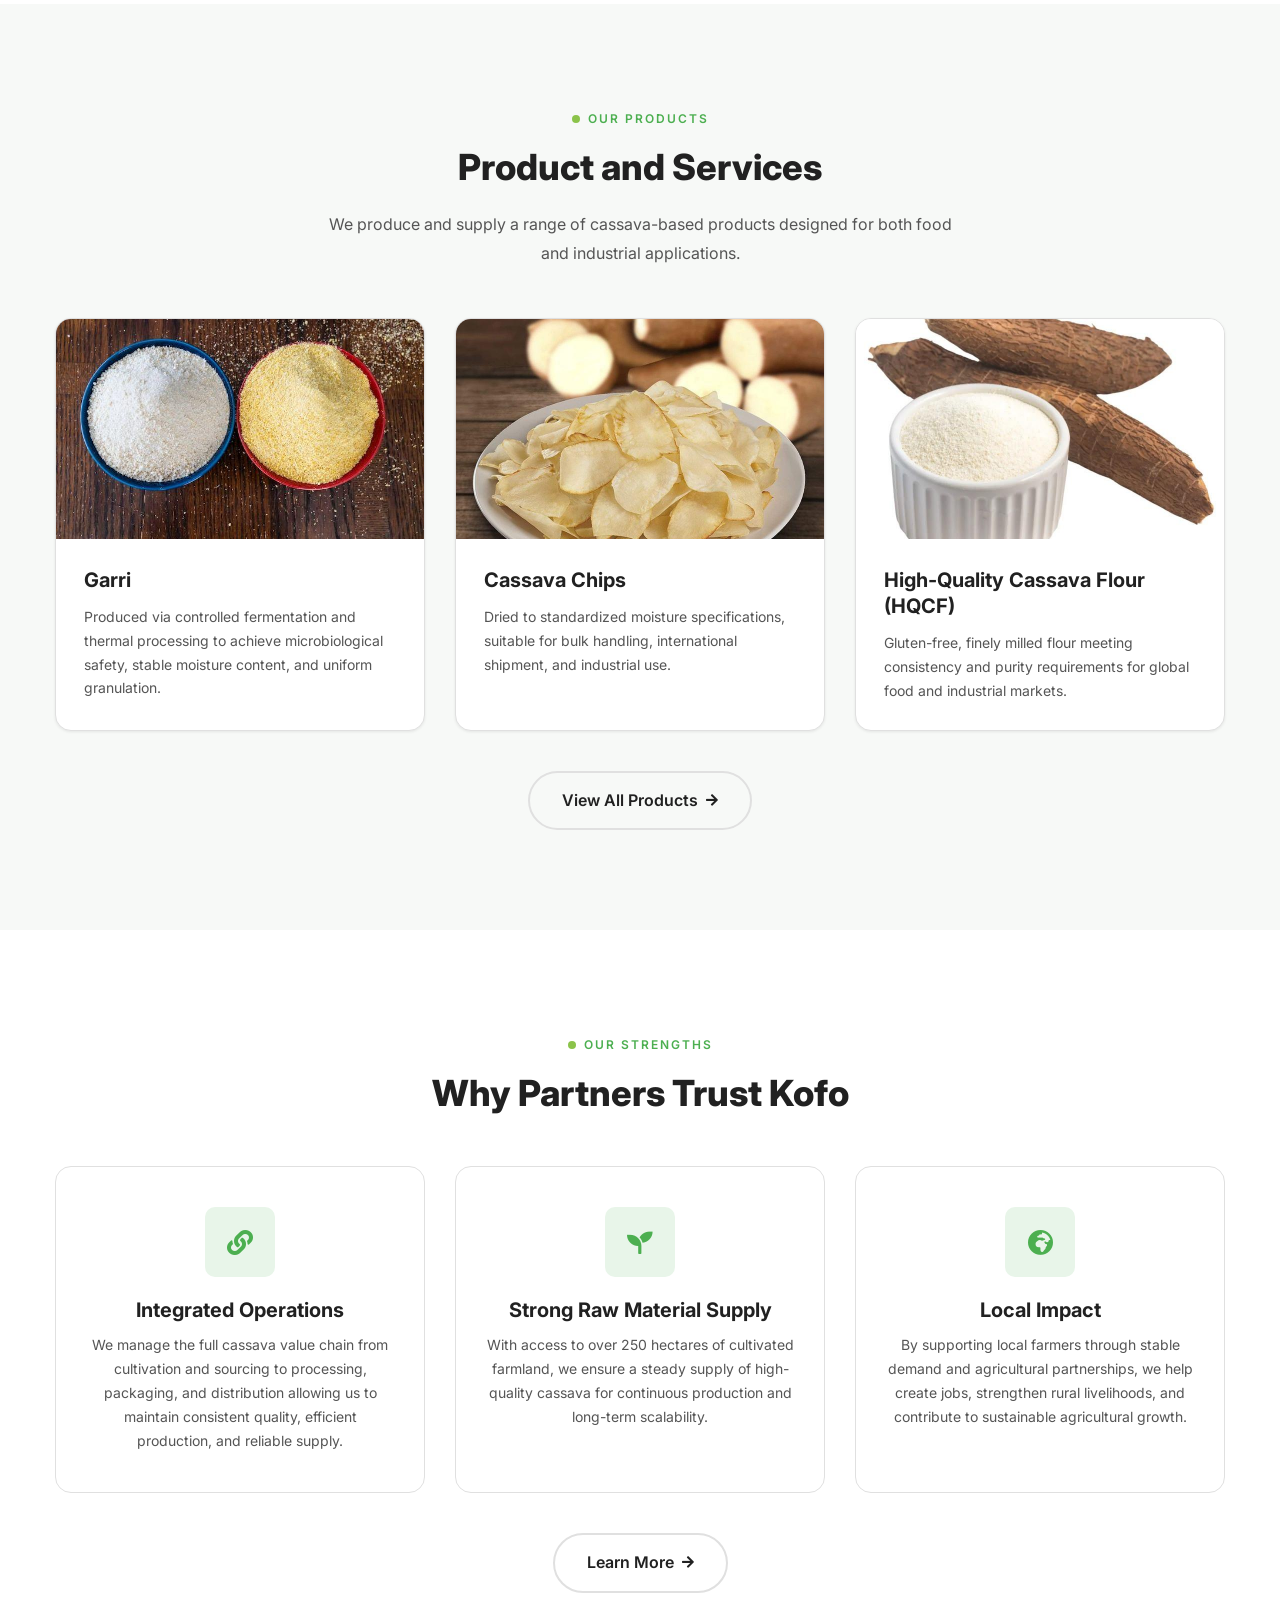
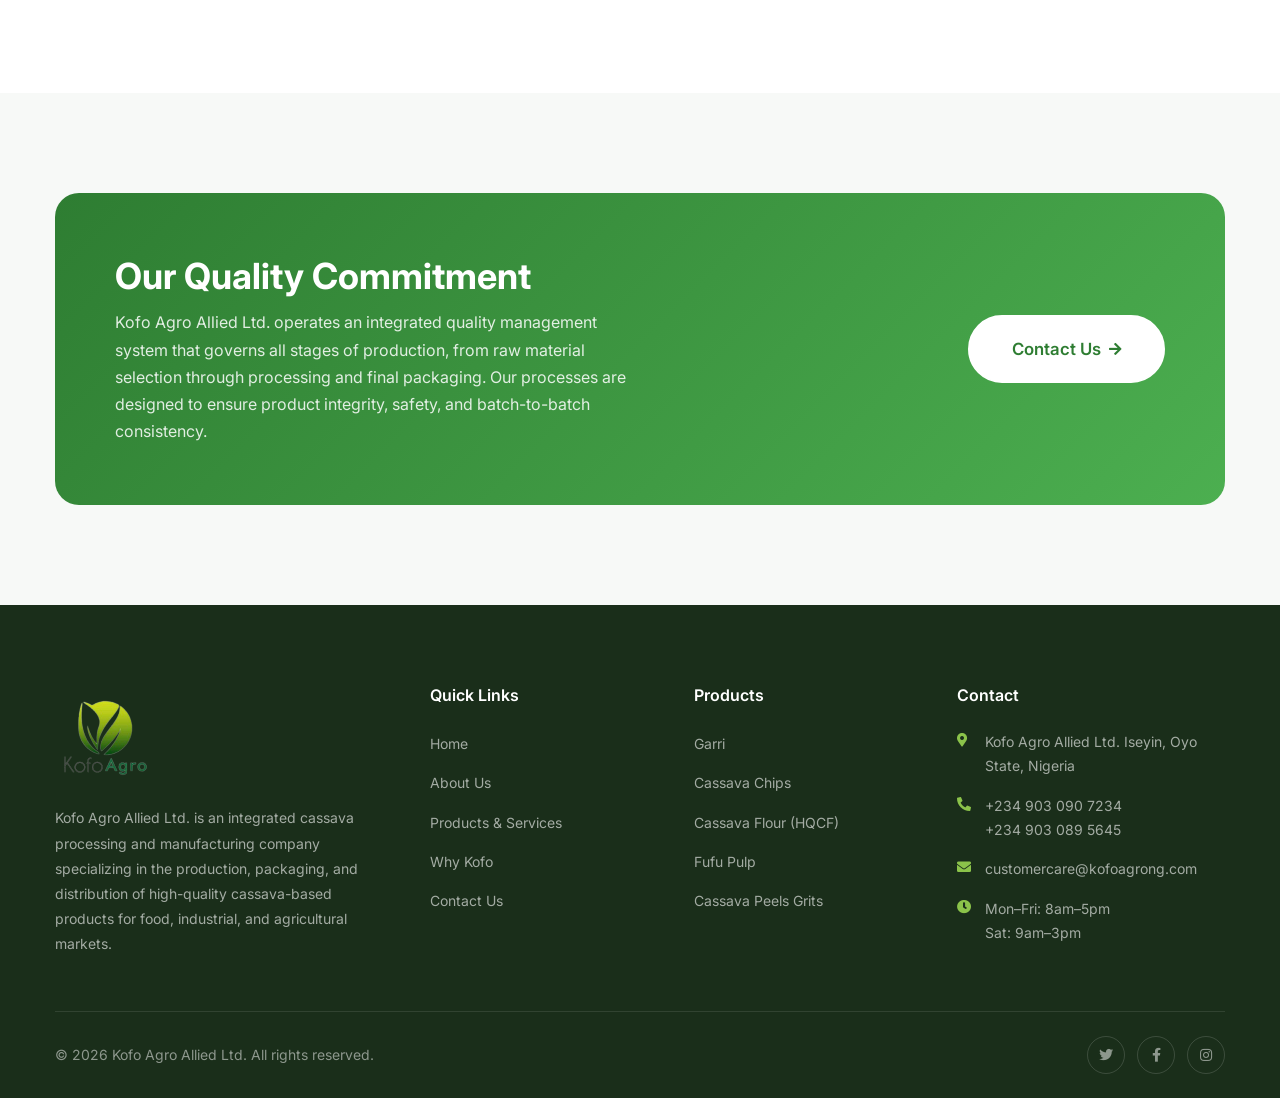
==== commit 658bbfcc: "feat: initialize project with base styles and responsive navigation layout" ====
--- a/index.html
+++ b/index.html
@@ -98,8 +98,8 @@
             packaging and reliable distribution ensuring consistency, quality, and dependable supply for our customers.
           </p>
           <div class="hero__buttons">
-            <a href="about.html" class="btn btn--primary btn--lg">Learn More <i class="fas fa-arrow-right"></i></a>
-            <a href="contact.html" class="btn btn--outline btn--lg">Contact Us</a>
+            <a href="about.html" class="btn btn--primary">Learn More <i class="fas fa-arrow-right"></i></a>
+            <a href="contact.html" class="btn btn--outline">Contact Us</a>
           </div>
         </div>
       </div>
@@ -121,9 +121,9 @@
             safety, and batch-to-batch consistency.
           </p>
           <div class="hero__buttons">
-            <a href="products.html" class="btn btn--primary btn--lg">View Products <i
+            <a href="products.html" class="btn btn--primary">View Products <i
                 class="fas fa-arrow-right"></i></a>
-            <a href="contact.html" class="btn btn--outline btn--lg">Contact Us</a>
+            <a href="contact.html" class="btn btn--outline">Contact Us</a>
           </div>
         </div>
       </div>
@@ -145,9 +145,9 @@
             strengthen rural livelihoods.
           </p>
           <div class="hero__buttons">
-            <a href="why-kofo.html" class="btn btn--primary btn--lg">Why Choose Us <i
+            <a href="why-kofo.html" class="btn btn--primary">Why Choose Us <i
                 class="fas fa-arrow-right"></i></a>
-            <a href="contact.html" class="btn btn--outline btn--lg">Contact Us</a>
+            <a href="contact.html" class="btn btn--outline">Contact Us</a>
           </div>
         </div>
       </div>
--- a/assets/css/main.css
+++ b/assets/css/main.css
@@ -548,6 +548,10 @@
   flex-wrap: wrap;
 }
 
+.hero__buttons .btn {
+  min-width: 180px;
+}
+
 /* ---------- Trust Banner ---------- */
 .trust-banner {
   padding: 50px 0;
